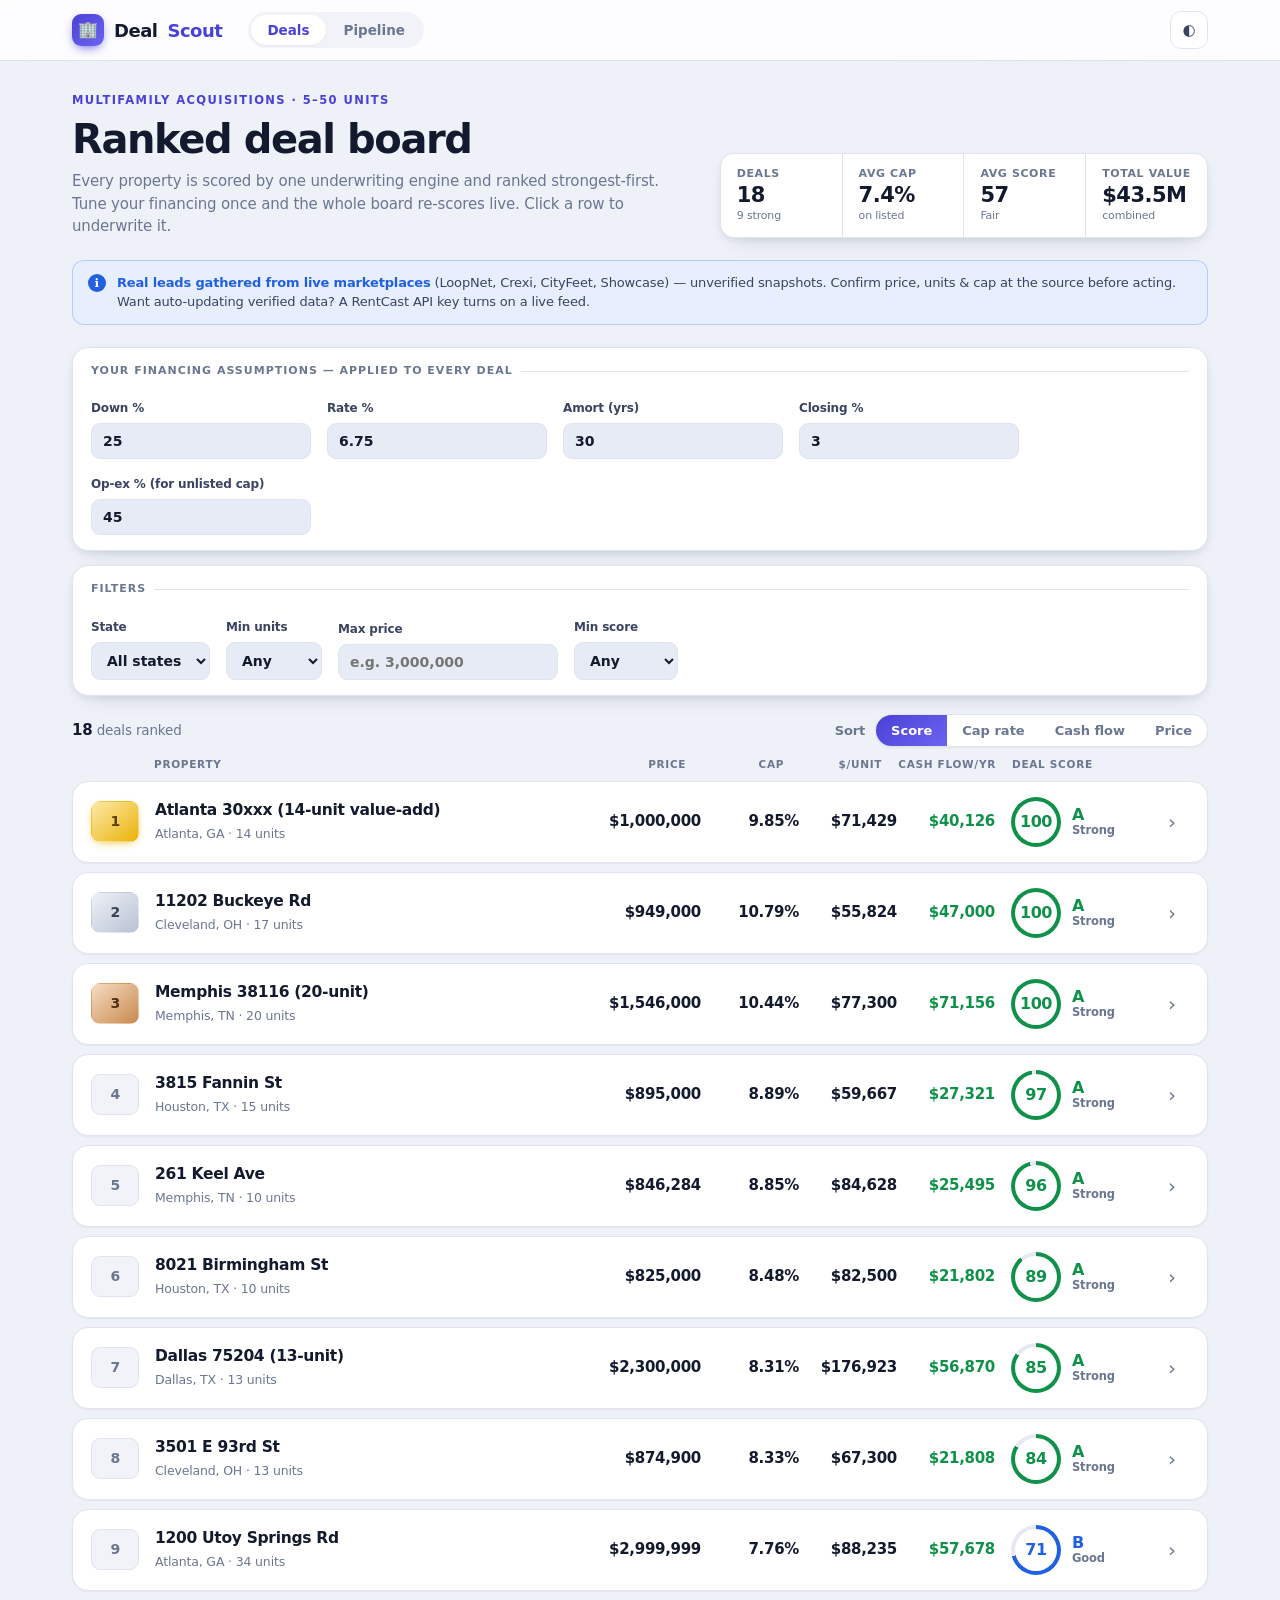
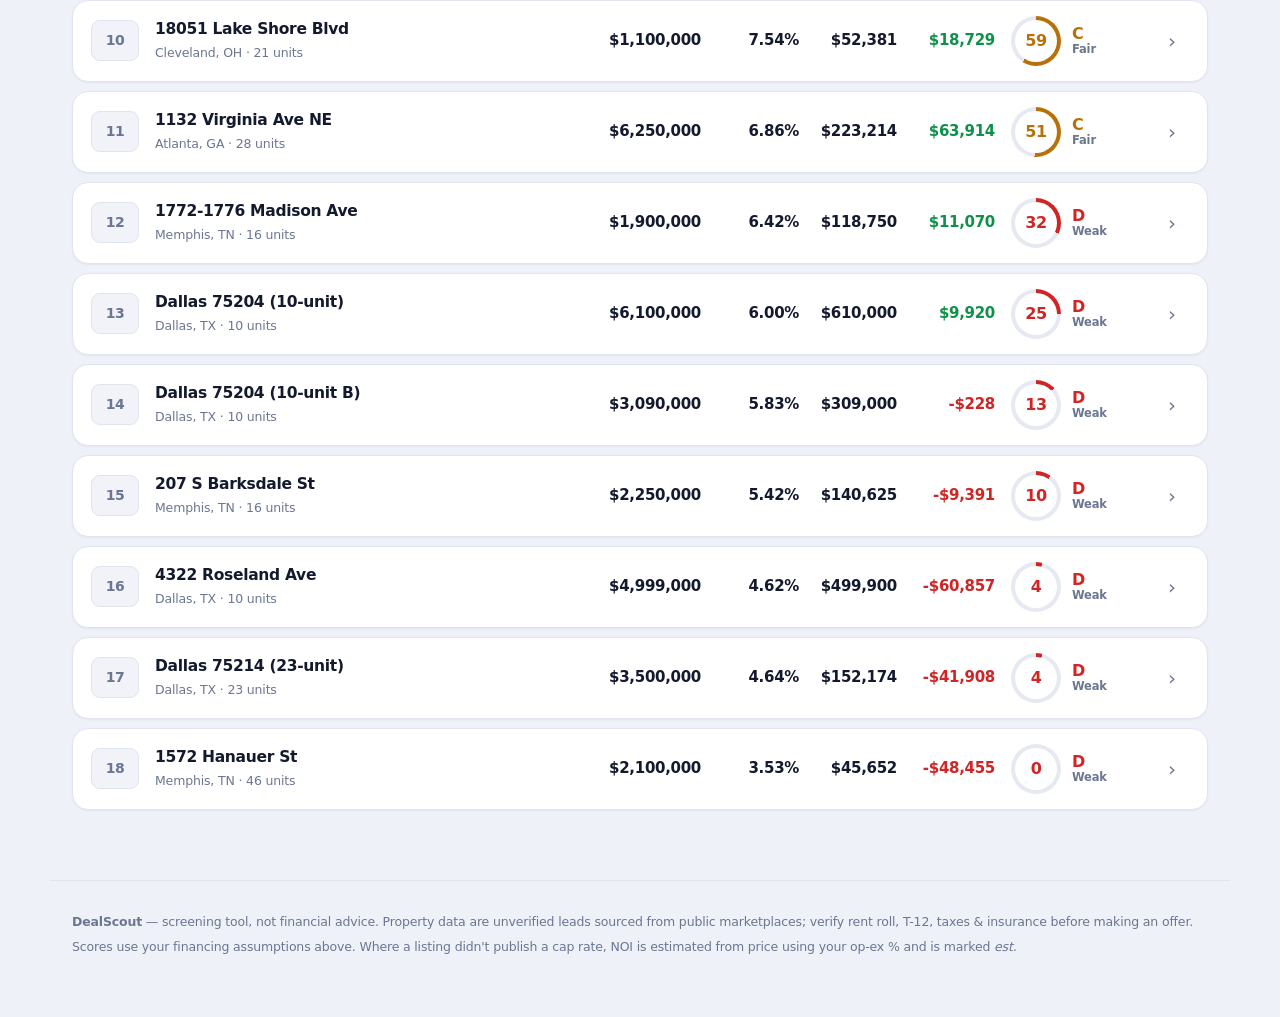
==== index.html @ 42d283c2 "Polish DealScout UI: KPI dashboard, radial scores, refined design - Add at-a-glance KPI strip (deals" ====
<!DOCTYPE html>
<html lang="en">
<head>
  <meta charset="UTF-8" />
  <meta name="viewport" content="width=device-width, initial-scale=1.0" />
  <title>DealScout — Ranked Multifamily Deals</title>
  <meta name="description" content="Browse scored & ranked 5/10/20+ unit multifamily properties in-app, underwrite each, and track your pipeline." />
  <link rel="stylesheet" href="styles.css" />
  <link rel="icon" href="data:image/svg+xml,%3Csvg xmlns='http://www.w3.org/2000/svg' viewBox='0 0 100 100'%3E%3Ctext y='.9em' font-size='90'%3E%F0%9F%8F%A2%3C/text%3E%3C/svg%3E" />
</head>
<body>
  <header class="top">
    <div class="top__in">
      <div class="logo"><span class="logo__m">🏢</span> Deal<b>Scout</b></div>
      <div class="top__tabs">
        <button class="tab is-active" data-view="deals">Deals</button>
        <button class="tab" data-view="pipeline">Pipeline</button>
      </div>
      <div class="top__sp"></div>
      <button class="icon-btn" id="themeBtn" title="Toggle light / dark">◐</button>
    </div>
  </header>

  <!-- ============ DEALS ============ -->
  <main class="wrap">
    <section class="view is-active" id="view-deals">
      <div class="hero">
        <div class="hero__l">
          <span class="eyebrow">Multifamily acquisitions · 5–50 units</span>
          <h1>Ranked deal board</h1>
          <p>Every property is scored by one underwriting engine and ranked strongest-first. Tune your financing once and the whole board re-scores live. Click a row to underwrite it.</p>
        </div>
        <div class="kpis" id="kpis"></div>
      </div>

      <div class="notice">
        <span class="notice__i">ℹ</span>
        <div><b>Real leads gathered from live marketplaces</b> (LoopNet, Crexi, CityFeet, Showcase) — unverified snapshots. Confirm price, units &amp; cap at the source before acting. Want auto-updating verified data? A RentCast API key turns on a live feed.</div>
      </div>

      <!-- Financing assumptions (re-scores everything) -->
      <div class="assume">
        <div class="assume__row">
          <div class="assume__title">Your financing assumptions — applied to every deal</div>
          <div class="ctrl"><label for="gDown">Down %</label><input id="gDown" inputmode="decimal" value="25" /></div>
          <div class="ctrl"><label for="gRate">Rate %</label><input id="gRate" inputmode="decimal" value="6.75" /></div>
          <div class="ctrl"><label for="gAmort">Amort (yrs)</label><input id="gAmort" inputmode="numeric" value="30" /></div>
          <div class="ctrl"><label for="gClosing">Closing %</label><input id="gClosing" inputmode="decimal" value="3" /></div>
          <div class="ctrl"><label for="gExp">Op-ex % (for unlisted cap)</label><input id="gExp" inputmode="decimal" value="45" /></div>
        </div>
      </div>

      <!-- Filters -->
      <div class="assume">
        <div class="assume__row">
          <div class="assume__title">Filters</div>
          <div class="ctrl"><label for="fState">State</label><select id="fState"></select></div>
          <div class="ctrl"><label for="fUnits">Min units</label>
            <select id="fUnits">
              <option value="0">Any</option><option value="5">5+</option>
              <option value="10">10+</option><option value="20">20+</option><option value="40">40+</option>
            </select>
          </div>
          <div class="ctrl"><label for="fMax">Max price</label><input id="fMax" inputmode="numeric" placeholder="e.g. 3,000,000" /></div>
          <div class="ctrl"><label for="fMinScore">Min score</label>
            <select id="fMinScore">
              <option value="0">Any</option><option value="50">50+ (C)</option>
              <option value="65">65+ (B)</option><option value="80">80+ (A)</option>
            </select>
          </div>
        </div>
      </div>

      <div class="toolbar">
        <div class="count" id="count"></div>
        <span style="font-size:13px;color:var(--muted);font-weight:600">Sort</span>
        <div class="seg" id="sortSeg">
          <button data-sort="score" class="is-active">Score</button>
          <button data-sort="cap">Cap rate</button>
          <button data-sort="cf">Cash flow</button>
          <button data-sort="price">Price</button>
        </div>
      </div>

      <div class="list-head">
        <span></span>
        <span>Property</span>
        <span class="lh-r">Price</span>
        <span class="lh-r">Cap</span>
        <span class="lh-r">$/unit</span>
        <span class="lh-r">Cash flow/yr</span>
        <span>Deal score</span>
        <span></span>
      </div>
      <div class="list" id="list"></div>
    </section>

    <!-- ============ PIPELINE ============ -->
    <section class="view" id="view-pipeline">
      <div class="pagehead">
        <h1>Deal pipeline</h1>
        <p>Deals you've saved, tracked prospect → close. Drag cards between stages. Saved in your browser.</p>
      </div>
      <div class="stats" id="pipeStats"></div>
      <div class="board" id="board"></div>
      <div class="pipe-tools">
        <button class="btn btn--ghost btn--sm" id="exportBtn">⭳ Export JSON</button>
        <label class="btn btn--ghost btn--sm" for="importFile">⭱ Import JSON</label>
        <input type="file" id="importFile" accept="application/json" hidden />
        <button class="btn btn--ghost btn--sm btn--danger" id="clearBtn">Clear all</button>
      </div>
    </section>
  </main>

  <footer class="foot">
    <p><b>DealScout</b> — screening tool, not financial advice. Property data are unverified leads sourced from public marketplaces; verify rent roll, T-12, taxes & insurance before making an offer.</p>
    <p>Scores use your financing assumptions above. Where a listing didn't publish a cap rate, NOI is estimated from price using your op-ex % and is marked <i>est.</i></p>
  </footer>

  <div class="toast" id="toast" hidden></div>
  <script src="app.js"></script>
</body>
</html>
---- styles.css ----
/* ============================================================
   DealScout — in-app ranked multifamily deal board
   Professional edition. Theme-aware (light default + dark).
   Indigo brand; semantic score colors kept separate.
   ============================================================ */
:root {
  --bg:        #eef1f8;
  --bg-tint:   #e7ebf5;
  --surface:   #ffffff;
  --surface-2: #f1f3f9;
  --line:      #e0e4ef;
  --line-2:    #eaedf5;
  --text:      #141a2e;
  --text-2:    #3a4360;
  --muted:     #6b7691;
  --brand:     #4a41d6;
  --brand-2:   #6d63f0;
  --brand-ink: #ffffff;
  --brand-soft:#edecfd;
  --good:      #10914a; --good-bg:#e6f6ec;
  --warn:      #b8710a; --warn-bg:#fbf1e0;
  --bad:       #d02525; --bad-bg:#fceaea;
  --info:      #2160e0; --info-bg:#e7eefe;
  --gold-1:#fde9a8; --gold-2:#eab308; --gold-ink:#5c4106;
  --slv-1:#eef1f7; --slv-2:#b9c1d4; --slv-ink:#3a4150;
  --brz-1:#f6dcc2; --brz-2:#c98a4e; --brz-ink:#4d2f14;
  --shadow-1: 0 1px 2px rgba(20,26,46,.05);
  --shadow-2: 0 2px 6px rgba(20,26,46,.06), 0 10px 24px -14px rgba(20,26,46,.22);
  --shadow-3: 0 12px 34px -16px rgba(20,26,46,.35);
  --track: #e6e9f2;
  --radius:   16px;
  --radius-sm:11px;
  --font: "Inter var", ui-sans-serif, system-ui, -apple-system, "Segoe UI", Roboto, Helvetica, Arial, sans-serif;
}
@media (prefers-color-scheme: dark) {
  :root {
    --bg:#080b16; --bg-tint:#0b0f1d; --surface:#121828; --surface-2:#182136; --line:#26304a; --line-2:#1e2740;
    --text:#f0f3fb; --text-2:#c2cbe0; --muted:#8b98b8; --brand:#7a72ff; --brand-2:#948dff; --brand-soft:rgba(122,114,255,.14);
    --good:#3ddc8c; --good-bg:rgba(61,220,140,.13); --warn:#fbbf24; --warn-bg:rgba(251,191,36,.13);
    --bad:#fb7185; --bad-bg:rgba(251,113,133,.13); --info:#5fa2ff; --info-bg:rgba(95,162,255,.13);
    --gold-1:#c79a2b; --gold-2:#8a6a12; --gold-ink:#fff4d6;
    --slv-1:#8a93aa; --slv-2:#586178; --slv-ink:#f2f5fb;
    --brz-1:#a8703f; --brz-2:#6e4522; --brz-ink:#ffe9d4;
    --track:#242e46;
    --shadow-1:0 1px 2px rgba(0,0,0,.4);
    --shadow-2:0 2px 8px rgba(0,0,0,.4), 0 14px 32px -16px rgba(0,0,0,.7);
    --shadow-3:0 18px 40px -18px rgba(0,0,0,.8);
  }
}
:root[data-theme="light"] {
  --bg:#eef1f8; --bg-tint:#e7ebf5; --surface:#fff; --surface-2:#f1f3f9; --line:#e0e4ef; --line-2:#eaedf5;
  --text:#141a2e; --text-2:#3a4360; --muted:#6b7691; --brand:#4a41d6; --brand-2:#6d63f0; --brand-soft:#edecfd;
  --good:#10914a; --good-bg:#e6f6ec; --warn:#b8710a; --warn-bg:#fbf1e0; --bad:#d02525; --bad-bg:#fceaea; --info:#2160e0; --info-bg:#e7eefe;
  --gold-1:#fde9a8; --gold-2:#eab308; --gold-ink:#5c4106; --slv-1:#eef1f7; --slv-2:#b9c1d4; --slv-ink:#3a4150; --brz-1:#f6dcc2; --brz-2:#c98a4e; --brz-ink:#4d2f14;
  --track:#e6e9f2;
  --shadow-1:0 1px 2px rgba(20,26,46,.05); --shadow-2:0 2px 6px rgba(20,26,46,.06), 0 10px 24px -14px rgba(20,26,46,.22); --shadow-3:0 12px 34px -16px rgba(20,26,46,.35);
}
:root[data-theme="dark"] {
  --bg:#080b16; --bg-tint:#0b0f1d; --surface:#121828; --surface-2:#182136; --line:#26304a; --line-2:#1e2740;
  --text:#f0f3fb; --text-2:#c2cbe0; --muted:#8b98b8; --brand:#7a72ff; --brand-2:#948dff; --brand-soft:rgba(122,114,255,.14);
  --good:#3ddc8c; --good-bg:rgba(61,220,140,.13); --warn:#fbbf24; --warn-bg:rgba(251,191,36,.13); --bad:#fb7185; --bad-bg:rgba(251,113,133,.13); --info:#5fa2ff; --info-bg:rgba(95,162,255,.13);
  --gold-1:#c79a2b; --gold-2:#8a6a12; --gold-ink:#fff4d6; --slv-1:#8a93aa; --slv-2:#586178; --slv-ink:#f2f5fb; --brz-1:#a8703f; --brz-2:#6e4522; --brz-ink:#ffe9d4;
  --track:#242e46;
  --shadow-1:0 1px 2px rgba(0,0,0,.4); --shadow-2:0 2px 8px rgba(0,0,0,.4), 0 14px 32px -16px rgba(0,0,0,.7); --shadow-3:0 18px 40px -18px rgba(0,0,0,.8);
}

* { box-sizing: border-box; margin: 0; padding: 0; }
html { scroll-behavior: smooth; }
body {
  font-family: var(--font);
  background:
    radial-gradient(900px 480px at 100% -5%, var(--brand-soft), transparent 60%),
    var(--bg);
  color: var(--text); line-height: 1.5; -webkit-font-smoothing: antialiased;
  letter-spacing: -0.01em;
}
button { font-family: inherit; cursor: pointer; }
a { color: inherit; text-decoration: none; }
.tnum { font-variant-numeric: tabular-nums; }
:focus-visible { outline: 2px solid var(--brand); outline-offset: 2px; border-radius: 4px; }

/* ---------- Header ---------- */
.top { position: sticky; top: 0; z-index: 40; background: color-mix(in srgb, var(--surface) 86%, transparent);
  backdrop-filter: saturate(1.6) blur(12px); border-bottom: 1px solid var(--line); }
.top__in { max-width: 1180px; margin: 0 auto; padding: 11px 22px; display: flex; align-items: center; gap: 18px; }
.logo { display: flex; align-items: center; gap: 10px; font-weight: 800; font-size: 18px; letter-spacing: -.5px; }
.logo__m { display: grid; place-items: center; width: 32px; height: 32px; border-radius: 9px;
  background: linear-gradient(140deg, var(--brand), var(--brand-2)); color: #fff; font-size: 16px; box-shadow: 0 4px 12px -4px var(--brand); }
.logo b { color: var(--brand); }
.top__tabs { display: flex; gap: 2px; margin-left: 8px; padding: 3px; background: var(--surface-2); border-radius: 999px; }
.tab { border: 0; background: transparent; color: var(--muted); font-weight: 600; font-size: 13.5px; padding: 7px 16px; border-radius: 999px; transition: color .15s, background .15s; }
.tab:hover { color: var(--text); }
.tab.is-active { color: var(--brand); background: var(--surface); box-shadow: var(--shadow-1); }
.top__sp { flex: 1; }
.icon-btn { border: 1px solid var(--line); background: var(--surface); color: var(--text-2); width: 38px; height: 38px; border-radius: 11px; font-size: 15px; display: grid; place-items: center; transition: border-color .15s, color .15s, transform .1s; }
.icon-btn:hover { border-color: var(--brand); color: var(--brand); }
.icon-btn:active { transform: scale(.94); }

/* ---------- Layout ---------- */
.wrap { max-width: 1180px; margin: 0 auto; padding: 26px 22px 70px; }
.view { display: none; animation: fade .3s ease; }
.view.is-active { display: block; }
@keyframes fade { from { opacity: 0; transform: translateY(6px); } to { opacity: 1; transform: none; } }

/* ---------- Hero ---------- */
.hero { display: grid; grid-template-columns: 1fr auto; gap: 28px; align-items: end; margin-bottom: 22px; }
.eyebrow { display: inline-block; font-size: 11.5px; font-weight: 700; text-transform: uppercase; letter-spacing: 1.4px; color: var(--brand); margin-bottom: 10px; }
.hero h1 { font-size: clamp(28px, 4vw, 40px); line-height: 1.03; letter-spacing: -1.4px; font-weight: 800; text-wrap: balance; }
.hero__l p { color: var(--muted); margin-top: 10px; font-size: 15px; max-width: 620px; }

.kpis { display: grid; grid-template-columns: repeat(4, minmax(90px, 1fr)); gap: 1px; background: var(--line); border: 1px solid var(--line); border-radius: 14px; overflow: hidden; box-shadow: var(--shadow-2); }
.kpi { background: var(--surface); padding: 12px 16px; display: flex; flex-direction: column; gap: 1px; min-width: 96px; }
.kpi__k { font-size: 11px; font-weight: 600; text-transform: uppercase; letter-spacing: .6px; color: var(--muted); }
.kpi__v { font-size: 21px; font-weight: 800; letter-spacing: -.5px; line-height: 1.15; }
.kpi__s { font-size: 11px; color: var(--muted); }

/* ---------- Notice ---------- */
.notice { display: flex; gap: 11px; align-items: flex-start; background: var(--info-bg);
  border: 1px solid color-mix(in srgb, var(--info) 24%, transparent); color: var(--text-2);
  border-radius: 12px; padding: 12px 15px; font-size: 13px; margin: 18px 0 22px; }
.notice__i { display: grid; place-items: center; width: 18px; height: 18px; flex-shrink: 0; border-radius: 50%; background: var(--info); color: #fff; font-size: 12px; font-weight: 700; margin-top: 1px; }
.notice b { color: var(--info); }

/* ---------- Control panel ---------- */
.assume { background: var(--surface); border: 1px solid var(--line); border-radius: var(--radius); padding: 15px 18px; box-shadow: var(--shadow-2); margin-bottom: 14px; }
.assume__row { display: flex; flex-wrap: wrap; align-items: end; gap: 16px; }
.assume__title { font-size: 11px; font-weight: 700; text-transform: uppercase; letter-spacing: 1px; color: var(--muted); width: 100%; margin-bottom: 4px; display: flex; align-items: center; gap: 8px; }
.assume__title::after { content: ""; flex: 1; height: 1px; background: var(--line); }
.ctrl { display: flex; flex-direction: column; gap: 6px; }
.ctrl label { font-size: 12px; font-weight: 600; color: var(--text-2); }
.ctrl input, .ctrl select { font-family: inherit; font-size: 14px; font-weight: 600; color: var(--text); background: var(--bg-tint); border: 1px solid var(--line); border-radius: 9px; padding: 9px 11px; min-width: 96px; transition: border-color .15s, box-shadow .15s, background .15s; }
.ctrl input:hover, .ctrl select:hover { border-color: color-mix(in srgb, var(--brand) 40%, var(--line)); }
.ctrl input:focus, .ctrl select:focus { outline: none; background: var(--surface); border-color: var(--brand); box-shadow: 0 0 0 3px color-mix(in srgb, var(--brand) 18%, transparent); }

/* ---------- Toolbar ---------- */
.toolbar { display: flex; flex-wrap: wrap; align-items: center; gap: 10px; margin: 18px 0 10px; }
.toolbar .count { font-size: 13.5px; color: var(--muted); margin-right: auto; font-weight: 500; }
.toolbar .count b { color: var(--text); font-weight: 800; font-size: 15px; }
.seg { display: flex; border: 1px solid var(--line); border-radius: 999px; overflow: hidden; background: var(--surface); box-shadow: var(--shadow-1); }
.seg button { border: 0; background: transparent; color: var(--muted); font-weight: 600; font-size: 13px; padding: 8px 15px; transition: color .15s; }
.seg button:hover { color: var(--text); }
.seg button.is-active { background: linear-gradient(140deg, var(--brand), var(--brand-2)); color: var(--brand-ink); }

/* ---------- List header ---------- */
.list-head { display: grid; grid-template-columns: 48px 1fr repeat(4, minmax(82px, auto)) 128px 34px; gap: 16px; padding: 0 18px 8px; align-items: center; }
.list-head span { font-size: 10.5px; font-weight: 700; text-transform: uppercase; letter-spacing: .7px; color: var(--muted); }
.list-head .lh-r { text-align: right; }

/* ---------- Property list ---------- */
.list { display: flex; flex-direction: column; gap: 9px; }
.prop { background: var(--surface); border: 1px solid var(--line); border-radius: var(--radius); box-shadow: var(--shadow-1); overflow: hidden; transition: box-shadow .18s, border-color .18s, transform .12s; }
.prop:hover { box-shadow: var(--shadow-2); border-color: color-mix(in srgb, var(--brand) 34%, var(--line)); }
.prop.open { box-shadow: var(--shadow-3); border-color: color-mix(in srgb, var(--brand) 45%, var(--line)); }
.g-a { --gc: var(--good); } .g-b { --gc: var(--info); } .g-c { --gc: var(--warn); } .g-d { --gc: var(--bad); }
.prop__row { display: grid; grid-template-columns: 48px 1fr repeat(4, minmax(82px, auto)) 128px 34px; align-items: center; gap: 16px; padding: 15px 18px; cursor: pointer; }

.rank { font-weight: 800; font-size: 14px; color: var(--muted); text-align: center; background: var(--surface-2); border: 1px solid var(--line); border-radius: 9px; padding: 9px 0; letter-spacing: -.5px; }
.rank.r1 { background: linear-gradient(140deg, var(--gold-1), var(--gold-2)); color: var(--gold-ink); border-color: transparent; box-shadow: 0 3px 10px -4px var(--gold-2); }
.rank.r2 { background: linear-gradient(140deg, var(--slv-1), var(--slv-2)); color: var(--slv-ink); border-color: transparent; }
.rank.r3 { background: linear-gradient(140deg, var(--brz-1), var(--brz-2)); color: var(--brz-ink); border-color: transparent; }

.prop__id .nm { font-weight: 700; font-size: 15.5px; letter-spacing: -.3px; }
.prop__id .loc { font-size: 12.5px; color: var(--muted); margin-top: 3px; }
.cell { display: flex; flex-direction: column; gap: 2px; align-items: flex-end; text-align: right; }
.cell.keep { }
.cell .k { display: none; font-size: 10.5px; color: var(--muted); text-transform: uppercase; letter-spacing: .4px; }
.cell .v { font-size: 15px; font-weight: 700; letter-spacing: -.3px; }
.cell .v.neg { color: var(--bad); } .cell .v.pos { color: var(--good); }

.score { display: flex; align-items: center; gap: 11px; }
.gauge { position: relative; width: 50px; height: 50px; border-radius: 50%; display: grid; place-items: center;
  background: conic-gradient(var(--gc) calc(var(--p) * 3.6deg), var(--track) 0); flex-shrink: 0; }
.gauge::after { content: ""; position: absolute; inset: 4px; border-radius: 50%; background: var(--surface); }
.gauge span { position: relative; z-index: 1; font-weight: 800; font-size: 16px; color: var(--gc); letter-spacing: -.5px; }
.score__meta { display: flex; flex-direction: column; line-height: 1.15; }
.score__grade { font-weight: 800; font-size: 16px; color: var(--gc); }
.score__sub { font-size: 11.5px; color: var(--muted); font-weight: 600; }
.chev { color: var(--muted); font-size: 20px; text-align: center; transition: transform .22s ease, color .15s; }
.prop:hover .chev { color: var(--brand); }
.prop.open .chev { transform: rotate(90deg); color: var(--brand); }

/* Expanded detail */
.prop__detail { display: none; border-top: 1px solid var(--line); padding: 18px; background: linear-gradient(180deg, var(--surface-2), var(--surface)); }
.prop.open .prop__detail { display: block; animation: slidein .28s ease; }
@keyframes slidein { from { opacity: 0; transform: translateY(-6px); } to { opacity: 1; transform: none; } }
.detail__grid { display: grid; grid-template-columns: 1fr 1fr; gap: 16px; }
.dcard { background: var(--surface); border: 1px solid var(--line); border-radius: 12px; padding: 15px 17px; box-shadow: var(--shadow-1); }
.dcard h4 { font-size: 13px; margin-bottom: 12px; display: flex; align-items: center; gap: 8px; letter-spacing: -.2px; }
.kv { width: 100%; border-collapse: collapse; font-size: 13.5px; }
.kv td { padding: 7px 0; border-bottom: 1px solid var(--line-2); }
.kv td:first-child { color: var(--muted); } .kv td:last-child { text-align: right; font-weight: 700; letter-spacing: -.2px; }
.kv tr:last-child td { border-bottom: 0; }
.kv .hl td { color: var(--text); } .kv .hl td:last-child { color: var(--good); font-weight: 800; } .kv .hl td:last-child.neg { color: var(--bad); }
.detail__actions { display: flex; gap: 10px; margin-top: 15px; flex-wrap: wrap; }
.factors { display: flex; flex-wrap: wrap; gap: 7px; margin-top: 12px; }
.factor { font-size: 11.5px; font-weight: 700; padding: 4px 11px; border-radius: 999px; border: 1px solid var(--line); color: var(--muted); }
.factor.good { color: var(--good); border-color: color-mix(in srgb, var(--good) 34%, transparent); background: var(--good-bg); }
.factor.mid { color: var(--warn); border-color: color-mix(in srgb, var(--warn) 34%, transparent); background: var(--warn-bg); }
.factor.bad { color: var(--bad); border-color: color-mix(in srgb, var(--bad) 34%, transparent); background: var(--bad-bg); }

/* ---------- Buttons ---------- */
.btn { display: inline-flex; align-items: center; justify-content: center; gap: .5em; font-weight: 700; font-size: 14px; padding: 10px 17px; border-radius: 10px; border: 1px solid transparent; transition: filter .15s, border-color .15s, color .15s, transform .1s, box-shadow .15s; }
.btn:active { transform: translateY(1px); }
.btn--brand { background: linear-gradient(140deg, var(--brand), var(--brand-2)); color: var(--brand-ink); box-shadow: 0 6px 16px -8px var(--brand); }
.btn--brand:hover { filter: brightness(1.07); box-shadow: 0 8px 20px -8px var(--brand); }
.btn--ghost { background: var(--surface); border-color: var(--line); color: var(--text); }
.btn--ghost:hover { border-color: var(--brand); color: var(--brand); }
.btn--sm { padding: 8px 14px; font-size: 13px; }
.btn--danger:hover { border-color: var(--bad); color: var(--bad); }

/* ---------- Stats (pipeline) ---------- */
.stats { display: grid; grid-template-columns: repeat(4, 1fr); gap: 12px; margin-bottom: 20px; }
.stat { background: var(--surface); border: 1px solid var(--line); border-radius: var(--radius); padding: 16px 18px; box-shadow: var(--shadow-1); }
.stat span { font-size: 12px; color: var(--muted); font-weight: 600; } .stat strong { display: block; font-size: 25px; letter-spacing: -.6px; margin-top: 4px; font-weight: 800; }

/* ---------- Pipeline board ---------- */
.board { display: grid; grid-auto-flow: column; grid-auto-columns: minmax(232px, 1fr); gap: 14px; overflow-x: auto; padding-bottom: 10px; }
.col { background: var(--surface-2); border: 1px solid var(--line); border-radius: var(--radius); padding: 13px; min-height: 130px; transition: border-color .15s, background .15s; }
.col.over { border-color: var(--brand); background: color-mix(in srgb, var(--brand) 8%, var(--surface-2)); }
.col__h { display: flex; justify-content: space-between; align-items: center; margin-bottom: 12px; }
.col__t { font-size: 11.5px; font-weight: 700; text-transform: uppercase; letter-spacing: .6px; display: flex; align-items: center; gap: 8px; }
.dot { width: 8px; height: 8px; border-radius: 50%; }
.col__c { font-size: 12px; font-weight: 700; color: var(--muted); background: var(--surface); padding: 1px 9px; border-radius: 999px; }
.card2 { background: var(--surface); border: 1px solid var(--line); border-radius: 12px; padding: 12px; margin-bottom: 9px; cursor: grab; box-shadow: var(--shadow-1); transition: box-shadow .15s, border-color .15s, transform .1s; }
.card2:hover { box-shadow: var(--shadow-2); border-color: color-mix(in srgb, var(--brand) 30%, var(--line)); }
.card2:active { cursor: grabbing; }
.card2.drag { opacity: .45; transform: rotate(1.5deg); }
.card2 .nm { font-weight: 700; font-size: 13.5px; margin-bottom: 8px; letter-spacing: -.2px; }
.card2 .tags { display: flex; flex-wrap: wrap; gap: 5px; margin-bottom: 9px; }
.mini { font-size: 11px; font-weight: 700; padding: 2px 8px; border-radius: 999px; }
.mini.g-a { background: var(--good-bg); color: var(--good); } .mini.g-b { background: var(--info-bg); color: var(--info); }
.mini.g-c { background: var(--warn-bg); color: var(--warn); } .mini.g-d { background: var(--bad-bg); color: var(--bad); }
.mini.plain { background: var(--surface-2); color: var(--muted); }
.card2 .ft { display: flex; justify-content: space-between; align-items: center; }
.card2 .lk { font-size: 12px; font-weight: 700; color: var(--brand); }
.card2 .del { border: 0; background: transparent; color: var(--muted); font-size: 14px; border-radius: 6px; padding: 2px 5px; }
.card2 .del:hover { color: var(--bad); background: var(--bad-bg); }
.empty { font-size: 12px; color: var(--muted); text-align: center; padding: 18px 0; }
.pipe-tools { display: flex; gap: 10px; margin-top: 20px; flex-wrap: wrap; }

/* ---------- Footer ---------- */
.foot { max-width: 1180px; margin: 0 auto; padding: 32px 22px 60px; border-top: 1px solid var(--line); color: var(--muted); font-size: 12.5px; }
.foot p + p { margin-top: 7px; }

/* ---------- Toast ---------- */
.toast { position: fixed; bottom: 26px; left: 50%; transform: translateX(-50%) translateY(16px); background: linear-gradient(140deg, var(--brand), var(--brand-2)); color: var(--brand-ink); font-weight: 700; font-size: 14px; padding: 12px 22px; border-radius: 999px; box-shadow: var(--shadow-3); opacity: 0; transition: opacity .22s, transform .22s; z-index: 90; pointer-events: none; }
.toast.show { opacity: 1; transform: translateX(-50%) translateY(0); }

/* ---------- Responsive ---------- */
@media (max-width: 900px) {
  .hero { grid-template-columns: 1fr; align-items: start; gap: 18px; }
  .kpis { grid-template-columns: repeat(4, 1fr); width: 100%; }
}
@media (max-width: 780px) {
  .list-head { display: none; }
  .prop__row { grid-template-columns: 40px 1fr auto 30px; row-gap: 12px; }
  .prop__row .cell { display: none; align-items: flex-start; text-align: left; }
  .prop__row .cell.keep { display: flex; grid-column: 2; }
  .cell .k { display: block; }
  .detail__grid { grid-template-columns: 1fr; }
  .stats { grid-template-columns: repeat(2, 1fr); }
  .kpis { grid-template-columns: repeat(2, 1fr); }
}
@media (max-width: 520px) {
  .ctrl { flex: 1 1 42%; } .ctrl input, .ctrl select { min-width: 0; width: 100%; }
  .top__tabs { margin-left: 0; }
}
@media (prefers-reduced-motion: reduce) { *, *::before, *::after { animation: none !important; transition: none !important; } }
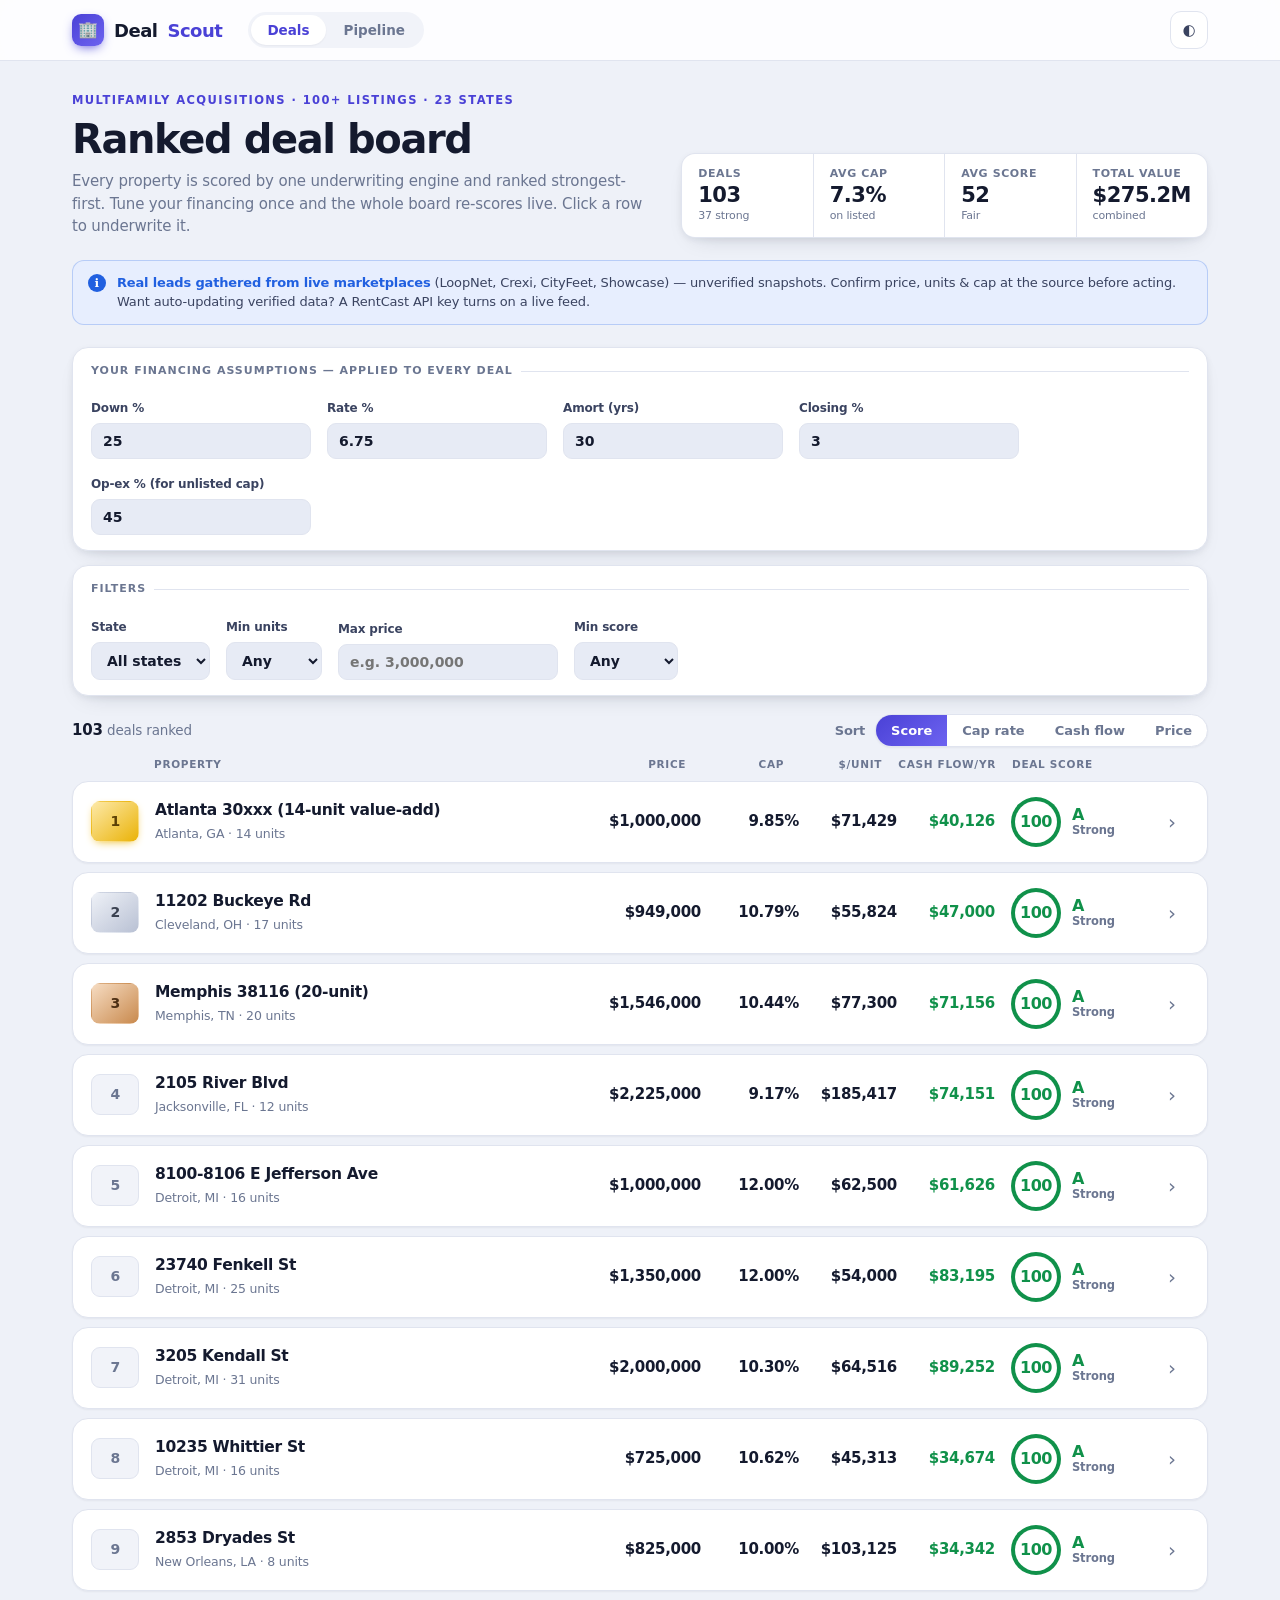
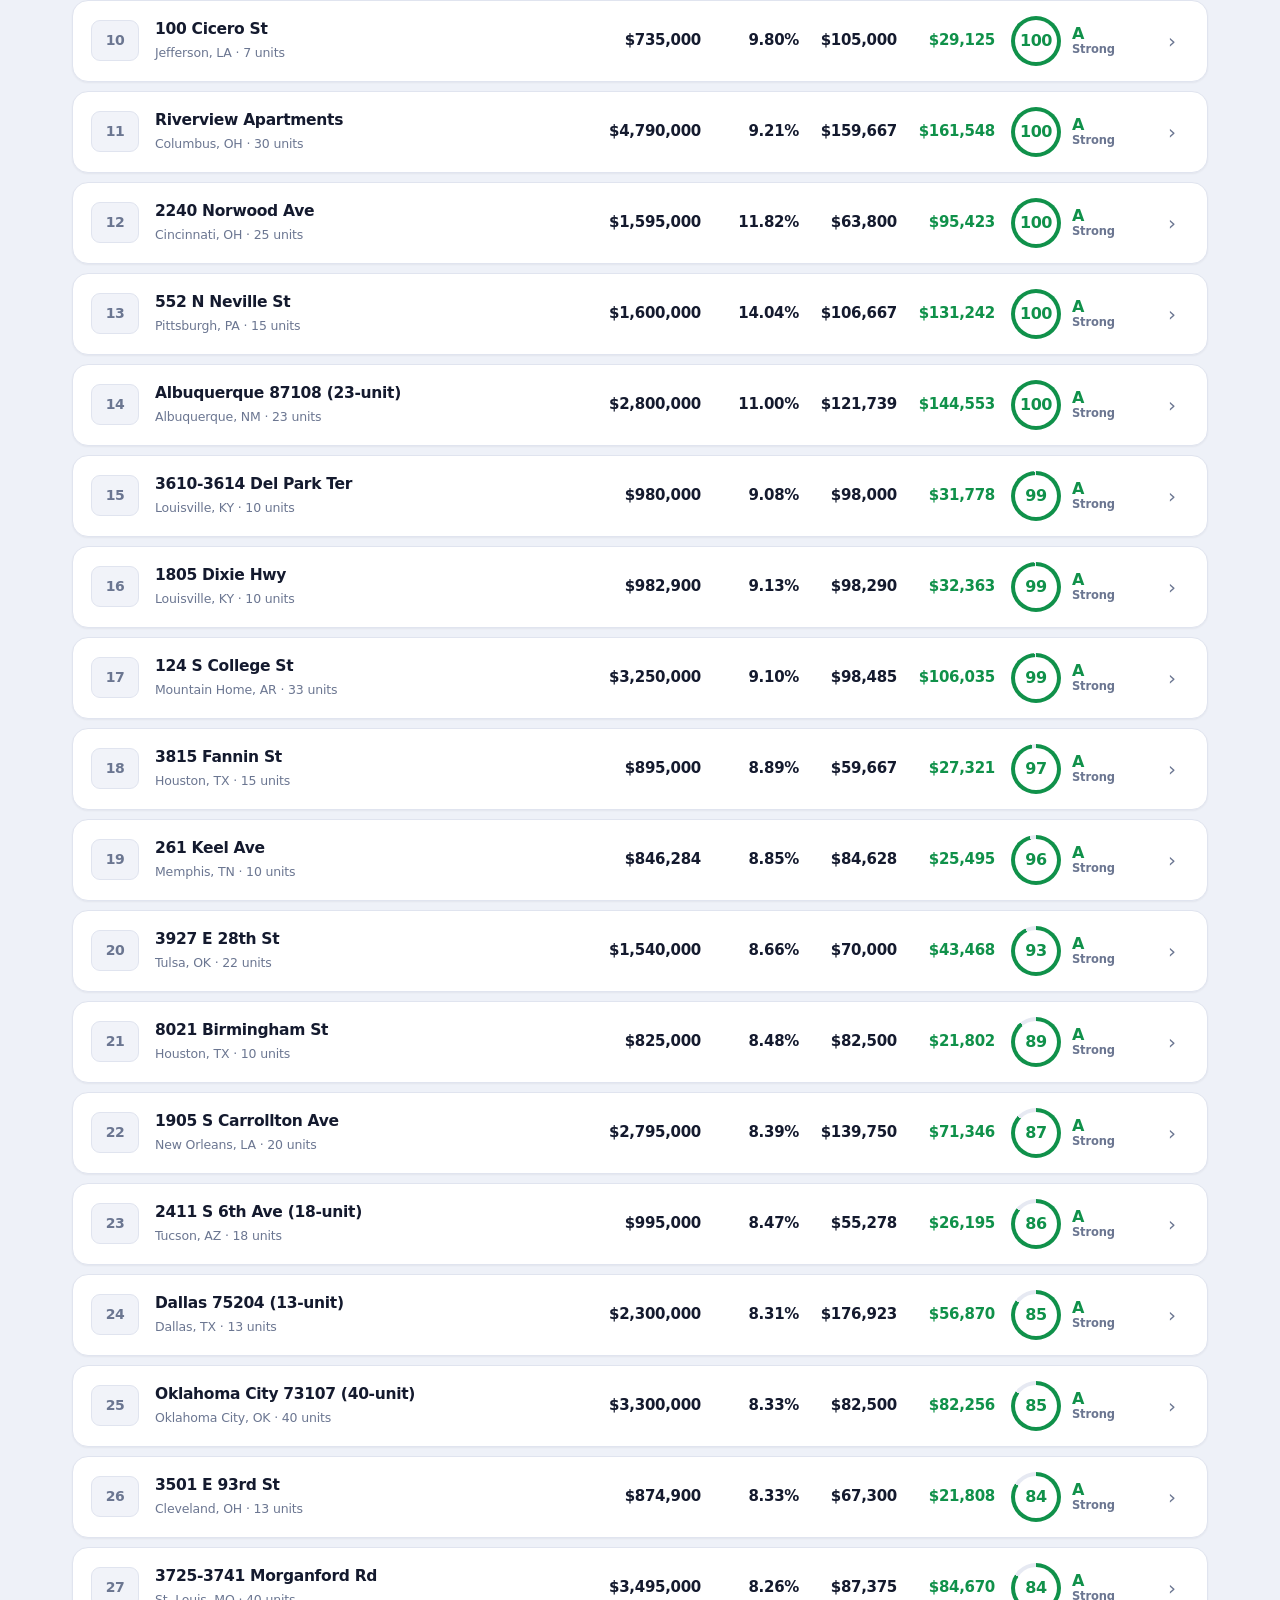
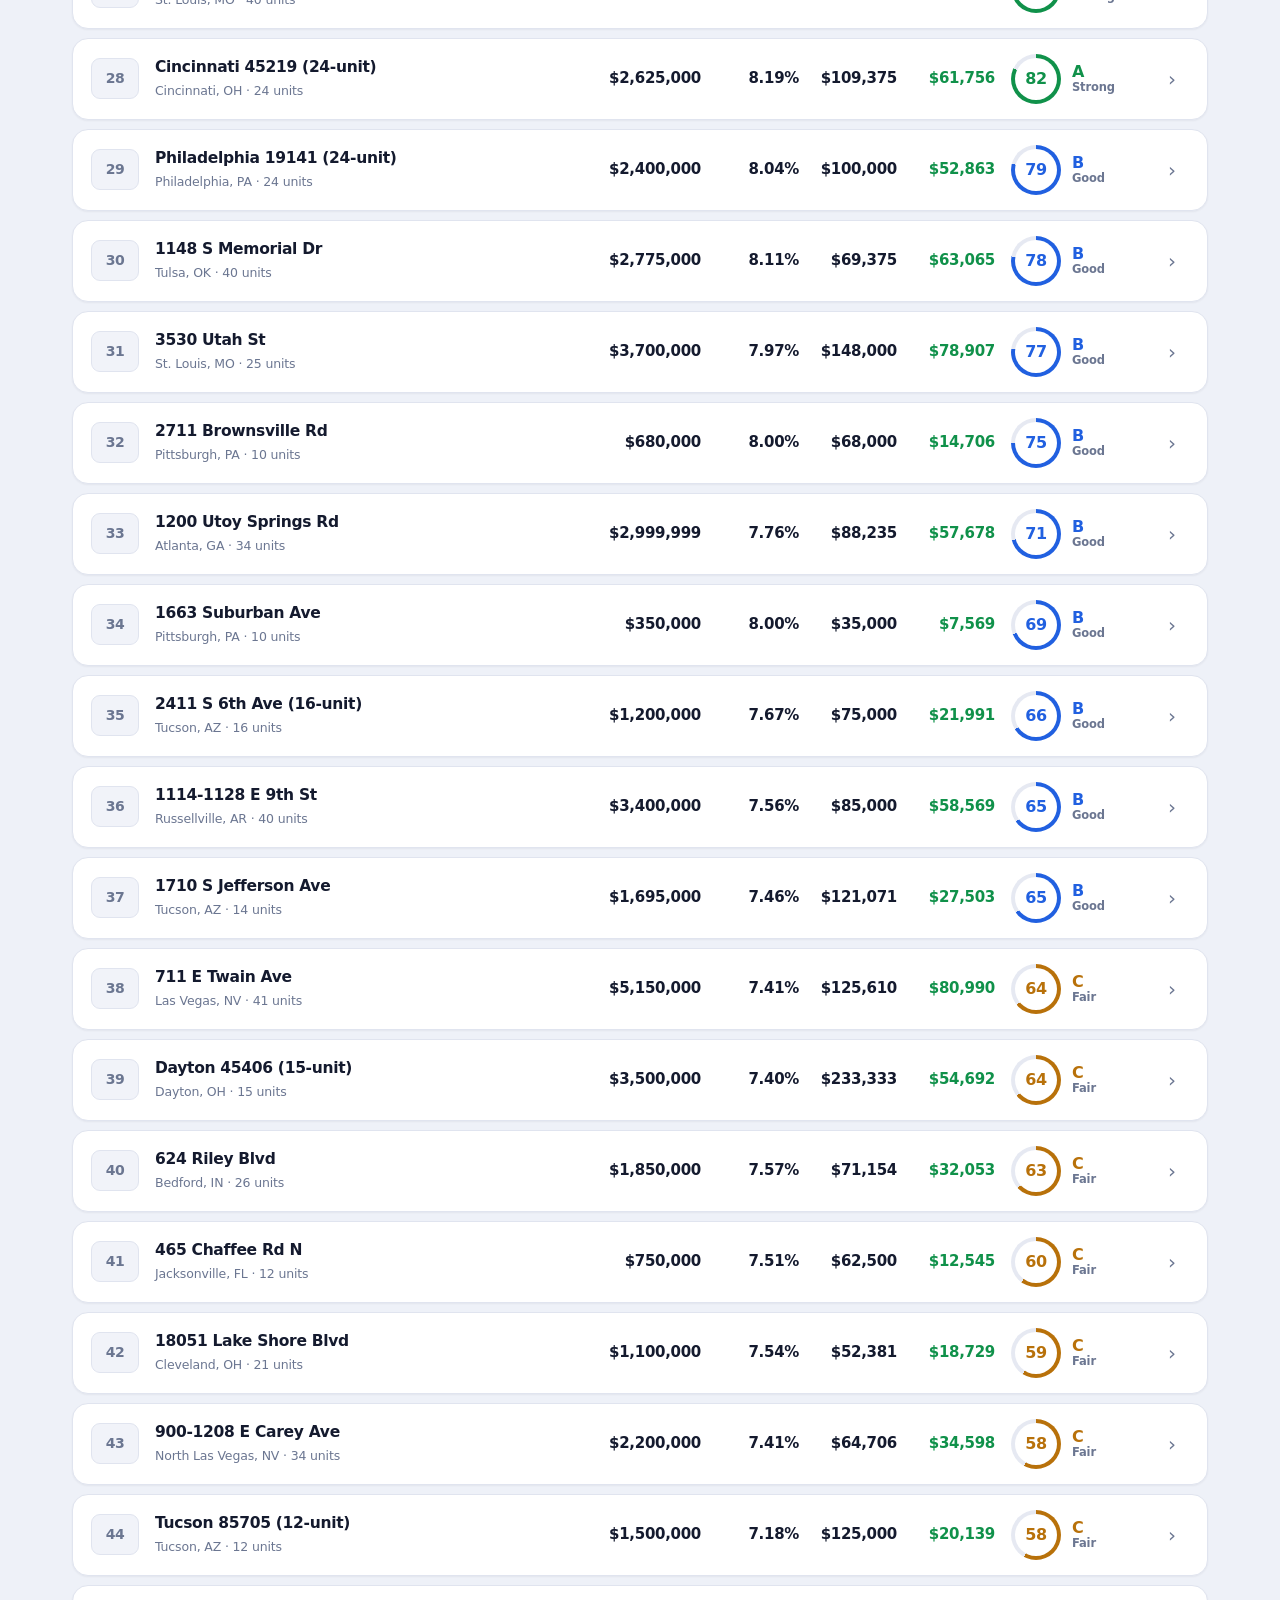
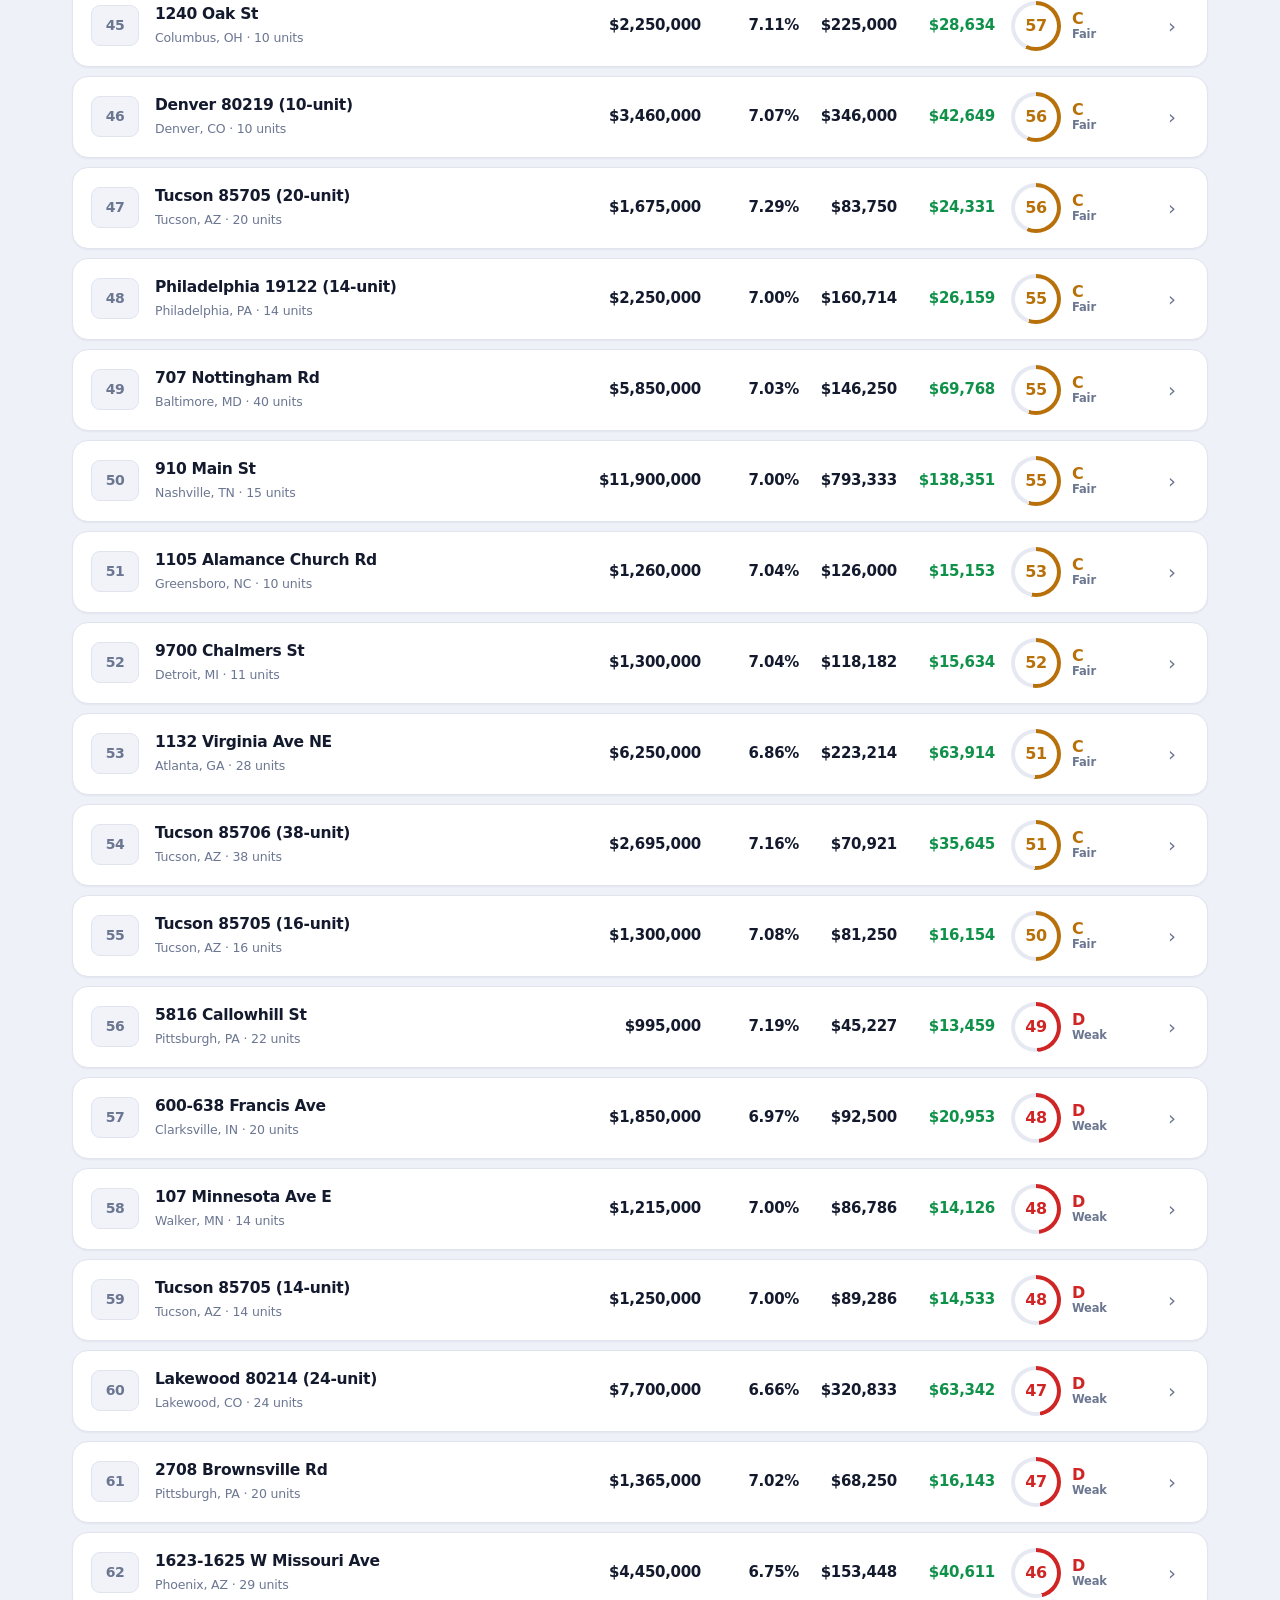
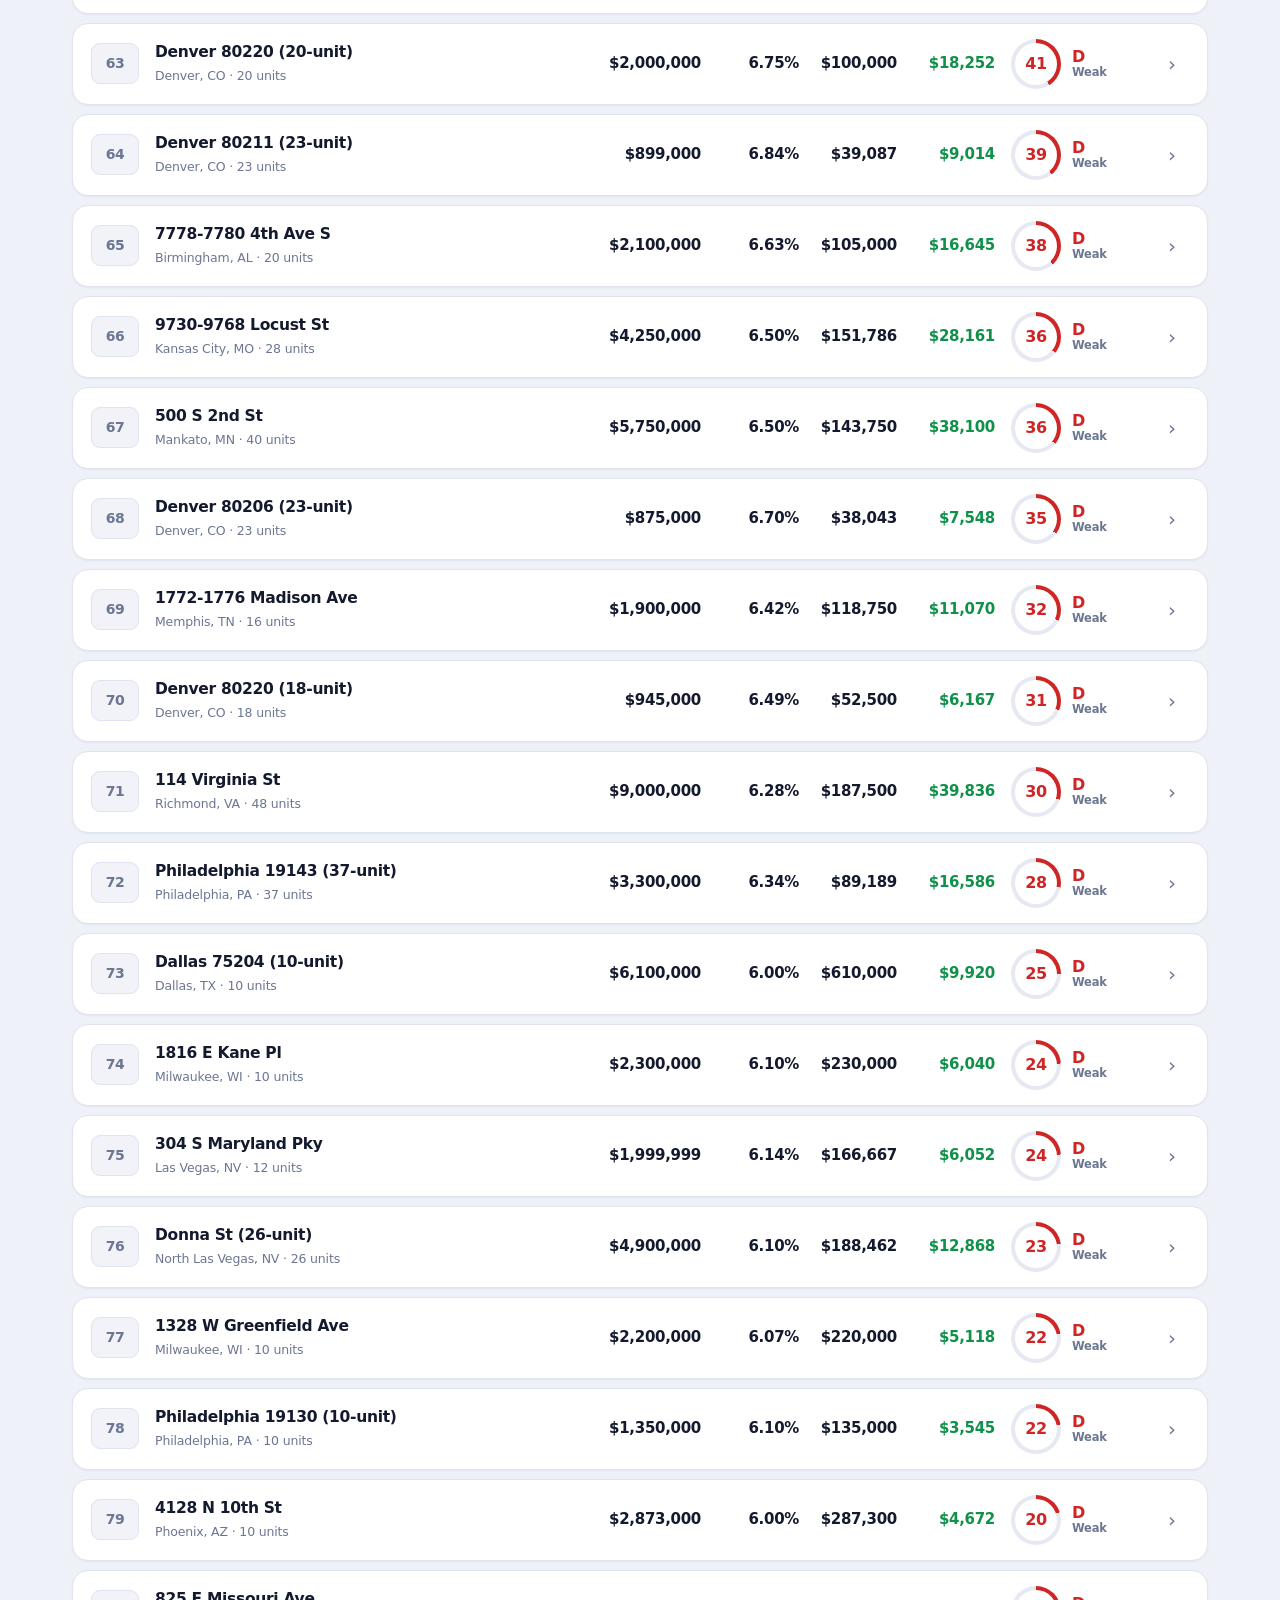
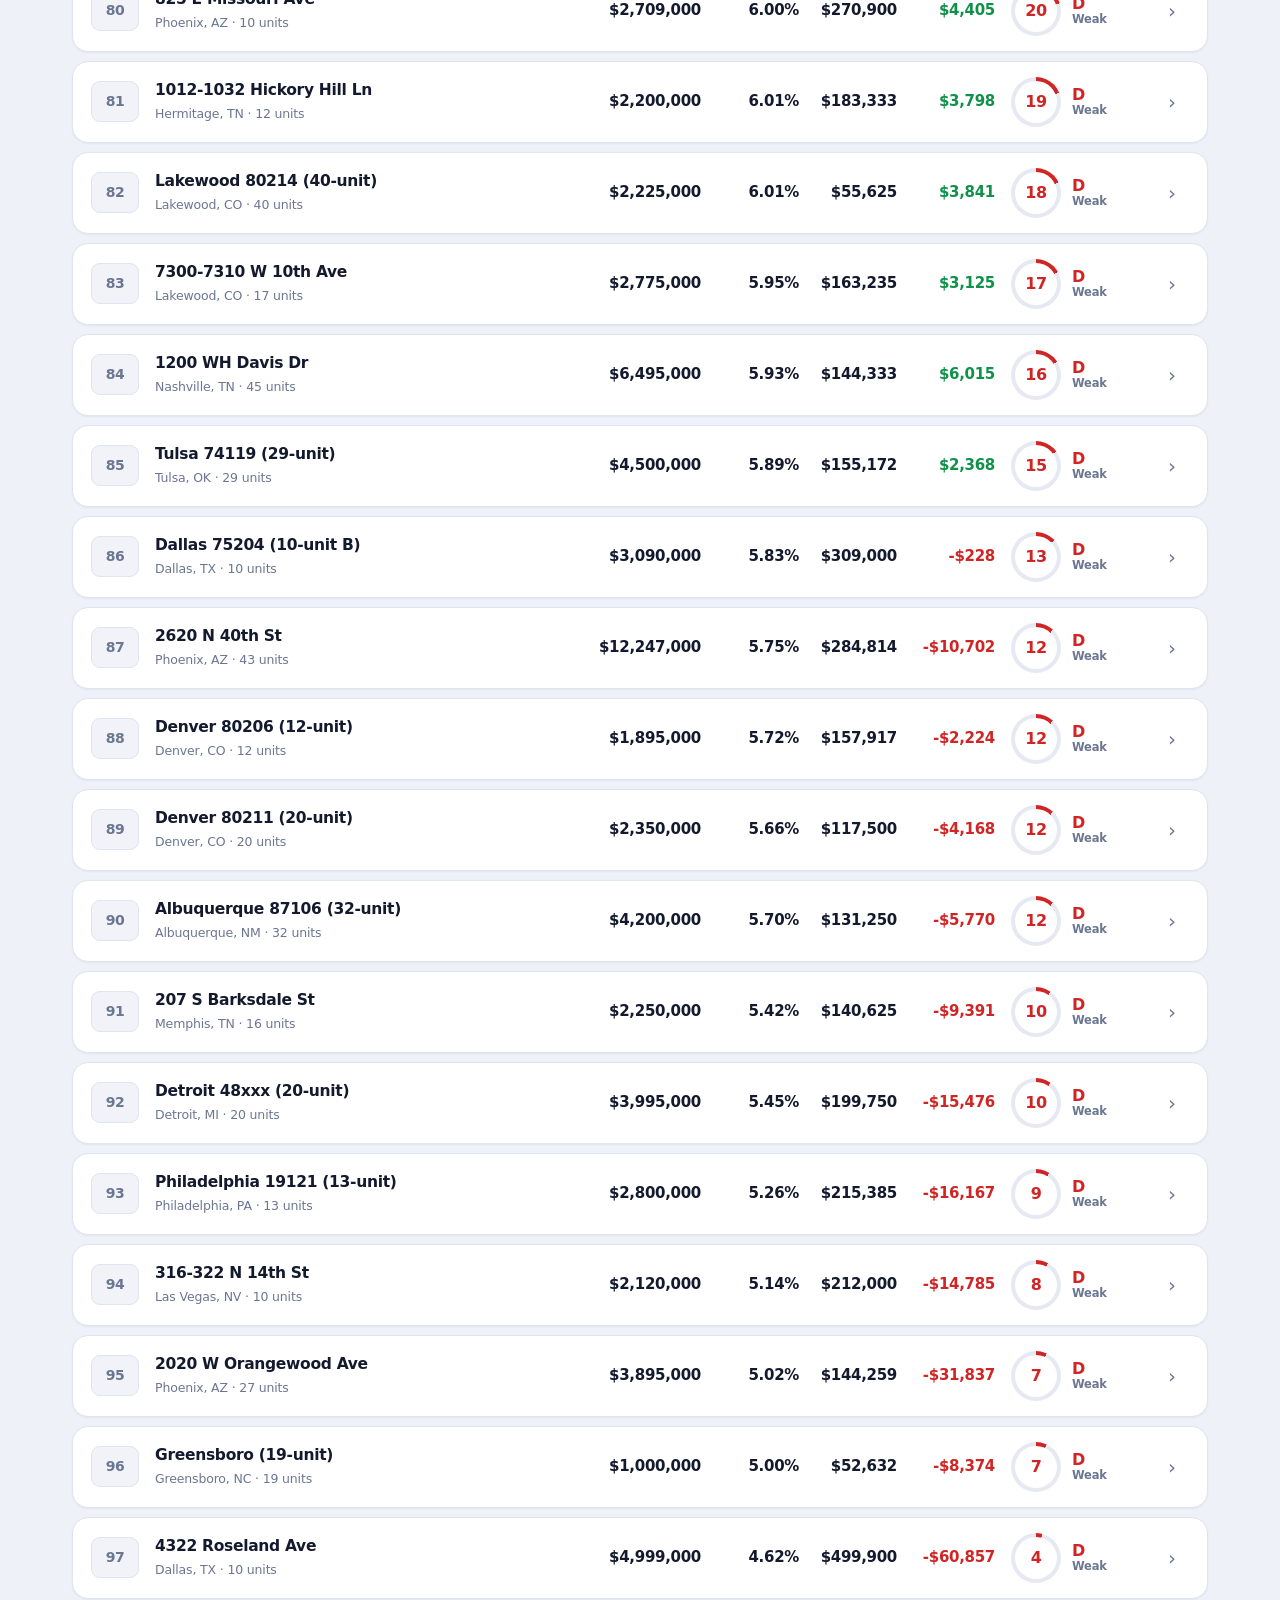
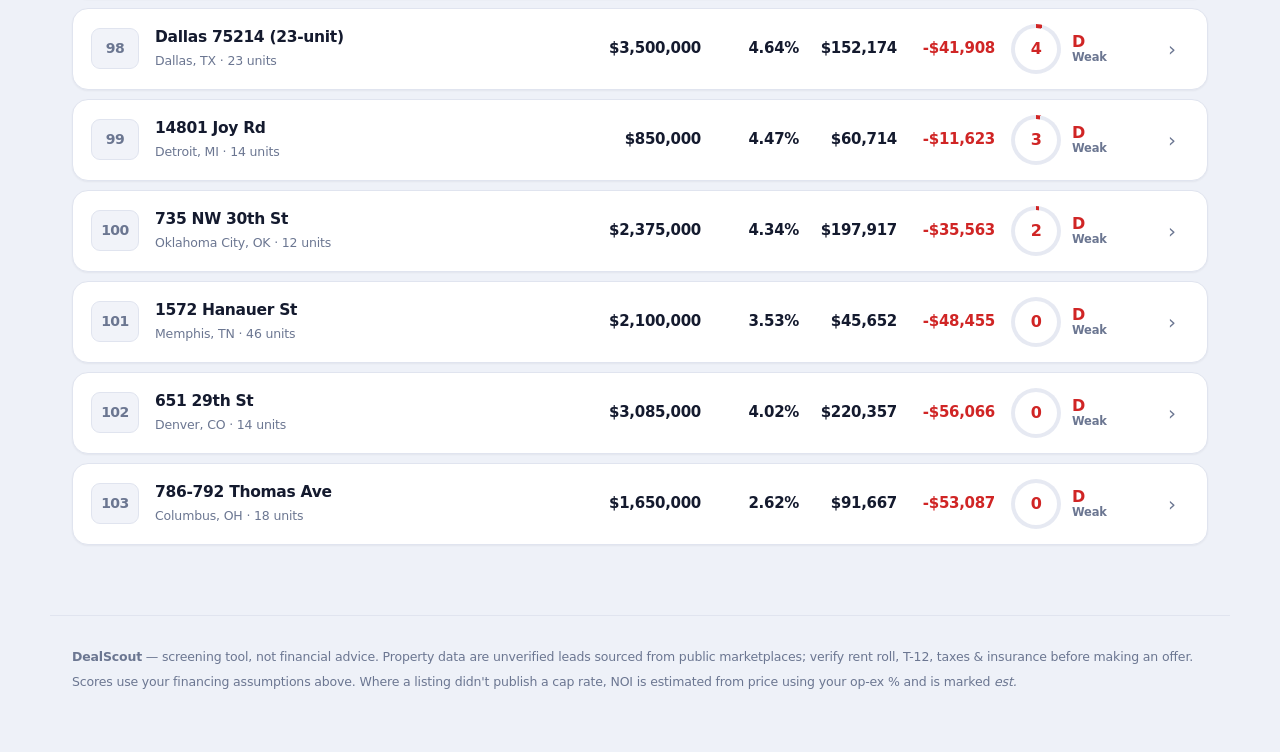
==== commit 2e205e71: "Expand deal board to 103 listings across 23 states Grows the dataset from 31 to 103 real leads, addi" ====
--- a/index.html
+++ b/index.html
@@ -26,7 +26,7 @@
     <section class="view is-active" id="view-deals">
       <div class="hero">
         <div class="hero__l">
-          <span class="eyebrow">Multifamily acquisitions · 5–50 units</span>
+          <span class="eyebrow">Multifamily acquisitions · 100+ listings · 23 states</span>
           <h1>Ranked deal board</h1>
           <p>Every property is scored by one underwriting engine and ranked strongest-first. Tune your financing once and the whole board re-scores live. Click a row to underwrite it.</p>
         </div>
--- a/styles.css
+++ b/styles.css
@@ -185,7 +185,18 @@
 @keyframes slidein { from { opacity: 0; transform: translateY(-6px); } to { opacity: 1; transform: none; } }
 .detail__grid { display: grid; grid-template-columns: 1fr 1fr; gap: 16px; }
 .dcard { background: var(--surface); border: 1px solid var(--line); border-radius: 12px; padding: 15px 17px; box-shadow: var(--shadow-1); }
+.dcard.wide { grid-column: 1 / -1; }
 .dcard h4 { font-size: 13px; margin-bottom: 12px; display: flex; align-items: center; gap: 8px; letter-spacing: -.2px; }
+.h4sub { font-weight: 500; color: var(--muted); font-size: 12px; }
+.snap { font-size: 14px; line-height: 1.65; color: var(--text-2); }
+.snap b { color: var(--text); font-weight: 700; }
+.snap b.neg { color: var(--bad); }
+.attrs { display: flex; flex-wrap: wrap; gap: 8px; margin-top: 14px; }
+.attr { display: inline-flex; align-items: baseline; gap: 6px; font-size: 12.5px; font-weight: 700; color: var(--text); background: var(--surface-2); border: 1px solid var(--line); padding: 5px 11px; border-radius: 8px; }
+.attr em { font-style: normal; font-weight: 600; font-size: 10.5px; text-transform: uppercase; letter-spacing: .5px; color: var(--muted); }
+.verify ul { margin: 0; padding-left: 0; list-style: none; display: grid; grid-template-columns: 1fr 1fr; gap: 6px 20px; }
+.verify li { position: relative; padding-left: 22px; font-size: 13px; color: var(--text-2); }
+.verify li::before { content: "✓"; position: absolute; left: 0; top: 0; color: var(--good); font-weight: 800; }
 .kv { width: 100%; border-collapse: collapse; font-size: 13.5px; }
 .kv td { padding: 7px 0; border-bottom: 1px solid var(--line-2); }
 .kv td:first-child { color: var(--muted); } .kv td:last-child { text-align: right; font-weight: 700; letter-spacing: -.2px; }
@@ -258,6 +269,7 @@
   .prop__row .cell.keep { display: flex; grid-column: 2; }
   .cell .k { display: block; }
   .detail__grid { grid-template-columns: 1fr; }
+  .verify ul { grid-template-columns: 1fr; }
   .stats { grid-template-columns: repeat(2, 1fr); }
   .kpis { grid-template-columns: repeat(2, 1fr); }
 }
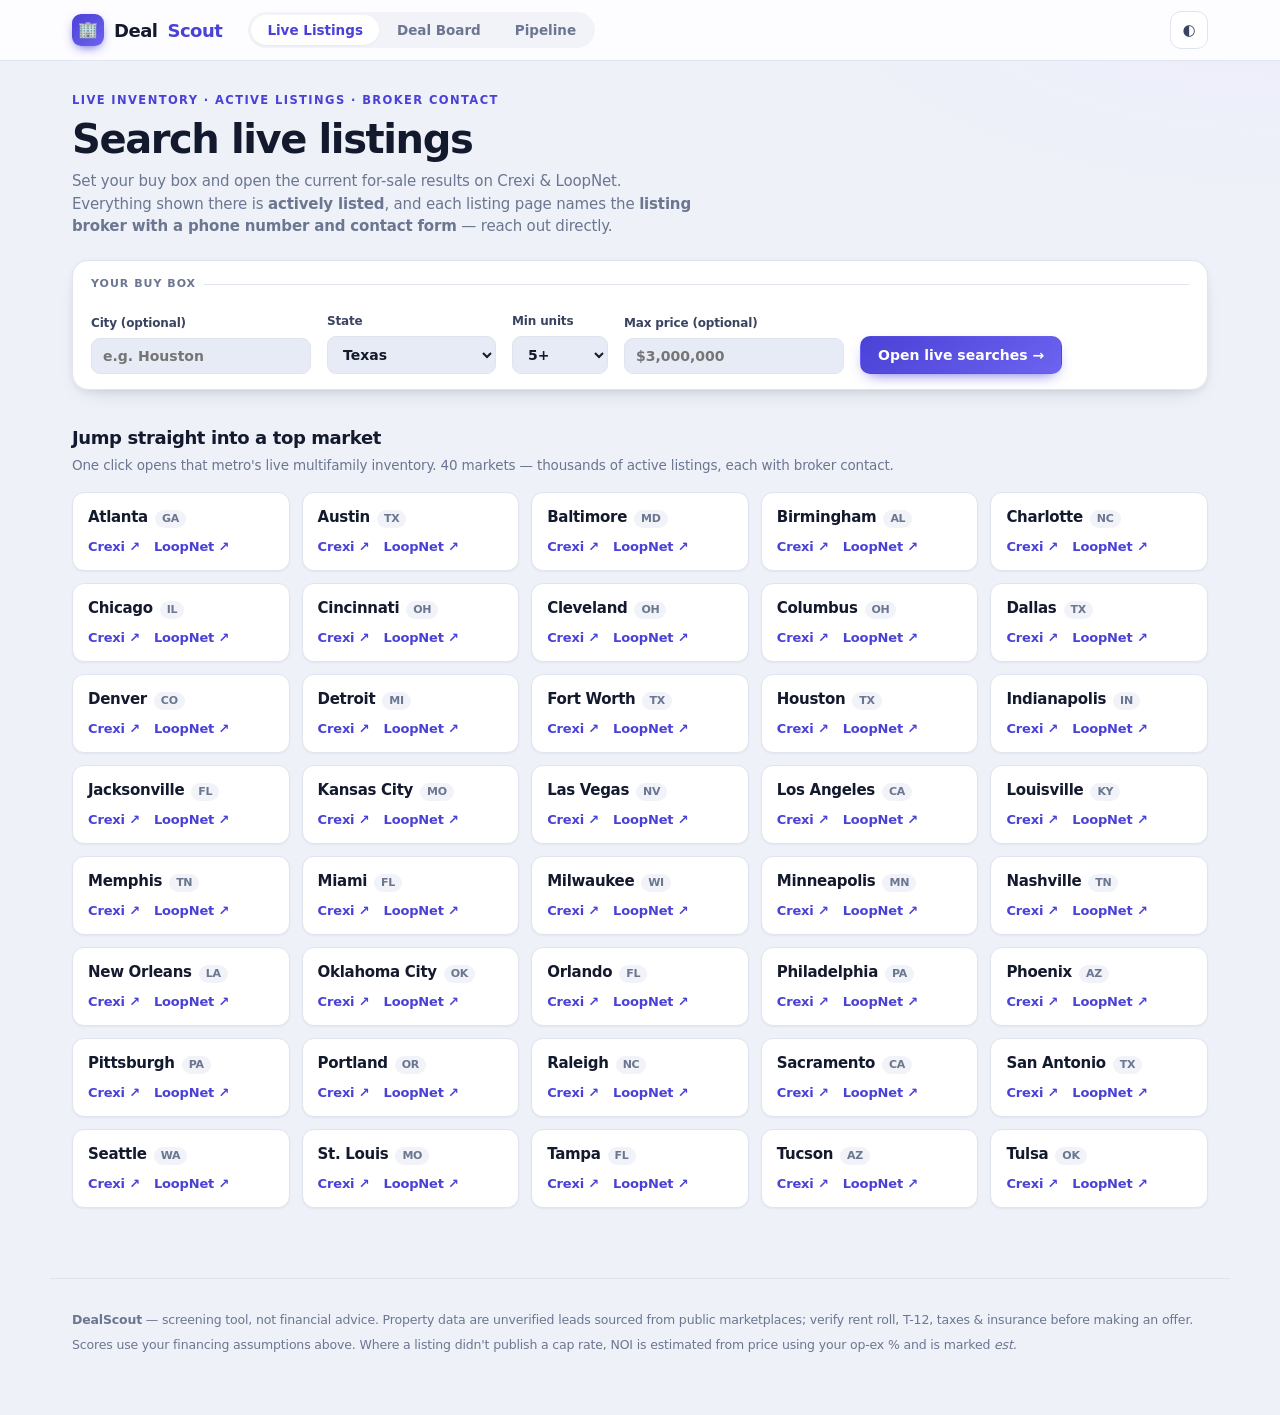
==== commit 65dd63f0: "Add Live Listings browser (Crexi/LoopNet/CityFeet/Showcase) New primary tab that opens genuinely-act" ====
--- a/index.html
+++ b/index.html
@@ -13,7 +13,8 @@
     <div class="top__in">
       <div class="logo"><span class="logo__m">🏢</span> Deal<b>Scout</b></div>
       <div class="top__tabs">
-        <button class="tab is-active" data-view="deals">Deals</button>
+        <button class="tab is-active" data-view="live">Live Listings</button>
+        <button class="tab" data-view="deals">Deal Board</button>
         <button class="tab" data-view="pipeline">Pipeline</button>
       </div>
       <div class="top__sp"></div>
@@ -23,7 +24,48 @@
 
   <!-- ============ DEALS ============ -->
   <main class="wrap">
-    <section class="view is-active" id="view-deals">
+    <!-- ============ LIVE LISTINGS ============ -->
+    <section class="view is-active" id="view-live">
+      <div class="hero">
+        <div class="hero__l">
+          <span class="eyebrow">Live inventory · active listings · broker contact</span>
+          <h1>Search live listings</h1>
+          <p>Set your buy box and open the current for-sale results on Crexi &amp; LoopNet. Everything shown there is <strong>actively listed</strong>, and each listing page names the <strong>listing broker with a phone number and contact form</strong> — reach out directly.</p>
+        </div>
+      </div>
+
+      <div class="assume">
+        <div class="assume__row">
+          <div class="assume__title">Your buy box</div>
+          <div class="ctrl"><label for="lvCity">City <span class="muted">(optional)</span></label><input id="lvCity" placeholder="e.g. Houston" autocomplete="off" /></div>
+          <div class="ctrl"><label for="lvState">State</label><select id="lvState"></select></div>
+          <div class="ctrl"><label for="lvUnits">Min units</label>
+            <select id="lvUnits">
+              <option value="0">Any</option><option value="5" selected>5+</option>
+              <option value="10">10+</option><option value="20">20+</option><option value="50">50+</option>
+            </select>
+          </div>
+          <div class="ctrl"><label for="lvMax">Max price <span class="muted">(optional)</span></label><input id="lvMax" inputmode="numeric" placeholder="$3,000,000" /></div>
+          <div class="ctrl"><label>&nbsp;</label><button class="btn btn--brand" id="lvGo">Open live searches →</button></div>
+        </div>
+      </div>
+
+      <div id="lvResults" hidden>
+        <div class="lv-summary" id="lvSummary"></div>
+        <div class="src-grid" id="lvSrc"></div>
+        <p class="notice" style="margin-top:16px">
+          <span class="notice__i">✓</span>
+          <span>These open the marketplace's <b>live, active</b> inventory in a new tab. On any listing you like, scroll to the broker card for their <b>name, phone, and email</b> — or use the "Contact" button. Refine units/price on the site's own filters.</span>
+        </p>
+      </div>
+
+      <h3 class="mk-h">Jump straight into a top market</h3>
+      <p class="mk-sub">One click opens that metro's live multifamily inventory. 40 markets — thousands of active listings, each with broker contact.</p>
+      <div class="metro-grid" id="metroGrid"></div>
+    </section>
+
+    <!-- ============ DEAL BOARD ============ -->
+    <section class="view" id="view-deals">
       <div class="hero">
         <div class="hero__l">
           <span class="eyebrow">Multifamily acquisitions · 100+ listings · 23 states</span>
--- a/styles.css
+++ b/styles.css
@@ -114,6 +114,29 @@
 .kpi__v { font-size: 21px; font-weight: 800; letter-spacing: -.5px; line-height: 1.15; }
 .kpi__s { font-size: 11px; color: var(--muted); }
 
+/* ---------- Live Listings ---------- */
+.lv-summary { font-size: 14px; color: var(--muted); margin-bottom: 14px; }
+.lv-summary b { color: var(--text); }
+.src-grid { display: grid; grid-template-columns: repeat(auto-fill, minmax(240px, 1fr)); gap: 14px; }
+.src { display: flex; flex-direction: column; gap: 7px; background: var(--surface); border: 1px solid var(--line); border-radius: 14px; padding: 17px; box-shadow: var(--shadow-1); transition: border-color .15s, box-shadow .15s, transform .12s; }
+.src:hover { border-color: color-mix(in srgb, var(--brand) 45%, var(--line)); box-shadow: var(--shadow-2); transform: translateY(-2px); }
+.src__top { display: flex; align-items: center; justify-content: space-between; }
+.src__name { font-weight: 800; font-size: 16px; letter-spacing: -.3px; }
+.src__go { font-size: 12.5px; font-weight: 700; color: var(--brand); }
+.src__desc { font-size: 12.5px; color: var(--muted); flex: 1; }
+.src__cta { font-size: 12px; font-weight: 700; color: var(--good); background: var(--good-bg); border-radius: 8px; padding: 6px 10px; text-align: center; }
+
+.mk-h { font-size: 18px; letter-spacing: -.4px; margin: 34px 0 4px; }
+.mk-sub { font-size: 13.5px; color: var(--muted); margin-bottom: 16px; }
+.metro-grid { display: grid; grid-template-columns: repeat(auto-fill, minmax(190px, 1fr)); gap: 12px; }
+.metro { background: var(--surface); border: 1px solid var(--line); border-radius: 12px; padding: 13px 15px; box-shadow: var(--shadow-1); transition: border-color .15s, transform .12s; }
+.metro:hover { border-color: color-mix(in srgb, var(--brand) 40%, var(--line)); transform: translateY(-2px); }
+.metro__name { font-weight: 700; font-size: 15px; letter-spacing: -.3px; display: flex; align-items: baseline; gap: 7px; margin-bottom: 9px; }
+.metro__name span { font-size: 11px; font-weight: 700; color: var(--muted); background: var(--surface-2); padding: 1px 7px; border-radius: 999px; }
+.metro__links { display: flex; gap: 14px; }
+.metro__links a { font-size: 13px; font-weight: 700; color: var(--brand); }
+.metro__links a:hover { text-decoration: underline; }
+
 /* ---------- Notice ---------- */
 .notice { display: flex; gap: 11px; align-items: flex-start; background: var(--info-bg);
   border: 1px solid color-mix(in srgb, var(--info) 24%, transparent); color: var(--text-2);
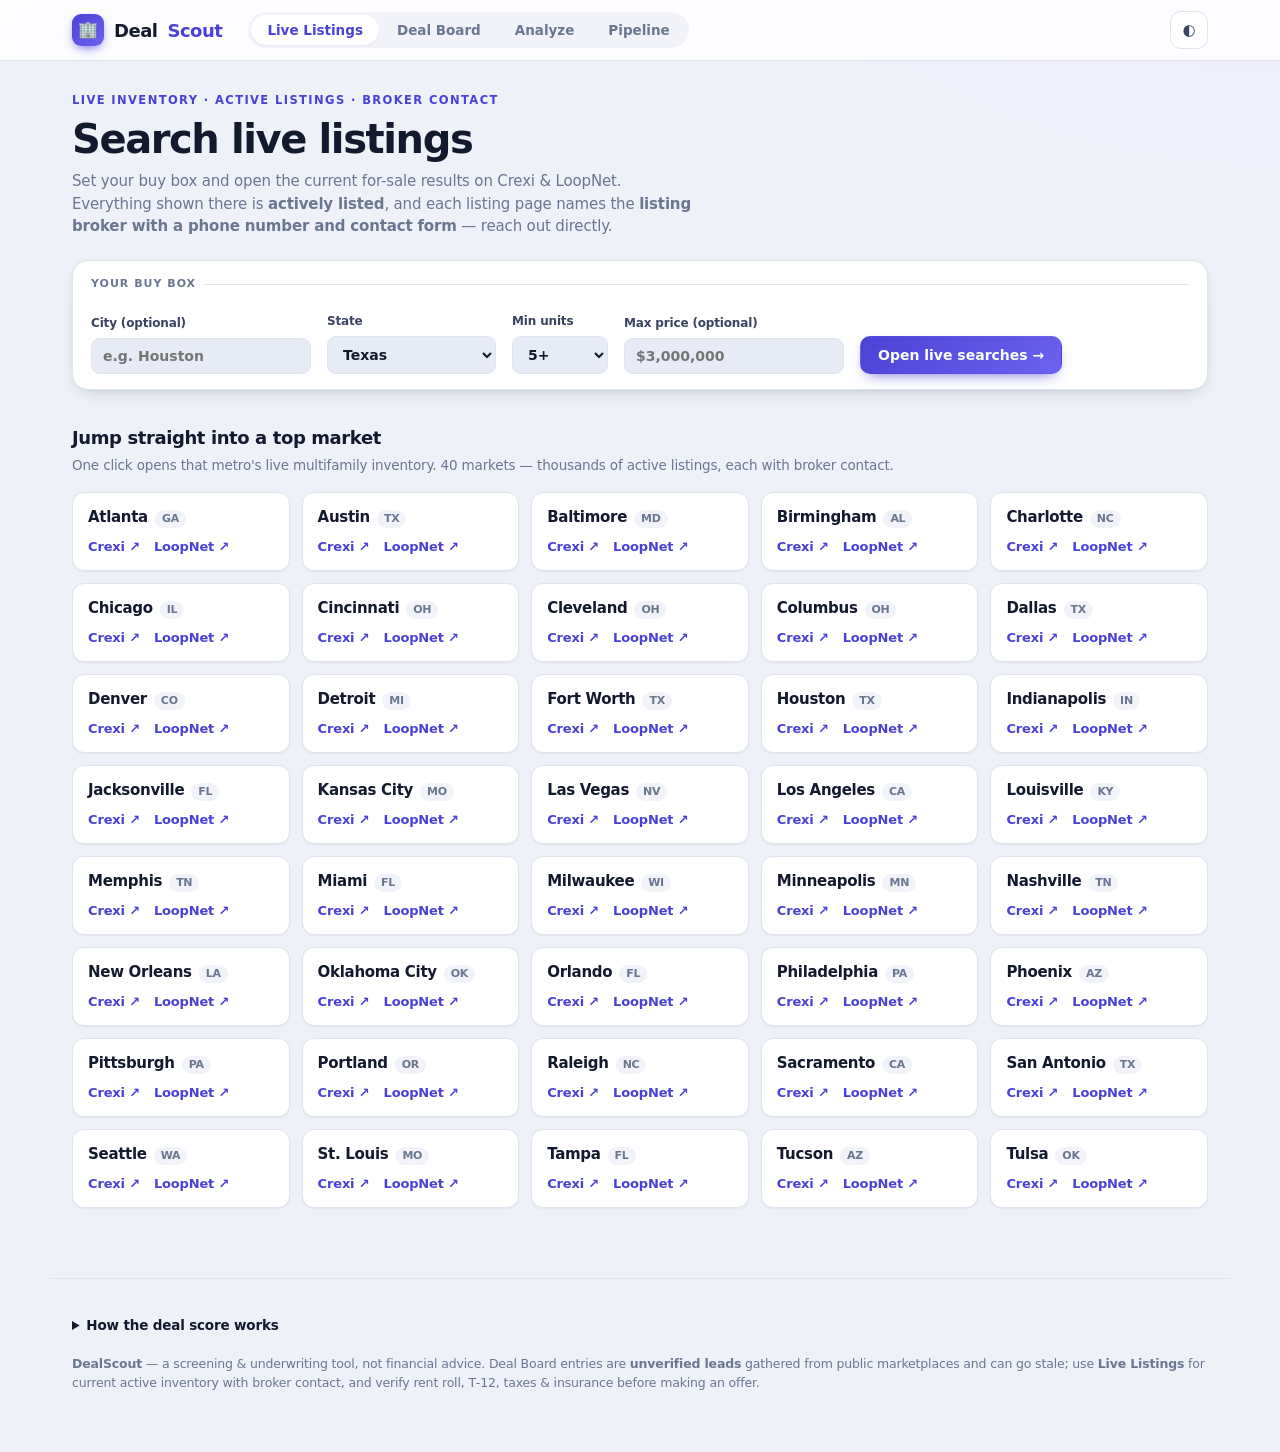
==== commit 53ad2cf7: "Add Analyze-any-deal underwriter, max-offer solver & polish Turns the app into a full acquisition to" ====
--- a/index.html
+++ b/index.html
@@ -15,6 +15,7 @@
       <div class="top__tabs">
         <button class="tab is-active" data-view="live">Live Listings</button>
         <button class="tab" data-view="deals">Deal Board</button>
+        <button class="tab" data-view="analyze">Analyze</button>
         <button class="tab" data-view="pipeline">Pipeline</button>
       </div>
       <div class="top__sp"></div>
@@ -68,7 +69,7 @@
     <section class="view" id="view-deals">
       <div class="hero">
         <div class="hero__l">
-          <span class="eyebrow">Multifamily acquisitions · 100+ listings · 23 states</span>
+          <span class="eyebrow">Multifamily acquisitions · 160+ listings · 30 states</span>
           <h1>Ranked deal board</h1>
           <p>Every property is scored by one underwriting engine and ranked strongest-first. Tune your financing once and the whole board re-scores live. Click a row to underwrite it.</p>
         </div>
@@ -137,6 +138,69 @@
       <div class="list" id="list"></div>
     </section>
 
+    <!-- ============ ANALYZE ANY DEAL ============ -->
+    <section class="view" id="view-analyze">
+      <div class="hero">
+        <div class="hero__l">
+          <span class="eyebrow">Underwrite any property · your numbers</span>
+          <h1>Analyze any deal</h1>
+          <p>Bring a property from anywhere — a LoopNet link, a broker's email, an off-market lead — and underwrite it with <strong>real income</strong>, not just a listed cap rate. Get the deal score, both financing plans, and your <strong>max offer</strong>, then save it to your pipeline.</p>
+        </div>
+      </div>
+
+      <div class="an-wrap">
+        <div class="assume an-form">
+          <div class="assume__row">
+            <div class="assume__title">Property</div>
+            <div class="ctrl" style="flex:1 1 100%"><label for="anName">Deal name / address</label><input id="anName" placeholder="e.g. 16-unit — 500 Oak St, Columbus OH" /></div>
+            <div class="ctrl" style="flex:1 1 100%"><label for="anUrl">Listing URL <span class="muted">(optional)</span></label><input id="anUrl" placeholder="https://www.loopnet.com/Listing/..." /></div>
+            <div class="ctrl"><label for="anPrice">Price</label><input id="anPrice" inputmode="numeric" value="1,600,000" /></div>
+            <div class="ctrl"><label for="anUnits">Units</label><input id="anUnits" inputmode="numeric" value="16" /></div>
+          </div>
+
+          <div class="assume__row" style="margin-top:14px">
+            <div class="assume__title">Income</div>
+            <div class="seg an-seg" id="anModeSeg" style="flex:1 1 100%;max-width:320px">
+              <button data-mode="income" class="is-active">Enter real income</button>
+              <button data-mode="cap">Use a cap rate</button>
+            </div>
+          </div>
+
+          <div class="assume__row an-income" id="anIncomeBlock" style="margin-top:12px">
+            <div class="ctrl"><label for="anRent">Gross rent <span class="muted">/mo</span></label><input id="anRent" inputmode="numeric" value="14,000" /></div>
+            <div class="ctrl"><label for="anOther">Other income <span class="muted">/mo</span></label><input id="anOther" inputmode="numeric" value="500" /></div>
+            <div class="ctrl"><label for="anVac">Vacancy %</label><input id="anVac" inputmode="decimal" value="5" /></div>
+            <div class="ctrl"><label for="anExp">Operating expenses</label>
+              <div class="ctrl-row">
+                <input id="anExpVal" inputmode="decimal" value="45" style="min-width:70px" />
+                <div class="seg seg--mini" id="anExpSeg"><button data-x="pct" class="is-active">%</button><button data-x="dollar">$/yr</button></div>
+              </div>
+            </div>
+          </div>
+
+          <div class="assume__row an-cap" id="anCapBlock" style="margin-top:12px" hidden>
+            <div class="ctrl"><label for="anCap">Cap rate %</label><input id="anCap" inputmode="decimal" value="7.0" /></div>
+          </div>
+
+          <hr class="an-hr" />
+          <div class="assume__row">
+            <div class="assume__title">Financing</div>
+            <div class="ctrl"><label for="anDown">Down %</label><input id="anDown" inputmode="decimal" value="25" /></div>
+            <div class="ctrl"><label for="anRate">Rate %</label><input id="anRate" inputmode="decimal" value="6.75" /></div>
+            <div class="ctrl"><label for="anAmort">Amort (yrs)</label><input id="anAmort" inputmode="numeric" value="30" /></div>
+            <div class="ctrl"><label for="anClosing">Closing %</label><input id="anClosing" inputmode="decimal" value="3" /></div>
+          </div>
+
+          <div class="an-actions">
+            <button class="btn btn--brand" id="anSave">＋ Save to Pipeline</button>
+            <button class="btn btn--ghost" id="anReset">Reset</button>
+          </div>
+        </div>
+
+        <div class="an-results" id="anResults"></div>
+      </div>
+    </section>
+
     <!-- ============ PIPELINE ============ -->
     <section class="view" id="view-pipeline">
       <div class="pagehead">
@@ -155,8 +219,20 @@
   </main>
 
   <footer class="foot">
-    <p><b>DealScout</b> — screening tool, not financial advice. Property data are unverified leads sourced from public marketplaces; verify rent roll, T-12, taxes & insurance before making an offer.</p>
-    <p>Scores use your financing assumptions above. Where a listing didn't publish a cap rate, NOI is estimated from price using your op-ex % and is marked <i>est.</i></p>
+    <details class="method">
+      <summary>How the deal score works</summary>
+      <div class="method__body">
+        <p>Each deal gets a <b>0–100 score</b> from four weighted factors, computed on <b>your</b> financing assumptions:</p>
+        <ul>
+          <li><b>Cap rate (35 pts)</b> — 0 pts at 4%, full marks at 9%+.</li>
+          <li><b>Cash-on-cash (25 pts)</b> — 0 at 0%, full at 12%+.</li>
+          <li><b>DSCR (25 pts)</b> — 0 at 1.0×, full at 1.5×+.</li>
+          <li><b>Cash flow per unit (15 pts)</b> — 0 at $0/mo, full at $150/unit/mo.</li>
+        </ul>
+        <p>Grades: <b>A</b> 80+, <b>B</b> 65–79, <b>C</b> 50–64, <b>D</b> under 50. NOI comes from the listed cap rate on the board, or from the income you enter in <b>Analyze</b>. Max offer solves the price that still clears an 8% cash-on-cash and 1.25× DSCR at your terms.</p>
+      </div>
+    </details>
+    <p><b>DealScout</b> — a screening &amp; underwriting tool, not financial advice. Deal Board entries are <b>unverified leads</b> gathered from public marketplaces and can go stale; use <b>Live Listings</b> for current active inventory with broker contact, and verify rent roll, T‑12, taxes &amp; insurance before making an offer.</p>
   </footer>
 
   <div class="toast" id="toast" hidden></div>
--- a/styles.css
+++ b/styles.css
@@ -65,6 +65,7 @@
 }
 
 * { box-sizing: border-box; margin: 0; padding: 0; }
+[hidden] { display: none !important; }
 html { scroll-behavior: smooth; }
 body {
   font-family: var(--font);
@@ -272,9 +273,50 @@
 .empty { font-size: 12px; color: var(--muted); text-align: center; padding: 18px 0; }
 .pipe-tools { display: flex; gap: 10px; margin-top: 20px; flex-wrap: wrap; }
 
+/* ---------- Metrics / Max offer / Analyze ---------- */
+.metrics { display: grid; grid-template-columns: repeat(4, 1fr); gap: 12px; }
+.metric { background: var(--surface); border: 1px solid var(--line); border-radius: 12px; padding: 14px 16px; box-shadow: var(--shadow-1); }
+.metric__label { display: block; font-size: 11px; color: var(--muted); font-weight: 600; margin-bottom: 4px; text-transform: uppercase; letter-spacing: .4px; }
+.metric strong { font-size: 20px; letter-spacing: -.5px; }
+.val--neg { color: var(--bad); }
+
+.maxoffer { background: linear-gradient(180deg, color-mix(in srgb, var(--brand) 8%, var(--surface)), var(--surface)); border-color: color-mix(in srgb, var(--brand) 30%, var(--line)); }
+.mo-grid { display: grid; grid-template-columns: repeat(3, 1fr); gap: 12px; }
+.mo { background: var(--surface); border: 1px solid var(--line); border-radius: 10px; padding: 12px 14px; }
+.mo-k { display: block; font-size: 11.5px; color: var(--muted); font-weight: 600; margin-bottom: 4px; }
+.mo strong { font-size: 21px; letter-spacing: -.5px; }
+.mo--hl { background: linear-gradient(140deg, var(--brand), var(--brand-2)); border-color: transparent; }
+.mo--hl .mo-k { color: color-mix(in srgb, var(--brand-ink) 82%, transparent); }
+.mo--hl strong { color: var(--brand-ink); }
+.mo-note { font-size: 13px; color: var(--muted); margin-top: 12px; }
+.mo-note b { color: var(--text); } .mo-note b.pos { color: var(--good); } .mo-note b.neg { color: var(--bad); }
+
+.an-wrap { display: grid; grid-template-columns: minmax(380px, 440px) 1fr; gap: 22px; align-items: start; }
+.an-form .an-hr { border: 0; border-top: 1px solid var(--line); margin: 18px 0 2px; }
+.an-actions { display: flex; gap: 10px; margin-top: 20px; }
+.an-actions .btn { flex: 1; }
+.ctrl-row { display: flex; gap: 8px; align-items: center; }
+.seg--mini button { padding: 8px 11px; font-size: 12px; }
+.an-seg button { flex: 1; }
+.an-results { display: flex; flex-direction: column; gap: 16px; }
+.an-score { display: flex; align-items: center; gap: 18px; background: var(--surface); border: 1px solid var(--line); border-radius: 16px; padding: 18px 20px; box-shadow: var(--shadow-2); }
+.gauge--lg { width: 78px; height: 78px; }
+.gauge--lg::after { inset: 6px; }
+.gauge--lg span { font-size: 25px; }
+.an-grade { font-size: 21px; font-weight: 800; color: var(--gc); letter-spacing: -.4px; }
+.an-blurb { font-size: 14px; color: var(--muted); margin-top: 3px; }
+
 /* ---------- Footer ---------- */
 .foot { max-width: 1180px; margin: 0 auto; padding: 32px 22px 60px; border-top: 1px solid var(--line); color: var(--muted); font-size: 12.5px; }
 .foot p + p { margin-top: 7px; }
+.method { margin-bottom: 16px; }
+.method summary { cursor: pointer; font-weight: 700; color: var(--text); font-size: 13.5px; padding: 4px 0; }
+.method summary:hover { color: var(--brand); }
+.method__body { margin-top: 8px; padding: 14px 16px; background: var(--surface); border: 1px solid var(--line); border-radius: 12px; max-width: 780px; }
+.method__body p { color: var(--text-2); font-size: 13px; }
+.method__body ul { margin: 8px 0; padding-left: 18px; display: flex; flex-direction: column; gap: 4px; }
+.method__body li { font-size: 13px; color: var(--text-2); }
+.method__body b { color: var(--text); }
 
 /* ---------- Toast ---------- */
 .toast { position: fixed; bottom: 26px; left: 50%; transform: translateX(-50%) translateY(16px); background: linear-gradient(140deg, var(--brand), var(--brand-2)); color: var(--brand-ink); font-weight: 700; font-size: 14px; padding: 12px 22px; border-radius: 999px; box-shadow: var(--shadow-3); opacity: 0; transition: opacity .22s, transform .22s; z-index: 90; pointer-events: none; }
@@ -295,6 +337,9 @@
   .verify ul { grid-template-columns: 1fr; }
   .stats { grid-template-columns: repeat(2, 1fr); }
   .kpis { grid-template-columns: repeat(2, 1fr); }
+  .an-wrap { grid-template-columns: 1fr; }
+  .mo-grid { grid-template-columns: 1fr; }
+  .metrics { grid-template-columns: repeat(2, 1fr); }
 }
 @media (max-width: 520px) {
   .ctrl { flex: 1 1 42%; } .ctrl input, .ctrl select { min-width: 0; width: 100%; }
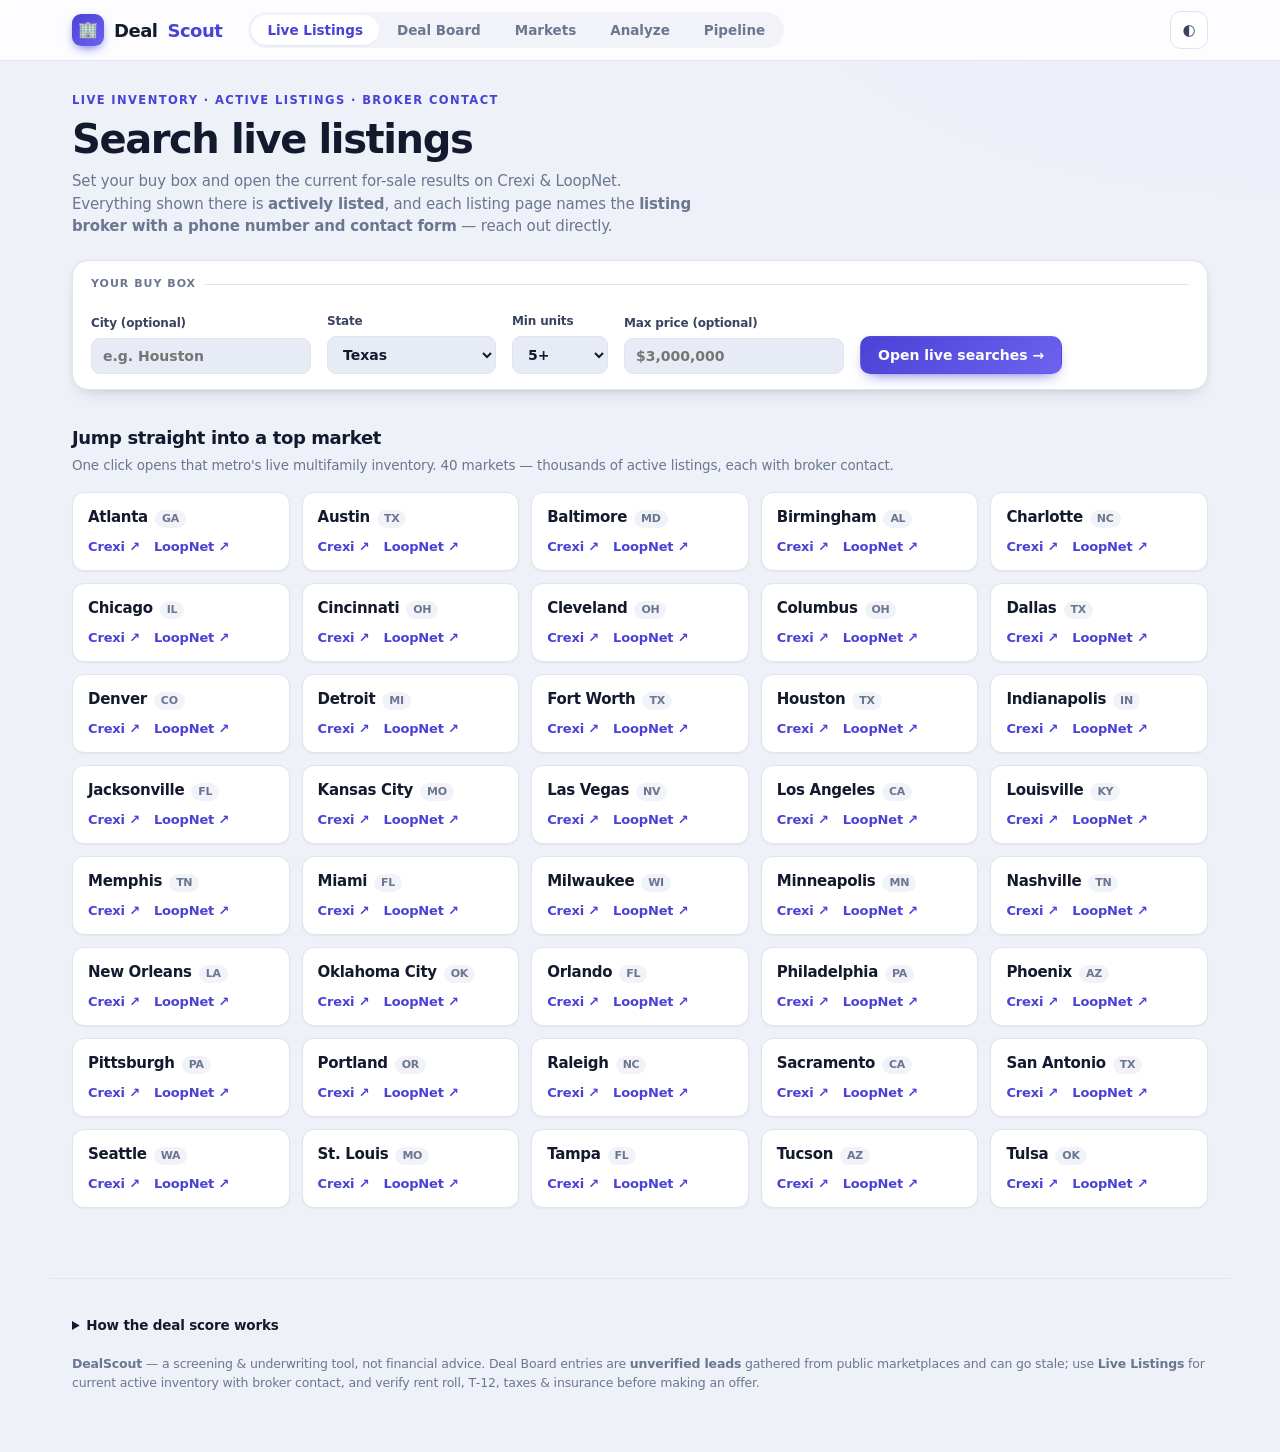
==== commit b2654690: "Add Markets analytics, board search, CSV export; +17 leads - New "Markets" tab: aggregated view of t" ====
--- a/index.html
+++ b/index.html
@@ -15,6 +15,7 @@
       <div class="top__tabs">
         <button class="tab is-active" data-view="live">Live Listings</button>
         <button class="tab" data-view="deals">Deal Board</button>
+        <button class="tab" data-view="markets">Markets</button>
         <button class="tab" data-view="analyze">Analyze</button>
         <button class="tab" data-view="pipeline">Pipeline</button>
       </div>
@@ -69,7 +70,7 @@
     <section class="view" id="view-deals">
       <div class="hero">
         <div class="hero__l">
-          <span class="eyebrow">Multifamily acquisitions · 160+ listings · 30 states</span>
+          <span class="eyebrow">Multifamily acquisitions · 180+ listings · 32 states</span>
           <h1>Ranked deal board</h1>
           <p>Every property is scored by one underwriting engine and ranked strongest-first. Tune your financing once and the whole board re-scores live. Click a row to underwrite it.</p>
         </div>
@@ -115,14 +116,16 @@
       </div>
 
       <div class="toolbar">
+        <input id="boardSearch" class="board-search" type="search" placeholder="🔎 Search address or city…" aria-label="Search deals" />
         <div class="count" id="count"></div>
-        <span style="font-size:13px;color:var(--muted);font-weight:600">Sort</span>
+        <span class="sort-lbl">Sort</span>
         <div class="seg" id="sortSeg">
           <button data-sort="score" class="is-active">Score</button>
           <button data-sort="cap">Cap rate</button>
           <button data-sort="cf">Cash flow</button>
           <button data-sort="price">Price</button>
         </div>
+        <button class="btn btn--ghost btn--sm" id="csvBtn" title="Export current view to CSV">⭳ CSV</button>
       </div>
 
       <div class="list-head">
@@ -136,6 +139,19 @@
         <span></span>
       </div>
       <div class="list" id="list"></div>
+    </section>
+
+    <!-- ============ MARKETS ============ -->
+    <section class="view" id="view-markets">
+      <div class="hero">
+        <div class="hero__l">
+          <span class="eyebrow">Market intelligence · where the yield is</span>
+          <h1>Markets at a glance</h1>
+          <p>The whole board, aggregated. See which metros carry the most inventory, where cap rates actually land, and how the deals grade out at your financing — so you know where to hunt.</p>
+        </div>
+      </div>
+      <div class="mkt-stats" id="mktStats"></div>
+      <div class="charts" id="charts"></div>
     </section>
 
     <!-- ============ ANALYZE ANY DEAL ============ -->
--- a/styles.css
+++ b/styles.css
@@ -273,6 +273,41 @@
 .empty { font-size: 12px; color: var(--muted); text-align: center; padding: 18px 0; }
 .pipe-tools { display: flex; gap: 10px; margin-top: 20px; flex-wrap: wrap; }
 
+/* ---------- Board search / toolbar ---------- */
+.board-search { font-family: inherit; font-size: 14px; font-weight: 500; color: var(--text); background: var(--surface); border: 1px solid var(--line); border-radius: 999px; padding: 9px 16px; min-width: 230px; transition: border-color .15s, box-shadow .15s; }
+.board-search::placeholder { color: var(--muted); }
+.board-search:focus { outline: none; border-color: var(--brand); box-shadow: 0 0 0 3px color-mix(in srgb, var(--brand) 18%, transparent); }
+.sort-lbl { font-size: 13px; color: var(--muted); font-weight: 600; }
+
+/* ---------- Markets analytics ---------- */
+.mkt-stats { display: grid; grid-template-columns: repeat(4, 1fr); gap: 12px; margin-bottom: 20px; }
+.mkt-stat { background: var(--surface); border: 1px solid var(--line); border-radius: 14px; padding: 16px 18px; box-shadow: var(--shadow-1); }
+.mkt-stat span { font-size: 12px; color: var(--muted); font-weight: 600; }
+.mkt-stat strong { display: block; font-size: 26px; letter-spacing: -.6px; margin: 3px 0 1px; font-weight: 800; }
+.mkt-stat small { font-size: 11.5px; color: var(--muted); }
+
+.charts { display: grid; grid-template-columns: 1fr 1fr; gap: 18px; align-items: start; }
+.chart { background: var(--surface); border: 1px solid var(--line); border-radius: 16px; padding: 20px; box-shadow: var(--shadow-2); }
+.chart--wide { grid-column: 1 / -1; }
+.chart__h { margin-bottom: 16px; }
+.chart__h h3 { font-size: 16px; letter-spacing: -.3px; }
+.chart__h span { font-size: 12.5px; color: var(--muted); }
+.bars { display: flex; flex-direction: column; gap: 9px; }
+.bar-row { display: grid; grid-template-columns: 128px 1fr auto; align-items: center; gap: 12px; }
+.bar-label { font-size: 12.5px; color: var(--text-2); font-weight: 600; text-align: right; white-space: nowrap; overflow: hidden; text-overflow: ellipsis; }
+.bar-track { height: 16px; background: var(--surface-2); border-radius: 5px; overflow: hidden; }
+.bar-fill { display: block; height: 100%; background: var(--brand); border-radius: 5px; transition: width .5s cubic-bezier(.4,0,.2,1); }
+.bar-val { font-size: 12.5px; font-weight: 700; color: var(--text); white-space: nowrap; }
+
+.gm-bar { display: flex; height: 26px; border-radius: 8px; overflow: hidden; gap: 2px; background: var(--surface-2); }
+.gm-seg { height: 100%; transition: width .5s ease; }
+.gm-seg.g-a { background: var(--good); } .gm-seg.g-b { background: var(--info); } .gm-seg.g-c { background: var(--warn); } .gm-seg.g-d { background: var(--bad); }
+.gm-legend { display: flex; flex-wrap: wrap; gap: 16px; margin-top: 14px; }
+.gm-key { display: inline-flex; align-items: center; gap: 7px; font-size: 12.5px; color: var(--text-2); font-weight: 600; }
+.gm-key i { width: 11px; height: 11px; border-radius: 3px; display: inline-block; }
+.gm-key i.g-a { background: var(--good); } .gm-key i.g-b { background: var(--info); } .gm-key i.g-c { background: var(--warn); } .gm-key i.g-d { background: var(--bad); }
+.gm-key b { color: var(--text); }
+
 /* ---------- Metrics / Max offer / Analyze ---------- */
 .metrics { display: grid; grid-template-columns: repeat(4, 1fr); gap: 12px; }
 .metric { background: var(--surface); border: 1px solid var(--line); border-radius: 12px; padding: 14px 16px; box-shadow: var(--shadow-1); }
@@ -340,6 +375,10 @@
   .an-wrap { grid-template-columns: 1fr; }
   .mo-grid { grid-template-columns: 1fr; }
   .metrics { grid-template-columns: repeat(2, 1fr); }
+  .charts { grid-template-columns: 1fr; }
+  .mkt-stats { grid-template-columns: repeat(2, 1fr); }
+  .bar-row { grid-template-columns: 92px 1fr auto; }
+  .toolbar .board-search { min-width: 0; width: 100%; order: -1; }
 }
 @media (max-width: 520px) {
   .ctrl { flex: 1 1 42%; } .ctrl input, .ctrl select { min-width: 0; width: 100%; }
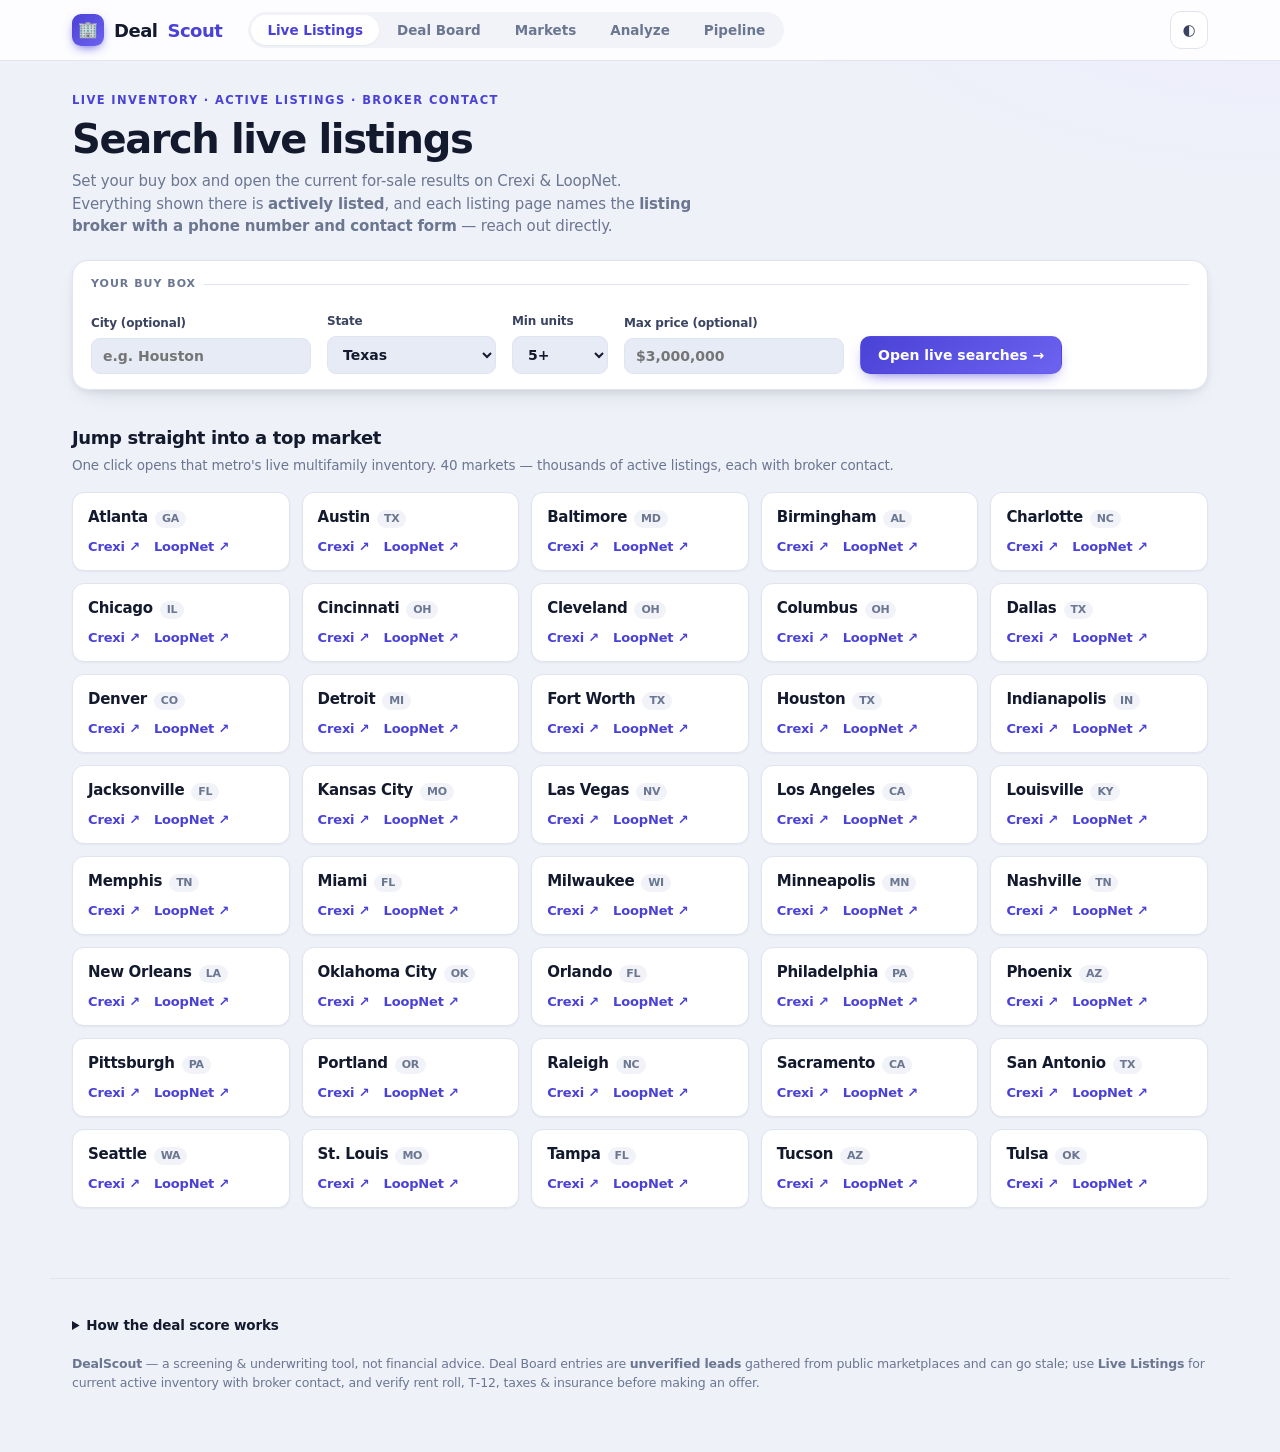
==== commit 8ad2a2cb: "Add printable underwriting one-pager; +6 leads (Tampa, St Pete, Boise) - One-click "One-pager" on ev" ====
--- a/index.html
+++ b/index.html
@@ -70,7 +70,7 @@
     <section class="view" id="view-deals">
       <div class="hero">
         <div class="hero__l">
-          <span class="eyebrow">Multifamily acquisitions · 180+ listings · 32 states</span>
+          <span class="eyebrow">Multifamily acquisitions · 185+ listings · 33 states</span>
           <h1>Ranked deal board</h1>
           <p>Every property is scored by one underwriting engine and ranked strongest-first. Tune your financing once and the whole board re-scores live. Click a row to underwrite it.</p>
         </div>
@@ -209,6 +209,7 @@
 
           <div class="an-actions">
             <button class="btn btn--brand" id="anSave">＋ Save to Pipeline</button>
+            <button class="btn btn--ghost" id="anSheet">🖨 One-pager</button>
             <button class="btn btn--ghost" id="anReset">Reset</button>
           </div>
         </div>
@@ -252,6 +253,7 @@
   </footer>
 
   <div class="toast" id="toast" hidden></div>
+  <div id="printSheet" aria-hidden="true"></div>
   <script src="app.js"></script>
 </body>
 </html>
--- a/styles.css
+++ b/styles.css
@@ -88,7 +88,9 @@
 .logo__m { display: grid; place-items: center; width: 32px; height: 32px; border-radius: 9px;
   background: linear-gradient(140deg, var(--brand), var(--brand-2)); color: #fff; font-size: 16px; box-shadow: 0 4px 12px -4px var(--brand); }
 .logo b { color: var(--brand); }
-.top__tabs { display: flex; gap: 2px; margin-left: 8px; padding: 3px; background: var(--surface-2); border-radius: 999px; }
+.top__tabs { display: flex; gap: 2px; margin-left: 8px; padding: 3px; background: var(--surface-2); border-radius: 999px; max-width: 100%; overflow-x: auto; scrollbar-width: none; }
+.top__tabs::-webkit-scrollbar { display: none; }
+.tab { flex-shrink: 0; }
 .tab { border: 0; background: transparent; color: var(--muted); font-weight: 600; font-size: 13.5px; padding: 7px 16px; border-radius: 999px; transition: color .15s, background .15s; }
 .tab:hover { color: var(--text); }
 .tab.is-active { color: var(--brand); background: var(--surface); box-shadow: var(--shadow-1); }
@@ -385,3 +387,32 @@
   .top__tabs { margin-left: 0; }
 }
 @media (prefers-reduced-motion: reduce) { *, *::before, *::after { animation: none !important; transition: none !important; } }
+
+/* ---------- Printable one-pager ---------- */
+#printSheet { display: none; }
+.ps { color: #111; font-size: 13px; }
+.ps-head { display: flex; justify-content: space-between; align-items: baseline; border-bottom: 2px solid #4a41d6; padding-bottom: 8px; margin-bottom: 14px; }
+.ps-brand { font-size: 20px; font-weight: 800; color: #111; } .ps-brand b { color: #4a41d6; }
+.ps-date { font-size: 12px; color: #555; }
+.ps-title { font-size: 22px; margin: 0 0 2px; color: #111; }
+.ps-sub { font-size: 13px; color: #555; margin-bottom: 8px; }
+.ps-score { display: inline-block; font-size: 13px; font-weight: 700; background: #eef1fb; color: #4a41d6; padding: 5px 12px; border-radius: 6px; margin-bottom: 14px; }
+.ps-metrics { display: grid; grid-template-columns: repeat(3, 1fr); gap: 10px; margin-bottom: 16px; }
+.ps-metrics div { border: 1px solid #ddd; border-radius: 8px; padding: 10px 12px; }
+.ps-metrics span { display: block; font-size: 11px; color: #666; text-transform: uppercase; letter-spacing: .4px; }
+.ps-metrics b { font-size: 18px; }
+.ps-cols { display: grid; grid-template-columns: 1fr 1fr; gap: 16px; }
+.ps-tbl { width: 100%; border-collapse: collapse; }
+.ps-tbl caption { text-align: left; font-weight: 700; font-size: 13px; margin-bottom: 6px; color: #4a41d6; }
+.ps-tbl td { padding: 5px 0; border-bottom: 1px solid #eee; font-size: 12.5px; }
+.ps-tbl td:last-child { text-align: right; font-weight: 700; }
+.ps-max { margin: 16px 0 6px; padding: 10px 14px; background: #eef1fb; border-radius: 8px; font-size: 14px; }
+.ps-max b { color: #4a41d6; }
+.ps-foot { font-size: 11px; color: #777; margin-top: 14px; border-top: 1px solid #ddd; padding-top: 8px; }
+
+@media print {
+  body.printing { background: #fff !important; }
+  body.printing > *:not(#printSheet) { display: none !important; }
+  body.printing #printSheet { display: block !important; padding: 24px; }
+  @page { margin: 14mm; }
+}
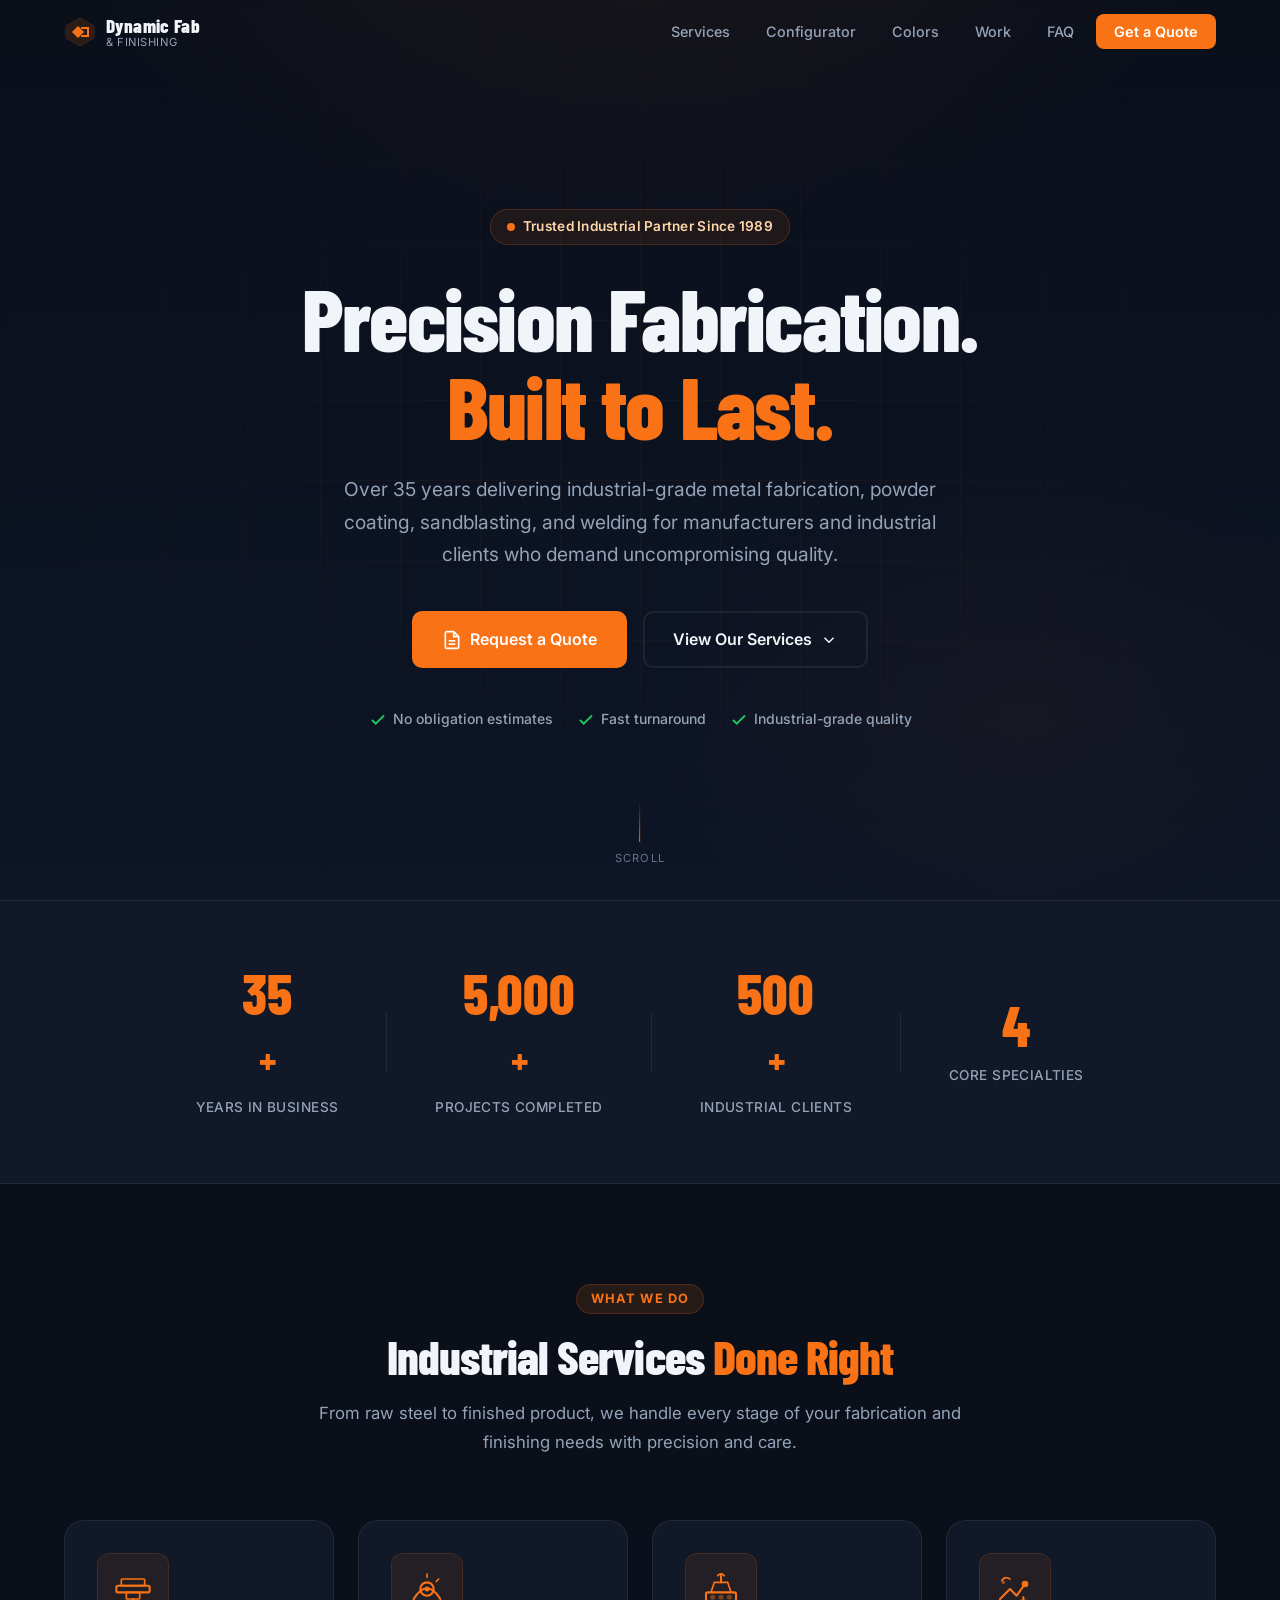
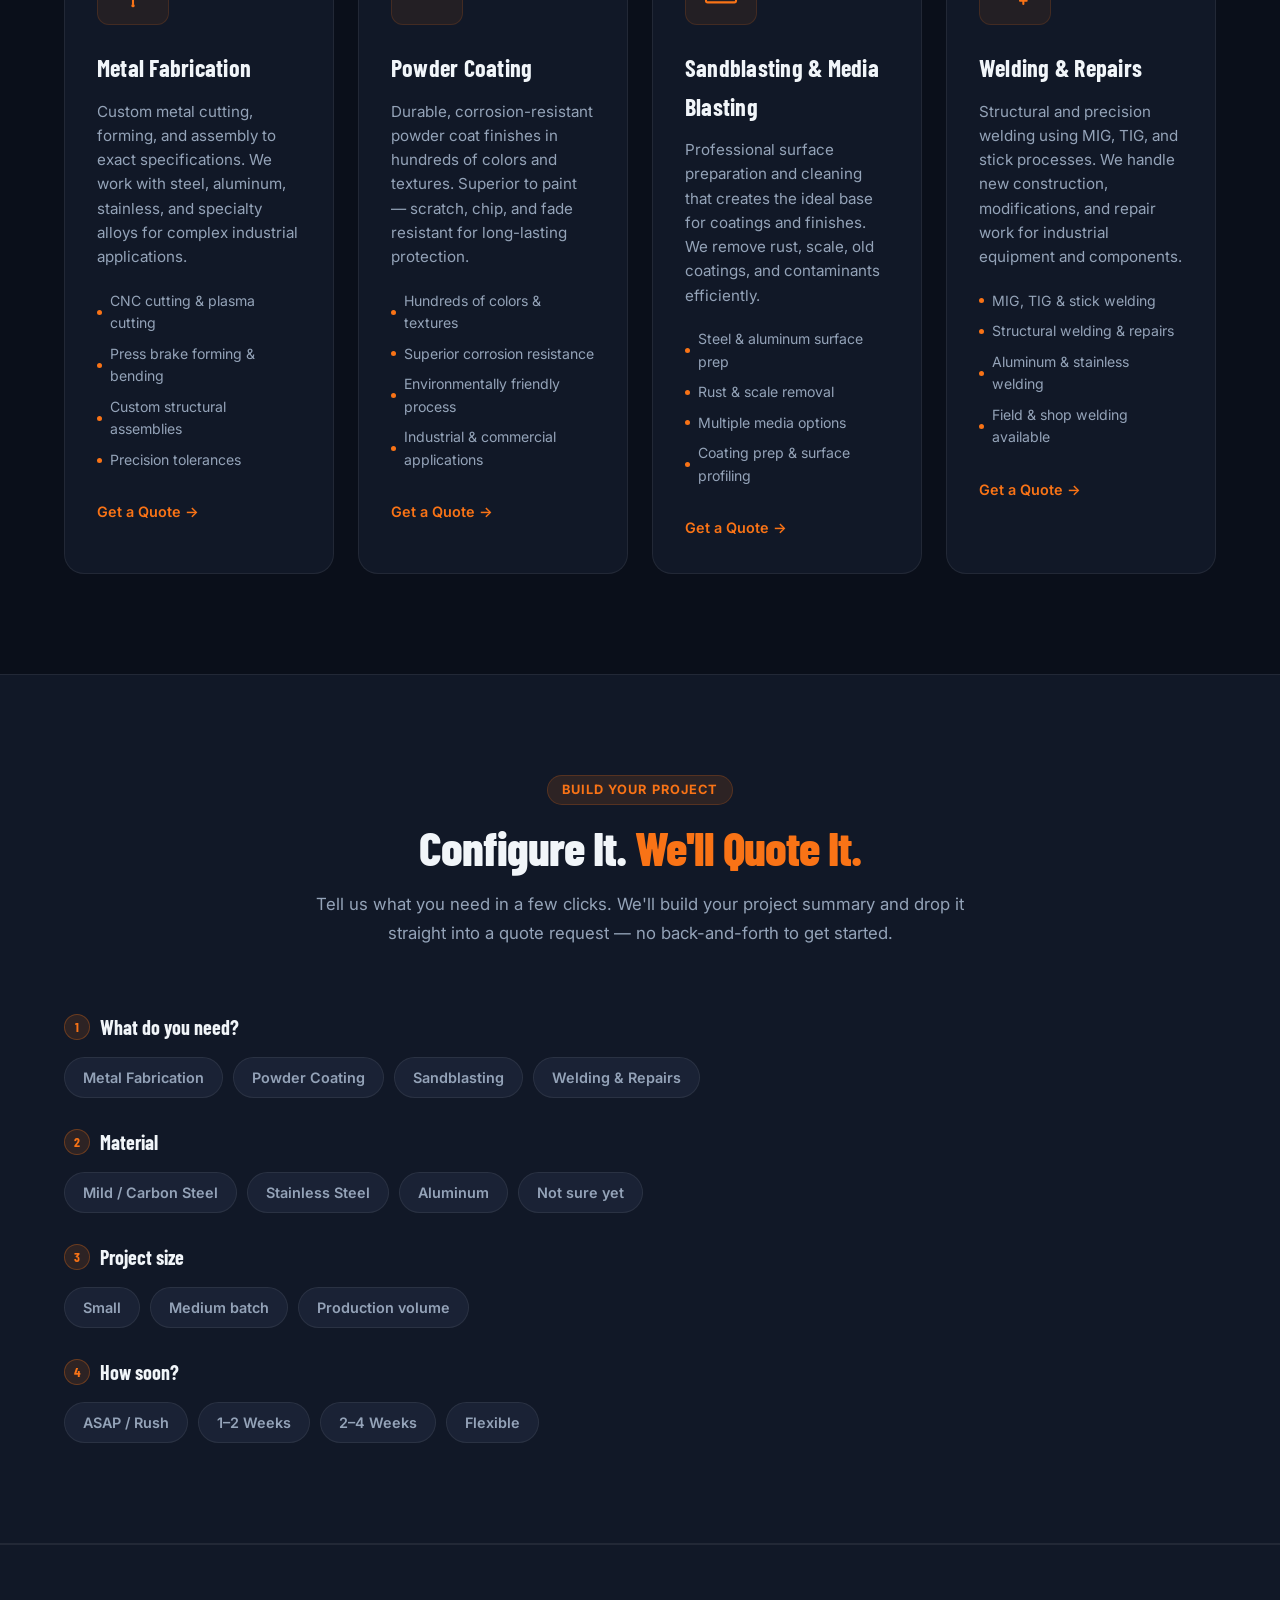
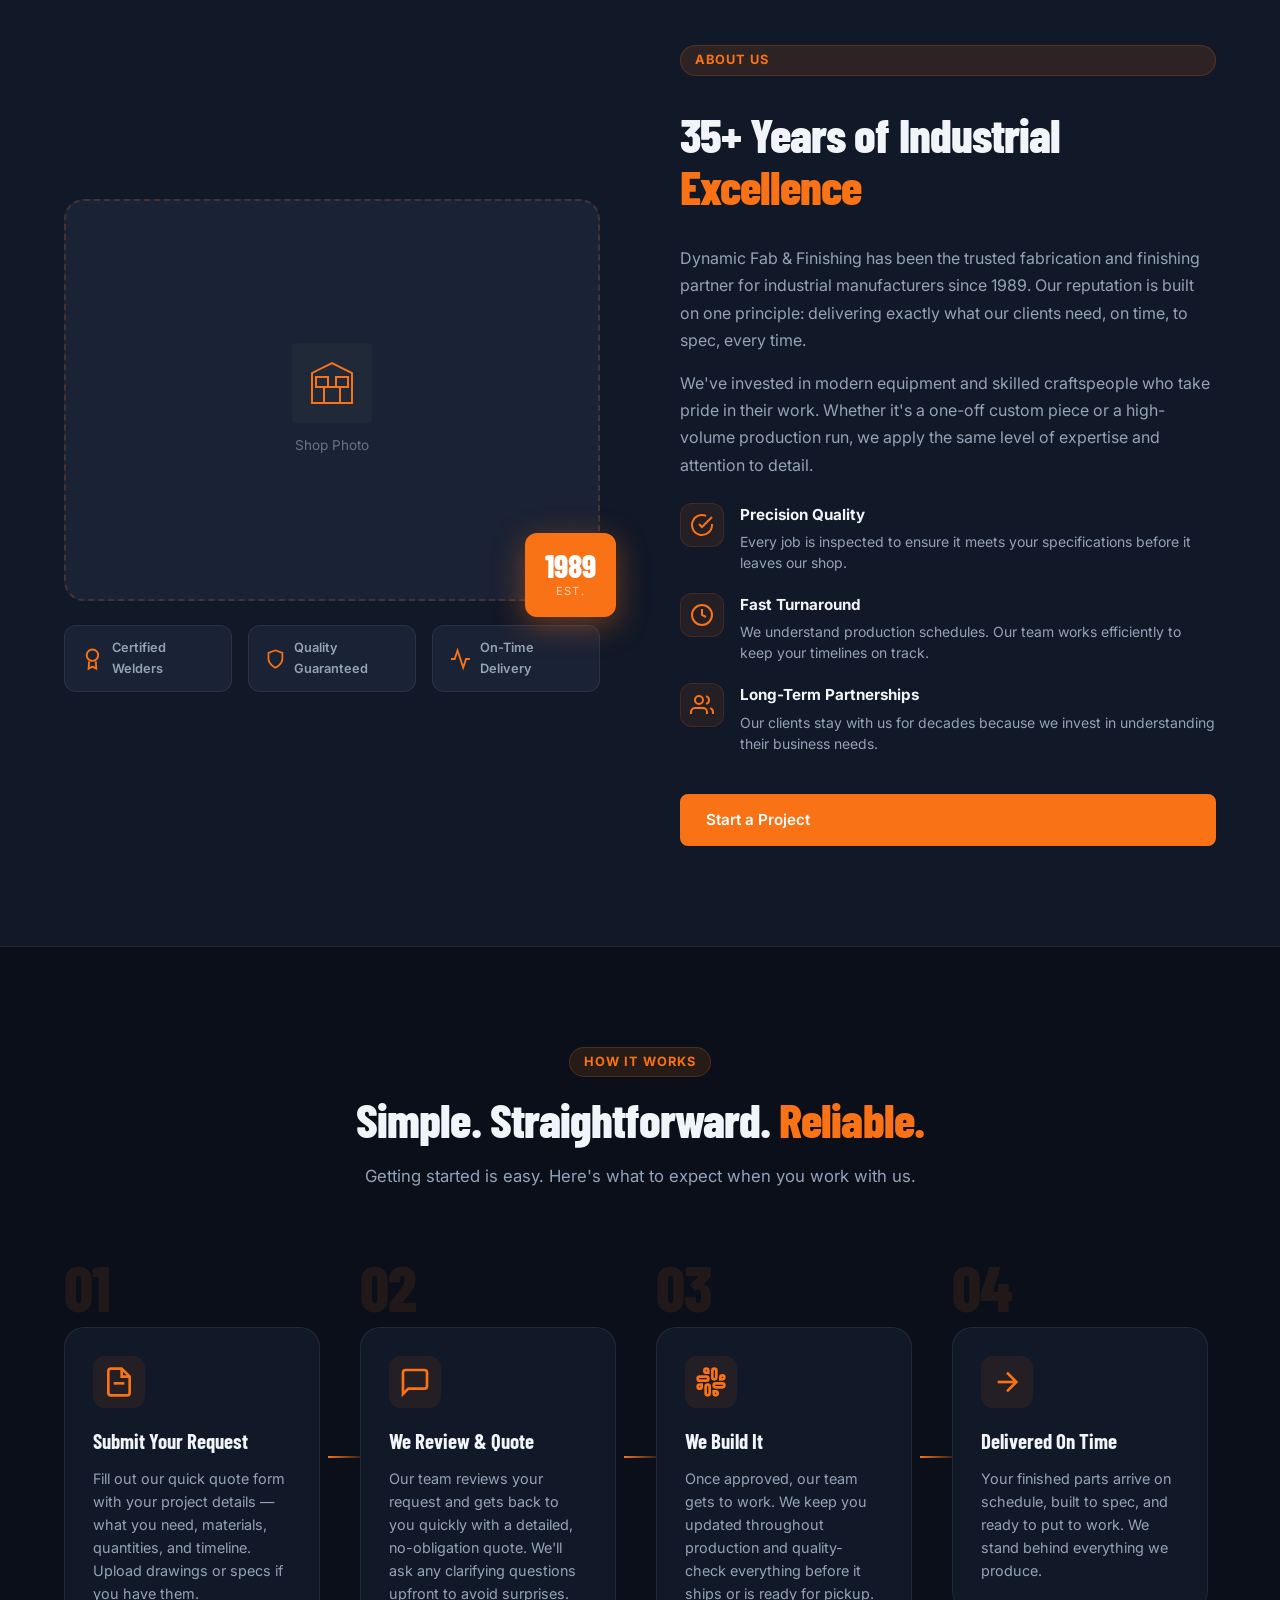
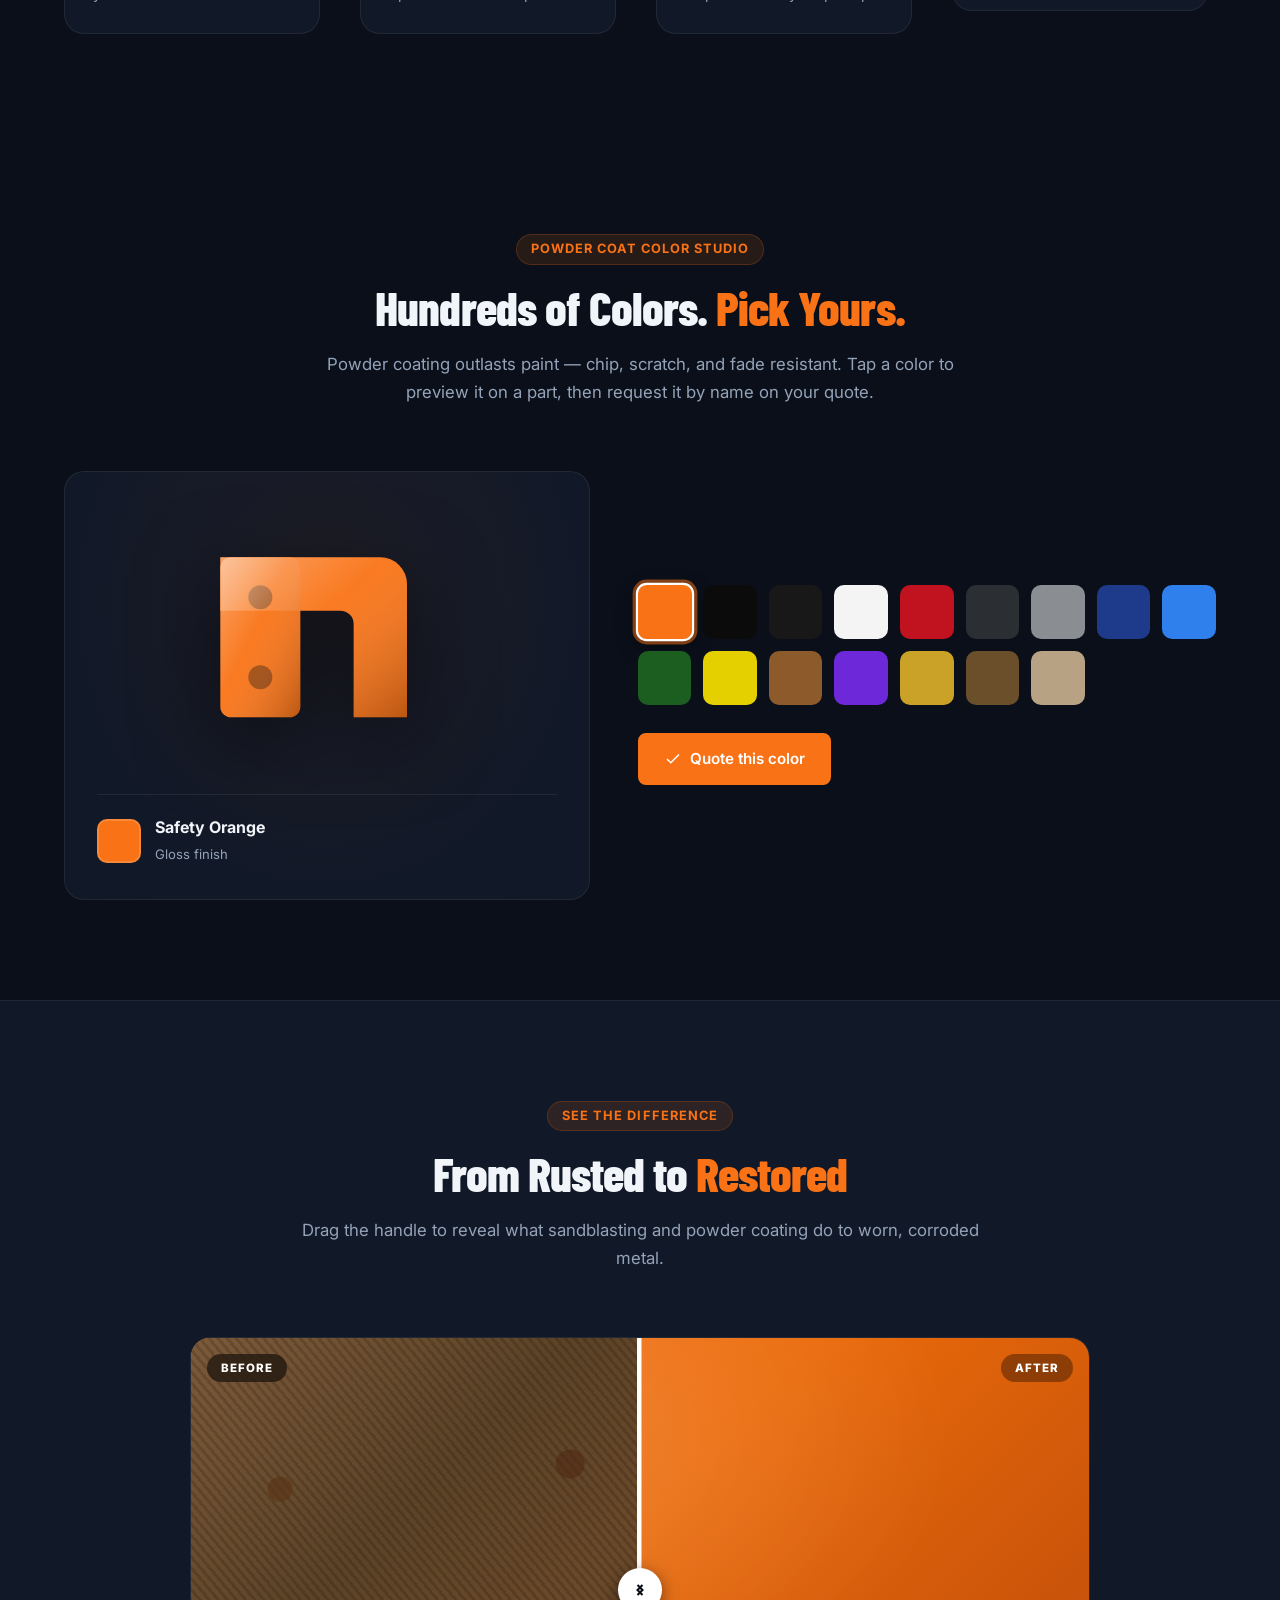
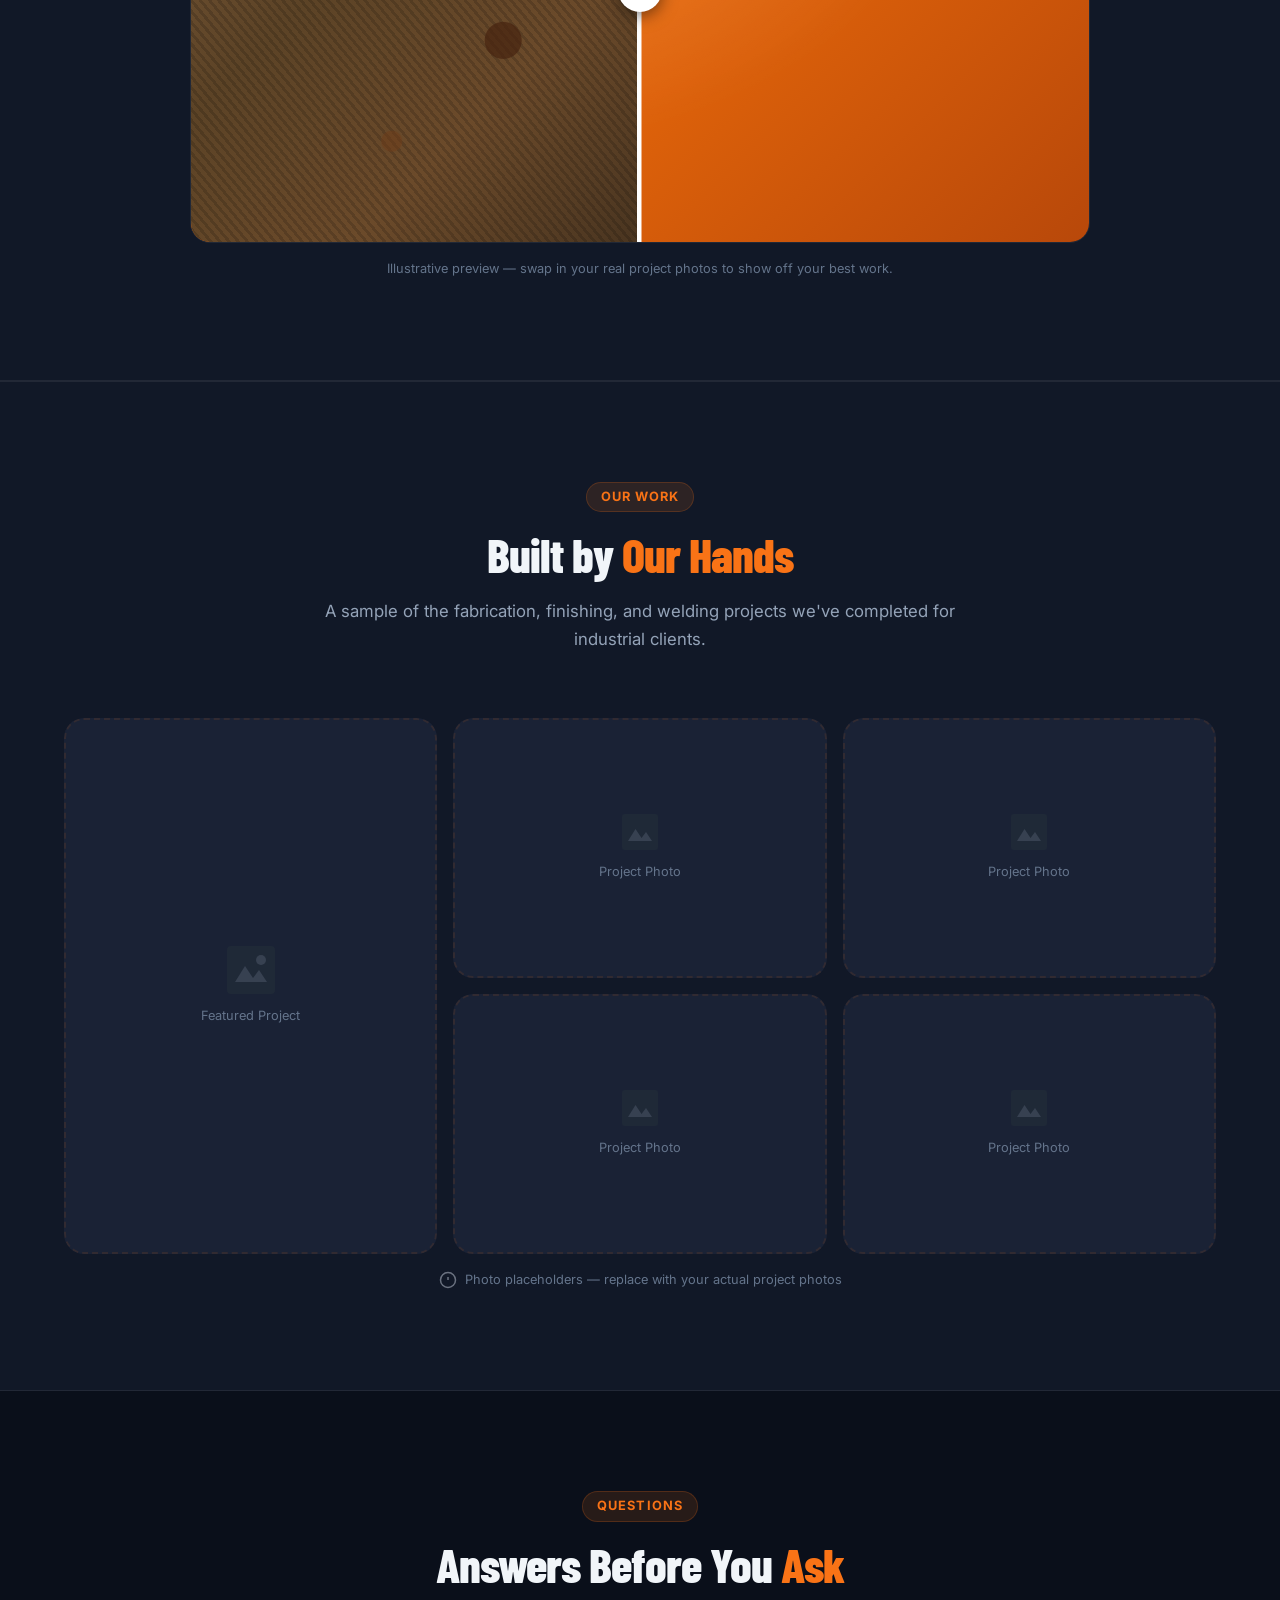
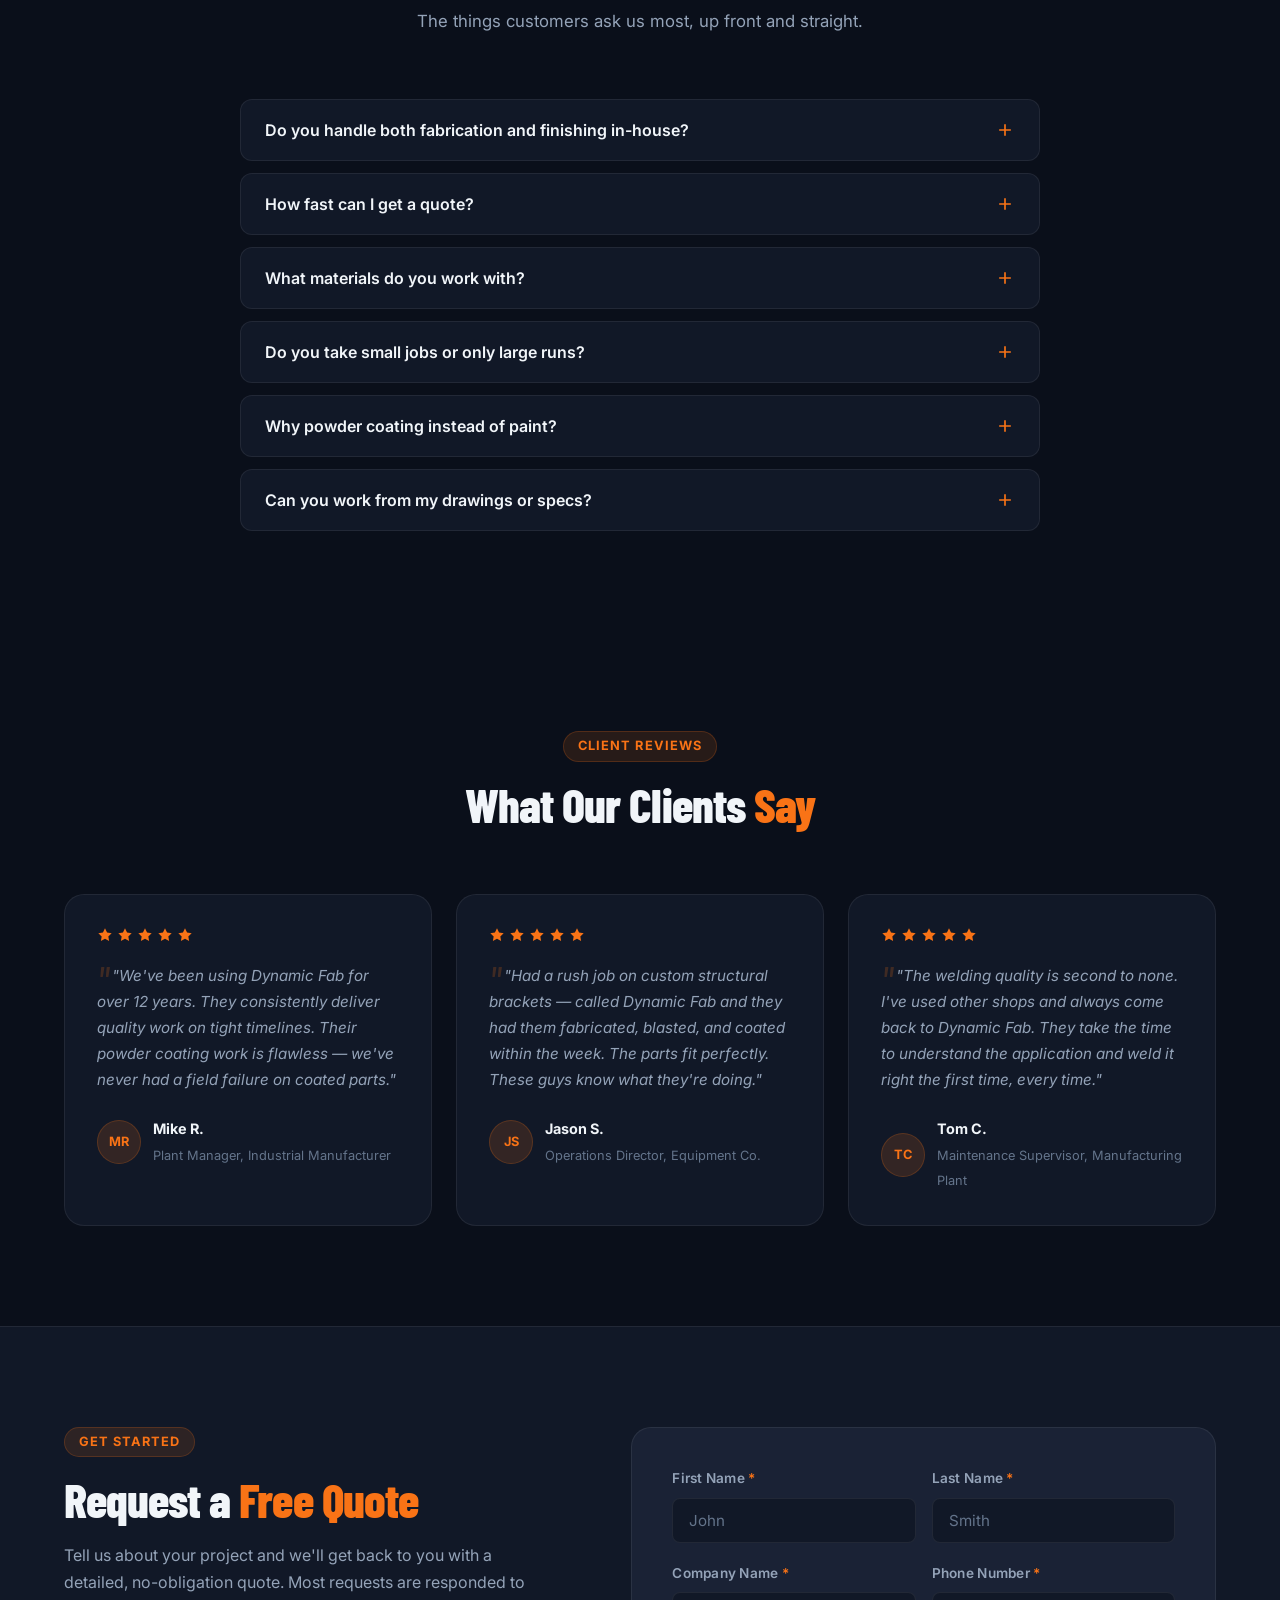
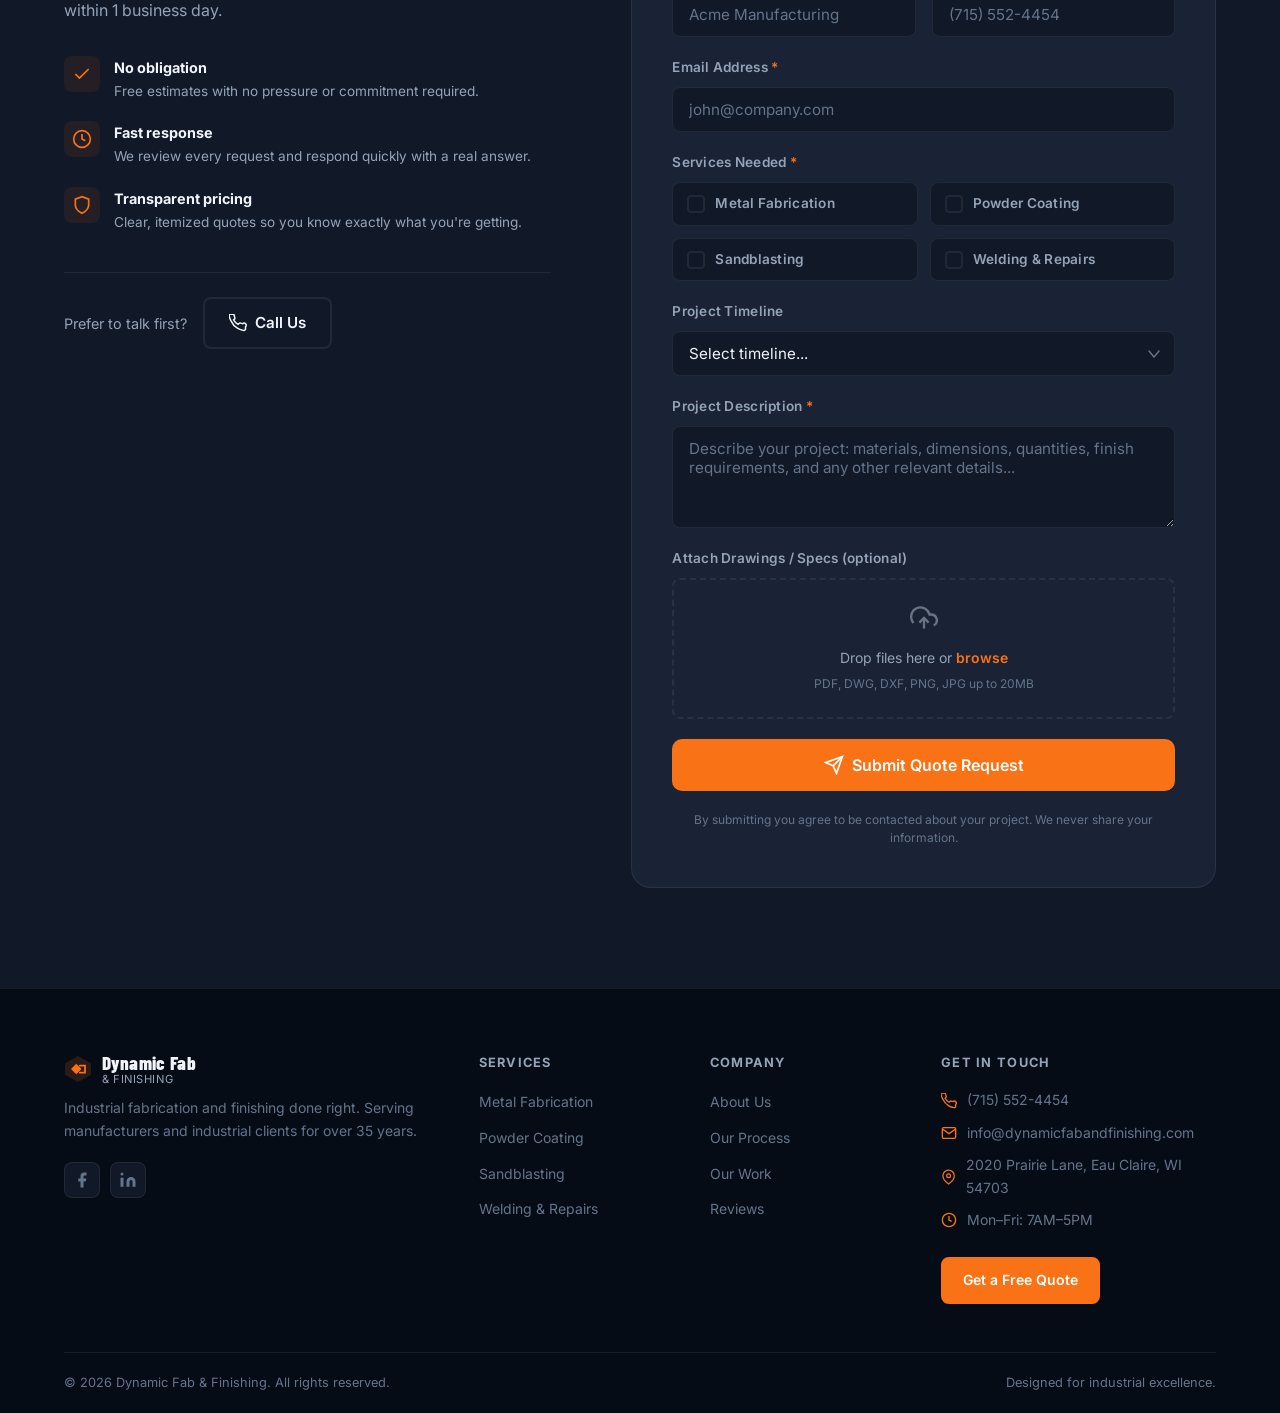
==== commit 7a17dae4: "Add interactive, conversion-focused features to boost sales Enhance the site with high-impact intera" ====
--- a/index.html
+++ b/index.html
@@ -3,257 +3,928 @@
 <head>
   <meta charset="UTF-8" />
   <meta name="viewport" content="width=device-width, initial-scale=1.0" />
-  <title>DealScout — Ranked Multifamily Deals</title>
-  <meta name="description" content="Browse scored & ranked 5/10/20+ unit multifamily properties in-app, underwrite each, and track your pipeline." />
+  <title>Dynamic Fab & Finishing | Metal Fabrication & Industrial Finishing</title>
+  <meta name="description" content="35+ years of precision metal fabrication, powder coating, sandblasting, and welding for industrial and manufacturing clients. Get a free quote today." />
+  <link rel="preconnect" href="https://fonts.googleapis.com" />
+  <link rel="preconnect" href="https://fonts.gstatic.com" crossorigin />
+  <link href="https://fonts.googleapis.com/css2?family=Inter:wght@300;400;500;600;700;800;900&family=Barlow+Condensed:wght@600;700;800&display=swap" rel="stylesheet" />
   <link rel="stylesheet" href="styles.css" />
-  <link rel="icon" href="data:image/svg+xml,%3Csvg xmlns='http://www.w3.org/2000/svg' viewBox='0 0 100 100'%3E%3Ctext y='.9em' font-size='90'%3E%F0%9F%8F%A2%3C/text%3E%3C/svg%3E" />
 </head>
 <body>
-  <header class="top">
-    <div class="top__in">
-      <div class="logo"><span class="logo__m">🏢</span> Deal<b>Scout</b></div>
-      <div class="top__tabs">
-        <button class="tab is-active" data-view="live">Live Listings</button>
-        <button class="tab" data-view="deals">Deal Board</button>
-        <button class="tab" data-view="markets">Markets</button>
-        <button class="tab" data-view="analyze">Analyze</button>
-        <button class="tab" data-view="pipeline">Pipeline</button>
-      </div>
-      <div class="top__sp"></div>
-      <button class="icon-btn" id="themeBtn" title="Toggle light / dark">◐</button>
-    </div>
-  </header>
-
-  <!-- ============ DEALS ============ -->
-  <main class="wrap">
-    <!-- ============ LIVE LISTINGS ============ -->
-    <section class="view is-active" id="view-live">
-      <div class="hero">
-        <div class="hero__l">
-          <span class="eyebrow">Live inventory · active listings · broker contact</span>
-          <h1>Search live listings</h1>
-          <p>Set your buy box and open the current for-sale results on Crexi &amp; LoopNet. Everything shown there is <strong>actively listed</strong>, and each listing page names the <strong>listing broker with a phone number and contact form</strong> — reach out directly.</p>
-        </div>
-      </div>
-
-      <div class="assume">
-        <div class="assume__row">
-          <div class="assume__title">Your buy box</div>
-          <div class="ctrl"><label for="lvCity">City <span class="muted">(optional)</span></label><input id="lvCity" placeholder="e.g. Houston" autocomplete="off" /></div>
-          <div class="ctrl"><label for="lvState">State</label><select id="lvState"></select></div>
-          <div class="ctrl"><label for="lvUnits">Min units</label>
-            <select id="lvUnits">
-              <option value="0">Any</option><option value="5" selected>5+</option>
-              <option value="10">10+</option><option value="20">20+</option><option value="50">50+</option>
-            </select>
-          </div>
-          <div class="ctrl"><label for="lvMax">Max price <span class="muted">(optional)</span></label><input id="lvMax" inputmode="numeric" placeholder="$3,000,000" /></div>
-          <div class="ctrl"><label>&nbsp;</label><button class="btn btn--brand" id="lvGo">Open live searches →</button></div>
-        </div>
-      </div>
-
-      <div id="lvResults" hidden>
-        <div class="lv-summary" id="lvSummary"></div>
-        <div class="src-grid" id="lvSrc"></div>
-        <p class="notice" style="margin-top:16px">
-          <span class="notice__i">✓</span>
-          <span>These open the marketplace's <b>live, active</b> inventory in a new tab. On any listing you like, scroll to the broker card for their <b>name, phone, and email</b> — or use the "Contact" button. Refine units/price on the site's own filters.</span>
-        </p>
-      </div>
-
-      <h3 class="mk-h">Jump straight into a top market</h3>
-      <p class="mk-sub">One click opens that metro's live multifamily inventory. 40 markets — thousands of active listings, each with broker contact.</p>
-      <div class="metro-grid" id="metroGrid"></div>
-    </section>
-
-    <!-- ============ DEAL BOARD ============ -->
-    <section class="view" id="view-deals">
-      <div class="hero">
-        <div class="hero__l">
-          <span class="eyebrow">Multifamily acquisitions · 185+ listings · 33 states</span>
-          <h1>Ranked deal board</h1>
-          <p>Every property is scored by one underwriting engine and ranked strongest-first. Tune your financing once and the whole board re-scores live. Click a row to underwrite it.</p>
-        </div>
-        <div class="kpis" id="kpis"></div>
-      </div>
-
-      <div class="notice">
-        <span class="notice__i">ℹ</span>
-        <div><b>Real leads gathered from live marketplaces</b> (LoopNet, Crexi, CityFeet, Showcase) — unverified snapshots. Confirm price, units &amp; cap at the source before acting. Want auto-updating verified data? A RentCast API key turns on a live feed.</div>
-      </div>
-
-      <!-- Financing assumptions (re-scores everything) -->
-      <div class="assume">
-        <div class="assume__row">
-          <div class="assume__title">Your financing assumptions — applied to every deal</div>
-          <div class="ctrl"><label for="gDown">Down %</label><input id="gDown" inputmode="decimal" value="25" /></div>
-          <div class="ctrl"><label for="gRate">Rate %</label><input id="gRate" inputmode="decimal" value="6.75" /></div>
-          <div class="ctrl"><label for="gAmort">Amort (yrs)</label><input id="gAmort" inputmode="numeric" value="30" /></div>
-          <div class="ctrl"><label for="gClosing">Closing %</label><input id="gClosing" inputmode="decimal" value="3" /></div>
-          <div class="ctrl"><label for="gExp">Op-ex % (for unlisted cap)</label><input id="gExp" inputmode="decimal" value="45" /></div>
-        </div>
-      </div>
-
-      <!-- Filters -->
-      <div class="assume">
-        <div class="assume__row">
-          <div class="assume__title">Filters</div>
-          <div class="ctrl"><label for="fState">State</label><select id="fState"></select></div>
-          <div class="ctrl"><label for="fUnits">Min units</label>
-            <select id="fUnits">
-              <option value="0">Any</option><option value="5">5+</option>
-              <option value="10">10+</option><option value="20">20+</option><option value="40">40+</option>
-            </select>
-          </div>
-          <div class="ctrl"><label for="fMax">Max price</label><input id="fMax" inputmode="numeric" placeholder="e.g. 3,000,000" /></div>
-          <div class="ctrl"><label for="fMinScore">Min score</label>
-            <select id="fMinScore">
-              <option value="0">Any</option><option value="50">50+ (C)</option>
-              <option value="65">65+ (B)</option><option value="80">80+ (A)</option>
-            </select>
-          </div>
-        </div>
-      </div>
-
-      <div class="toolbar">
-        <input id="boardSearch" class="board-search" type="search" placeholder="🔎 Search address or city…" aria-label="Search deals" />
-        <div class="count" id="count"></div>
-        <span class="sort-lbl">Sort</span>
-        <div class="seg" id="sortSeg">
-          <button data-sort="score" class="is-active">Score</button>
-          <button data-sort="cap">Cap rate</button>
-          <button data-sort="cf">Cash flow</button>
-          <button data-sort="price">Price</button>
-        </div>
-        <button class="btn btn--ghost btn--sm" id="csvBtn" title="Export current view to CSV">⭳ CSV</button>
-      </div>
-
-      <div class="list-head">
-        <span></span>
-        <span>Property</span>
-        <span class="lh-r">Price</span>
-        <span class="lh-r">Cap</span>
-        <span class="lh-r">$/unit</span>
-        <span class="lh-r">Cash flow/yr</span>
-        <span>Deal score</span>
-        <span></span>
-      </div>
-      <div class="list" id="list"></div>
-    </section>
-
-    <!-- ============ MARKETS ============ -->
-    <section class="view" id="view-markets">
-      <div class="hero">
-        <div class="hero__l">
-          <span class="eyebrow">Market intelligence · where the yield is</span>
-          <h1>Markets at a glance</h1>
-          <p>The whole board, aggregated. See which metros carry the most inventory, where cap rates actually land, and how the deals grade out at your financing — so you know where to hunt.</p>
-        </div>
-      </div>
-      <div class="mkt-stats" id="mktStats"></div>
-      <div class="charts" id="charts"></div>
-    </section>
-
-    <!-- ============ ANALYZE ANY DEAL ============ -->
-    <section class="view" id="view-analyze">
-      <div class="hero">
-        <div class="hero__l">
-          <span class="eyebrow">Underwrite any property · your numbers</span>
-          <h1>Analyze any deal</h1>
-          <p>Bring a property from anywhere — a LoopNet link, a broker's email, an off-market lead — and underwrite it with <strong>real income</strong>, not just a listed cap rate. Get the deal score, both financing plans, and your <strong>max offer</strong>, then save it to your pipeline.</p>
-        </div>
-      </div>
-
-      <div class="an-wrap">
-        <div class="assume an-form">
-          <div class="assume__row">
-            <div class="assume__title">Property</div>
-            <div class="ctrl" style="flex:1 1 100%"><label for="anName">Deal name / address</label><input id="anName" placeholder="e.g. 16-unit — 500 Oak St, Columbus OH" /></div>
-            <div class="ctrl" style="flex:1 1 100%"><label for="anUrl">Listing URL <span class="muted">(optional)</span></label><input id="anUrl" placeholder="https://www.loopnet.com/Listing/..." /></div>
-            <div class="ctrl"><label for="anPrice">Price</label><input id="anPrice" inputmode="numeric" value="1,600,000" /></div>
-            <div class="ctrl"><label for="anUnits">Units</label><input id="anUnits" inputmode="numeric" value="16" /></div>
-          </div>
-
-          <div class="assume__row" style="margin-top:14px">
-            <div class="assume__title">Income</div>
-            <div class="seg an-seg" id="anModeSeg" style="flex:1 1 100%;max-width:320px">
-              <button data-mode="income" class="is-active">Enter real income</button>
-              <button data-mode="cap">Use a cap rate</button>
-            </div>
-          </div>
-
-          <div class="assume__row an-income" id="anIncomeBlock" style="margin-top:12px">
-            <div class="ctrl"><label for="anRent">Gross rent <span class="muted">/mo</span></label><input id="anRent" inputmode="numeric" value="14,000" /></div>
-            <div class="ctrl"><label for="anOther">Other income <span class="muted">/mo</span></label><input id="anOther" inputmode="numeric" value="500" /></div>
-            <div class="ctrl"><label for="anVac">Vacancy %</label><input id="anVac" inputmode="decimal" value="5" /></div>
-            <div class="ctrl"><label for="anExp">Operating expenses</label>
-              <div class="ctrl-row">
-                <input id="anExpVal" inputmode="decimal" value="45" style="min-width:70px" />
-                <div class="seg seg--mini" id="anExpSeg"><button data-x="pct" class="is-active">%</button><button data-x="dollar">$/yr</button></div>
-              </div>
-            </div>
-          </div>
-
-          <div class="assume__row an-cap" id="anCapBlock" style="margin-top:12px" hidden>
-            <div class="ctrl"><label for="anCap">Cap rate %</label><input id="anCap" inputmode="decimal" value="7.0" /></div>
-          </div>
-
-          <hr class="an-hr" />
-          <div class="assume__row">
-            <div class="assume__title">Financing</div>
-            <div class="ctrl"><label for="anDown">Down %</label><input id="anDown" inputmode="decimal" value="25" /></div>
-            <div class="ctrl"><label for="anRate">Rate %</label><input id="anRate" inputmode="decimal" value="6.75" /></div>
-            <div class="ctrl"><label for="anAmort">Amort (yrs)</label><input id="anAmort" inputmode="numeric" value="30" /></div>
-            <div class="ctrl"><label for="anClosing">Closing %</label><input id="anClosing" inputmode="decimal" value="3" /></div>
-          </div>
-
-          <div class="an-actions">
-            <button class="btn btn--brand" id="anSave">＋ Save to Pipeline</button>
-            <button class="btn btn--ghost" id="anSheet">🖨 One-pager</button>
-            <button class="btn btn--ghost" id="anReset">Reset</button>
-          </div>
-        </div>
-
-        <div class="an-results" id="anResults"></div>
-      </div>
-    </section>
-
-    <!-- ============ PIPELINE ============ -->
-    <section class="view" id="view-pipeline">
-      <div class="pagehead">
-        <h1>Deal pipeline</h1>
-        <p>Deals you've saved, tracked prospect → close. Drag cards between stages. Saved in your browser.</p>
-      </div>
-      <div class="stats" id="pipeStats"></div>
-      <div class="board" id="board"></div>
-      <div class="pipe-tools">
-        <button class="btn btn--ghost btn--sm" id="exportBtn">⭳ Export JSON</button>
-        <label class="btn btn--ghost btn--sm" for="importFile">⭱ Import JSON</label>
-        <input type="file" id="importFile" accept="application/json" hidden />
-        <button class="btn btn--ghost btn--sm btn--danger" id="clearBtn">Clear all</button>
-      </div>
-    </section>
-  </main>
-
-  <footer class="foot">
-    <details class="method">
-      <summary>How the deal score works</summary>
-      <div class="method__body">
-        <p>Each deal gets a <b>0–100 score</b> from four weighted factors, computed on <b>your</b> financing assumptions:</p>
-        <ul>
-          <li><b>Cap rate (35 pts)</b> — 0 pts at 4%, full marks at 9%+.</li>
-          <li><b>Cash-on-cash (25 pts)</b> — 0 at 0%, full at 12%+.</li>
-          <li><b>DSCR (25 pts)</b> — 0 at 1.0×, full at 1.5×+.</li>
-          <li><b>Cash flow per unit (15 pts)</b> — 0 at $0/mo, full at $150/unit/mo.</li>
-        </ul>
-        <p>Grades: <b>A</b> 80+, <b>B</b> 65–79, <b>C</b> 50–64, <b>D</b> under 50. NOI comes from the listed cap rate on the board, or from the income you enter in <b>Analyze</b>. Max offer solves the price that still clears an 8% cash-on-cash and 1.25× DSCR at your terms.</p>
-      </div>
-    </details>
-    <p><b>DealScout</b> — a screening &amp; underwriting tool, not financial advice. Deal Board entries are <b>unverified leads</b> gathered from public marketplaces and can go stale; use <b>Live Listings</b> for current active inventory with broker contact, and verify rent roll, T‑12, taxes &amp; insurance before making an offer.</p>
+
+  <!-- Navigation -->
+  <nav class="nav" id="nav">
+    <div class="nav__inner">
+      <a href="#" class="nav__logo">
+        <span class="nav__logo-icon">
+          <svg width="32" height="32" viewBox="0 0 32 32" fill="none" xmlns="http://www.w3.org/2000/svg">
+            <polygon points="16,2 30,10 30,22 16,30 2,22 2,10" fill="#f97316" opacity="0.15" stroke="#f97316" stroke-width="1.5"/>
+            <path d="M8 16 L14 10 L20 16 L14 22 Z" fill="#f97316"/>
+            <path d="M18 12 L24 12 L24 20 L18 20" stroke="#f97316" stroke-width="2" fill="none" stroke-linecap="round"/>
+          </svg>
+        </span>
+        <div>
+          <span class="nav__logo-name">Dynamic Fab</span>
+          <span class="nav__logo-sub">&amp; Finishing</span>
+        </div>
+      </a>
+      <ul class="nav__links" id="navLinks">
+        <li><a href="#services" class="nav__link">Services</a></li>
+        <li><a href="#configurator" class="nav__link">Configurator</a></li>
+        <li><a href="#colors" class="nav__link">Colors</a></li>
+        <li><a href="#gallery" class="nav__link">Work</a></li>
+        <li><a href="#faq" class="nav__link">FAQ</a></li>
+        <li><a href="#quote" class="nav__link nav__link--cta">Get a Quote</a></li>
+      </ul>
+      <button class="nav__hamburger" id="hamburger" aria-label="Toggle menu">
+        <span></span><span></span><span></span>
+      </button>
+    </div>
+  </nav>
+
+  <!-- Hero -->
+  <section class="hero" id="hero">
+    <div class="hero__bg">
+      <div class="hero__overlay"></div>
+      <div class="hero__grid"></div>
+    </div>
+    <div class="hero__content">
+      <div class="hero__badge">
+        <span class="hero__badge-dot"></span>
+        Trusted Industrial Partner Since 1989
+      </div>
+      <h1 class="hero__headline">
+        Precision Fabrication.<br />
+        <span class="hero__headline--accent">Built to Last.</span>
+      </h1>
+      <p class="hero__sub">
+        Over 35 years delivering industrial-grade metal fabrication, powder coating, sandblasting, and welding for manufacturers and industrial clients who demand uncompromising quality.
+      </p>
+      <div class="hero__actions">
+        <a href="#quote" class="btn btn--primary btn--lg">
+          <svg width="20" height="20" viewBox="0 0 24 24" fill="none" stroke="currentColor" stroke-width="2"><path d="M14 2H6a2 2 0 00-2 2v16a2 2 0 002 2h12a2 2 0 002-2V8z"/><polyline points="14,2 14,8 20,8"/><line x1="16" y1="13" x2="8" y2="13"/><line x1="16" y1="17" x2="8" y2="17"/></svg>
+          Request a Quote
+        </a>
+        <a href="#services" class="btn btn--ghost btn--lg">
+          View Our Services
+          <svg width="18" height="18" viewBox="0 0 24 24" fill="none" stroke="currentColor" stroke-width="2"><polyline points="6,9 12,15 18,9"/></svg>
+        </a>
+      </div>
+      <div class="hero__trust">
+        <div class="hero__trust-item">
+          <svg width="18" height="18" viewBox="0 0 24 24" fill="none" stroke="#22c55e" stroke-width="2.5"><polyline points="20,6 9,17 4,12"/></svg>
+          <span>No obligation estimates</span>
+        </div>
+        <div class="hero__trust-item">
+          <svg width="18" height="18" viewBox="0 0 24 24" fill="none" stroke="#22c55e" stroke-width="2.5"><polyline points="20,6 9,17 4,12"/></svg>
+          <span>Fast turnaround</span>
+        </div>
+        <div class="hero__trust-item">
+          <svg width="18" height="18" viewBox="0 0 24 24" fill="none" stroke="#22c55e" stroke-width="2.5"><polyline points="20,6 9,17 4,12"/></svg>
+          <span>Industrial-grade quality</span>
+        </div>
+      </div>
+    </div>
+    <div class="hero__scroll">
+      <div class="hero__scroll-line"></div>
+      <span>Scroll</span>
+    </div>
+  </section>
+
+  <!-- Stats Bar -->
+  <section class="stats">
+    <div class="container">
+      <div class="stats__grid">
+        <div class="stats__item">
+          <span class="stats__number" data-target="35">0</span><span class="stats__suffix">+</span>
+          <span class="stats__label">Years in Business</span>
+        </div>
+        <div class="stats__divider"></div>
+        <div class="stats__item">
+          <span class="stats__number" data-target="5000">0</span><span class="stats__suffix">+</span>
+          <span class="stats__label">Projects Completed</span>
+        </div>
+        <div class="stats__divider"></div>
+        <div class="stats__item">
+          <span class="stats__number" data-target="500">0</span><span class="stats__suffix">+</span>
+          <span class="stats__label">Industrial Clients</span>
+        </div>
+        <div class="stats__divider"></div>
+        <div class="stats__item">
+          <span class="stats__number" data-target="4">0</span><span class="stats__suffix"></span>
+          <span class="stats__label">Core Specialties</span>
+        </div>
+      </div>
+    </div>
+  </section>
+
+  <!-- Services -->
+  <section class="services" id="services">
+    <div class="container">
+      <div class="section-header">
+        <span class="section-tag">What We Do</span>
+        <h2 class="section-title">Industrial Services <span class="text-accent">Done Right</span></h2>
+        <p class="section-sub">From raw steel to finished product, we handle every stage of your fabrication and finishing needs with precision and care.</p>
+      </div>
+      <div class="services__grid">
+
+        <div class="service-card" data-index="0">
+          <div class="service-card__icon">
+            <svg width="40" height="40" viewBox="0 0 48 48" fill="none" xmlns="http://www.w3.org/2000/svg">
+              <rect x="4" y="20" width="40" height="8" rx="2" stroke="#f97316" stroke-width="2.5" fill="none"/>
+              <rect x="10" y="12" width="28" height="8" rx="1" stroke="#f97316" stroke-width="2" fill="none"/>
+              <rect x="16" y="28" width="16" height="8" rx="1" stroke="#f97316" stroke-width="2" fill="none"/>
+              <line x1="24" y1="36" x2="24" y2="42" stroke="#f97316" stroke-width="2.5" stroke-linecap="round"/>
+              <circle cx="24" cy="44" r="2" fill="#f97316"/>
+            </svg>
+          </div>
+          <h3 class="service-card__title">Metal Fabrication</h3>
+          <p class="service-card__desc">Custom metal cutting, forming, and assembly to exact specifications. We work with steel, aluminum, stainless, and specialty alloys for complex industrial applications.</p>
+          <ul class="service-card__list">
+            <li>CNC cutting &amp; plasma cutting</li>
+            <li>Press brake forming &amp; bending</li>
+            <li>Custom structural assemblies</li>
+            <li>Precision tolerances</li>
+          </ul>
+          <a href="#quote" class="service-card__link">Get a Quote →</a>
+        </div>
+
+        <div class="service-card" data-index="1">
+          <div class="service-card__icon">
+            <svg width="40" height="40" viewBox="0 0 48 48" fill="none" xmlns="http://www.w3.org/2000/svg">
+              <path d="M8 36 Q24 10 40 36" stroke="#f97316" stroke-width="2.5" fill="none" stroke-linecap="round"/>
+              <circle cx="24" cy="24" r="8" stroke="#f97316" stroke-width="2.5" fill="none"/>
+              <circle cx="24" cy="24" r="3" fill="#f97316"/>
+              <line x1="24" y1="6" x2="24" y2="10" stroke="#f97316" stroke-width="2" stroke-linecap="round"/>
+              <line x1="38" y1="12" x2="35" y2="15" stroke="#f97316" stroke-width="2" stroke-linecap="round"/>
+            </svg>
+          </div>
+          <h3 class="service-card__title">Powder Coating</h3>
+          <p class="service-card__desc">Durable, corrosion-resistant powder coat finishes in hundreds of colors and textures. Superior to paint — scratch, chip, and fade resistant for long-lasting protection.</p>
+          <ul class="service-card__list">
+            <li>Hundreds of colors &amp; textures</li>
+            <li>Superior corrosion resistance</li>
+            <li>Environmentally friendly process</li>
+            <li>Industrial &amp; commercial applications</li>
+          </ul>
+          <a href="#quote" class="service-card__link">Get a Quote →</a>
+        </div>
+
+        <div class="service-card" data-index="2">
+          <div class="service-card__icon">
+            <svg width="40" height="40" viewBox="0 0 48 48" fill="none" xmlns="http://www.w3.org/2000/svg">
+              <rect x="6" y="28" width="36" height="12" rx="2" stroke="#f97316" stroke-width="2.5" fill="none"/>
+              <path d="M12 28 L16 16 L32 16 L36 28" stroke="#f97316" stroke-width="2" fill="none"/>
+              <line x1="24" y1="16" x2="24" y2="8" stroke="#f97316" stroke-width="2.5" stroke-linecap="round"/>
+              <path d="M20 8 Q24 4 28 8" stroke="#f97316" stroke-width="2" fill="none" stroke-linecap="round"/>
+              <circle cx="14" cy="34" r="3" fill="#f97316" opacity="0.4"/>
+              <circle cx="24" cy="34" r="3" fill="#f97316" opacity="0.4"/>
+              <circle cx="34" cy="34" r="3" fill="#f97316" opacity="0.4"/>
+            </svg>
+          </div>
+          <h3 class="service-card__title">Sandblasting &amp; Media Blasting</h3>
+          <p class="service-card__desc">Professional surface preparation and cleaning that creates the ideal base for coatings and finishes. We remove rust, scale, old coatings, and contaminants efficiently.</p>
+          <ul class="service-card__list">
+            <li>Steel &amp; aluminum surface prep</li>
+            <li>Rust &amp; scale removal</li>
+            <li>Multiple media options</li>
+            <li>Coating prep &amp; surface profiling</li>
+          </ul>
+          <a href="#quote" class="service-card__link">Get a Quote →</a>
+        </div>
+
+        <div class="service-card" data-index="3">
+          <div class="service-card__icon">
+            <svg width="40" height="40" viewBox="0 0 48 48" fill="none" xmlns="http://www.w3.org/2000/svg">
+              <path d="M6 36 L18 24 L26 32 L36 18" stroke="#f97316" stroke-width="2.5" fill="none" stroke-linecap="round" stroke-linejoin="round"/>
+              <circle cx="36" cy="18" r="4" fill="#f97316"/>
+              <path d="M30 38 L38 38" stroke="#f97316" stroke-width="2.5" stroke-linecap="round"/>
+              <path d="M34 34 L34 42" stroke="#f97316" stroke-width="2.5" stroke-linecap="round"/>
+              <path d="M8 14 Q12 8 18 12" stroke="#f97316" stroke-width="2" fill="none" stroke-linecap="round"/>
+              <circle cx="10" cy="16" r="2" fill="#f97316" opacity="0.6"/>
+            </svg>
+          </div>
+          <h3 class="service-card__title">Welding &amp; Repairs</h3>
+          <p class="service-card__desc">Structural and precision welding using MIG, TIG, and stick processes. We handle new construction, modifications, and repair work for industrial equipment and components.</p>
+          <ul class="service-card__list">
+            <li>MIG, TIG &amp; stick welding</li>
+            <li>Structural welding &amp; repairs</li>
+            <li>Aluminum &amp; stainless welding</li>
+            <li>Field &amp; shop welding available</li>
+          </ul>
+          <a href="#quote" class="service-card__link">Get a Quote →</a>
+        </div>
+
+      </div>
+    </div>
+  </section>
+
+  <!-- Project Configurator -->
+  <section class="configurator" id="configurator">
+    <div class="container">
+      <div class="section-header">
+        <span class="section-tag">Build Your Project</span>
+        <h2 class="section-title">Configure It. <span class="text-accent">We'll Quote It.</span></h2>
+        <p class="section-sub">Tell us what you need in a few clicks. We'll build your project summary and drop it straight into a quote request — no back-and-forth to get started.</p>
+      </div>
+
+      <div class="configurator__panel">
+        <div class="configurator__builder">
+
+          <div class="cfg-step">
+            <div class="cfg-step__label"><span class="cfg-step__num">1</span> What do you need?</div>
+            <div class="cfg-options" data-group="service">
+              <button type="button" class="cfg-chip" data-value="Metal Fabrication" aria-pressed="false">Metal Fabrication</button>
+              <button type="button" class="cfg-chip" data-value="Powder Coating" aria-pressed="false">Powder Coating</button>
+              <button type="button" class="cfg-chip" data-value="Sandblasting" aria-pressed="false">Sandblasting</button>
+              <button type="button" class="cfg-chip" data-value="Welding &amp; Repairs" aria-pressed="false">Welding &amp; Repairs</button>
+            </div>
+          </div>
+
+          <div class="cfg-step">
+            <div class="cfg-step__label"><span class="cfg-step__num">2</span> Material</div>
+            <div class="cfg-options" data-group="material" data-single="true">
+              <button type="button" class="cfg-chip" data-value="Mild / Carbon Steel" aria-pressed="false">Mild / Carbon Steel</button>
+              <button type="button" class="cfg-chip" data-value="Stainless Steel" aria-pressed="false">Stainless Steel</button>
+              <button type="button" class="cfg-chip" data-value="Aluminum" aria-pressed="false">Aluminum</button>
+              <button type="button" class="cfg-chip" data-value="Not sure yet" aria-pressed="false">Not sure yet</button>
+            </div>
+          </div>
+
+          <div class="cfg-step">
+            <div class="cfg-step__label"><span class="cfg-step__num">3</span> Project size</div>
+            <div class="cfg-options" data-group="size" data-single="true">
+              <button type="button" class="cfg-chip" data-value="Small — a few parts" aria-pressed="false">Small</button>
+              <button type="button" class="cfg-chip" data-value="Medium — batch run" aria-pressed="false">Medium batch</button>
+              <button type="button" class="cfg-chip" data-value="Large — production volume" aria-pressed="false">Production volume</button>
+            </div>
+          </div>
+
+          <div class="cfg-step">
+            <div class="cfg-step__label"><span class="cfg-step__num">4</span> How soon?</div>
+            <div class="cfg-options" data-group="timeline" data-single="true">
+              <button type="button" class="cfg-chip" data-value="ASAP / Rush" data-timeline="asap" aria-pressed="false">ASAP / Rush</button>
+              <button type="button" class="cfg-chip" data-value="1–2 Weeks" data-timeline="1-2weeks" aria-pressed="false">1–2 Weeks</button>
+              <button type="button" class="cfg-chip" data-value="2–4 Weeks" data-timeline="2-4weeks" aria-pressed="false">2–4 Weeks</button>
+              <button type="button" class="cfg-chip" data-value="Flexible" data-timeline="flexible" aria-pressed="false">Flexible</button>
+            </div>
+          </div>
+
+        </div>
+
+        <aside class="configurator__summary" id="cfgSummary" aria-live="polite">
+          <h3 class="configurator__summary-title">Your Project</h3>
+          <ul class="cfg-summary-list" id="cfgSummaryList">
+            <li class="cfg-summary-empty">Start selecting options and your project summary builds here.</li>
+          </ul>
+          <div class="configurator__meta">
+            <div class="cfg-meta-row">
+              <span>Estimated turnaround</span>
+              <strong id="cfgTurnaround">—</strong>
+            </div>
+            <div class="cfg-meta-row">
+              <span>Scope</span>
+              <strong id="cfgScope">—</strong>
+            </div>
+          </div>
+          <button type="button" class="btn btn--primary btn--block btn--lg" id="cfgSubmit">
+            <svg width="18" height="18" viewBox="0 0 24 24" fill="none" stroke="currentColor" stroke-width="2"><path d="M5 12h14"/><path d="M12 5l7 7-7 7"/></svg>
+            Get My Quote
+          </button>
+          <p class="configurator__note">Ballpark turnaround only — your exact quote and lead time come back within 1 business day.</p>
+        </aside>
+      </div>
+    </div>
+  </section>
+
+  <!-- About / Trust -->
+  <section class="about" id="about">
+    <div class="container">
+      <div class="about__grid">
+        <div class="about__visual">
+          <div class="about__img-wrap">
+            <div class="about__img-placeholder">
+              <svg width="80" height="80" viewBox="0 0 80 80" fill="none" xmlns="http://www.w3.org/2000/svg">
+                <rect width="80" height="80" rx="4" fill="#1f2937"/>
+                <path d="M20 60 L20 30 L40 20 L60 30 L60 60 Z" stroke="#f97316" stroke-width="2" fill="none"/>
+                <rect x="32" y="44" width="16" height="16" stroke="#f97316" stroke-width="2" fill="none"/>
+                <rect x="24" y="34" width="12" height="10" stroke="#f97316" stroke-width="2" fill="none"/>
+                <rect x="44" y="34" width="12" height="10" stroke="#f97316" stroke-width="2" fill="none"/>
+              </svg>
+              <span>Shop Photo</span>
+            </div>
+            <div class="about__badge-float">
+              <span class="about__badge-year">1989</span>
+              <span class="about__badge-text">Est.</span>
+            </div>
+          </div>
+          <div class="about__cert-strip">
+            <div class="about__cert">
+              <svg width="24" height="24" viewBox="0 0 24 24" fill="none" stroke="#f97316" stroke-width="2"><circle cx="12" cy="8" r="6"/><path d="M8.56 14.52L8 22l4-2 4 2-.56-7.48"/></svg>
+              <span>Certified Welders</span>
+            </div>
+            <div class="about__cert">
+              <svg width="24" height="24" viewBox="0 0 24 24" fill="none" stroke="#f97316" stroke-width="2"><path d="M12 22s8-4 8-10V5l-8-3-8 3v7c0 6 8 10 8 10z"/></svg>
+              <span>Quality Guaranteed</span>
+            </div>
+            <div class="about__cert">
+              <svg width="24" height="24" viewBox="0 0 24 24" fill="none" stroke="#f97316" stroke-width="2"><polyline points="22,12 18,12 15,21 9,3 6,12 2,12"/></svg>
+              <span>On-Time Delivery</span>
+            </div>
+          </div>
+        </div>
+        <div class="about__content">
+          <span class="section-tag">About Us</span>
+          <h2 class="section-title">35+ Years of Industrial <span class="text-accent">Excellence</span></h2>
+          <p class="about__text">Dynamic Fab &amp; Finishing has been the trusted fabrication and finishing partner for industrial manufacturers since 1989. Our reputation is built on one principle: delivering exactly what our clients need, on time, to spec, every time.</p>
+          <p class="about__text">We've invested in modern equipment and skilled craftspeople who take pride in their work. Whether it's a one-off custom piece or a high-volume production run, we apply the same level of expertise and attention to detail.</p>
+          <div class="about__pillars">
+            <div class="about__pillar">
+              <div class="about__pillar-icon">
+                <svg width="24" height="24" viewBox="0 0 24 24" fill="none" stroke="#f97316" stroke-width="2"><path d="M22 11.08V12a10 10 0 11-5.93-9.14"/><polyline points="22,4 12,14.01 9,11.01"/></svg>
+              </div>
+              <div>
+                <h4>Precision Quality</h4>
+                <p>Every job is inspected to ensure it meets your specifications before it leaves our shop.</p>
+              </div>
+            </div>
+            <div class="about__pillar">
+              <div class="about__pillar-icon">
+                <svg width="24" height="24" viewBox="0 0 24 24" fill="none" stroke="#f97316" stroke-width="2"><circle cx="12" cy="12" r="10"/><polyline points="12,6 12,12 16,14"/></svg>
+              </div>
+              <div>
+                <h4>Fast Turnaround</h4>
+                <p>We understand production schedules. Our team works efficiently to keep your timelines on track.</p>
+              </div>
+            </div>
+            <div class="about__pillar">
+              <div class="about__pillar-icon">
+                <svg width="24" height="24" viewBox="0 0 24 24" fill="none" stroke="#f97316" stroke-width="2"><path d="M17 21v-2a4 4 0 00-4-4H5a4 4 0 00-4 4v2"/><circle cx="9" cy="7" r="4"/><path d="M23 21v-2a4 4 0 00-3-3.87"/><path d="M16 3.13a4 4 0 010 7.75"/></svg>
+              </div>
+              <div>
+                <h4>Long-Term Partnerships</h4>
+                <p>Our clients stay with us for decades because we invest in understanding their business needs.</p>
+              </div>
+            </div>
+          </div>
+          <a href="#quote" class="btn btn--primary">Start a Project</a>
+        </div>
+      </div>
+    </div>
+  </section>
+
+  <!-- Process -->
+  <section class="process" id="process">
+    <div class="container">
+      <div class="section-header">
+        <span class="section-tag">How It Works</span>
+        <h2 class="section-title">Simple. Straightforward. <span class="text-accent">Reliable.</span></h2>
+        <p class="section-sub">Getting started is easy. Here's what to expect when you work with us.</p>
+      </div>
+      <div class="process__steps">
+        <div class="process__step">
+          <div class="process__step-num">01</div>
+          <div class="process__step-content">
+            <div class="process__step-icon">
+              <svg width="32" height="32" viewBox="0 0 24 24" fill="none" stroke="#f97316" stroke-width="2"><path d="M14 2H6a2 2 0 00-2 2v16a2 2 0 002 2h12a2 2 0 002-2V8z"/><polyline points="14,2 14,8 20,8"/><line x1="16" y1="13" x2="8" y2="13"/></svg>
+            </div>
+            <h3>Submit Your Request</h3>
+            <p>Fill out our quick quote form with your project details — what you need, materials, quantities, and timeline. Upload drawings or specs if you have them.</p>
+          </div>
+        </div>
+        <div class="process__connector"></div>
+        <div class="process__step">
+          <div class="process__step-num">02</div>
+          <div class="process__step-content">
+            <div class="process__step-icon">
+              <svg width="32" height="32" viewBox="0 0 24 24" fill="none" stroke="#f97316" stroke-width="2"><path d="M21 15a2 2 0 01-2 2H7l-4 4V5a2 2 0 012-2h14a2 2 0 012 2z"/></svg>
+            </div>
+            <h3>We Review &amp; Quote</h3>
+            <p>Our team reviews your request and gets back to you quickly with a detailed, no-obligation quote. We'll ask any clarifying questions upfront to avoid surprises.</p>
+          </div>
+        </div>
+        <div class="process__connector"></div>
+        <div class="process__step">
+          <div class="process__step-num">03</div>
+          <div class="process__step-content">
+            <div class="process__step-icon">
+              <svg width="32" height="32" viewBox="0 0 24 24" fill="none" stroke="#f97316" stroke-width="2"><path d="M14.5 10c-.83 0-1.5-.67-1.5-1.5v-5c0-.83.67-1.5 1.5-1.5s1.5.67 1.5 1.5v5c0 .83-.67 1.5-1.5 1.5z"/><path d="M20.5 10H19V8.5c0-.83.67-1.5 1.5-1.5s1.5.67 1.5 1.5-.67 1.5-1.5 1.5z"/><path d="M9.5 14c.83 0 1.5.67 1.5 1.5v5c0 .83-.67 1.5-1.5 1.5S8 21.33 8 20.5v-5c0-.83.67-1.5 1.5-1.5z"/><path d="M3.5 14H5v1.5c0 .83-.67 1.5-1.5 1.5S2 16.33 2 15.5 2.67 14 3.5 14z"/><path d="M14 14.5c0-.83.67-1.5 1.5-1.5h5c.83 0 1.5.67 1.5 1.5s-.67 1.5-1.5 1.5h-5c-.83 0-1.5-.67-1.5-1.5z"/><path d="M15.5 19H14v1.5c0 .83.67 1.5 1.5 1.5s1.5-.67 1.5-1.5-.67-1.5-1.5-1.5z"/><path d="M10 9.5C10 8.67 9.33 8 8.5 8h-5C2.67 8 2 8.67 2 9.5S2.67 11 3.5 11h5c.83 0 1.5-.67 1.5-1.5z"/><path d="M8.5 5H10V3.5C10 2.67 9.33 2 8.5 2S7 2.67 7 3.5 7.67 5 8.5 5z"/></svg>
+            </div>
+            <h3>We Build It</h3>
+            <p>Once approved, our team gets to work. We keep you updated throughout production and quality-check everything before it ships or is ready for pickup.</p>
+          </div>
+        </div>
+        <div class="process__connector"></div>
+        <div class="process__step">
+          <div class="process__step-num">04</div>
+          <div class="process__step-content">
+            <div class="process__step-icon">
+              <svg width="32" height="32" viewBox="0 0 24 24" fill="none" stroke="#f97316" stroke-width="2"><path d="M5 12h14"/><path d="M12 5l7 7-7 7"/></svg>
+            </div>
+            <h3>Delivered On Time</h3>
+            <p>Your finished parts arrive on schedule, built to spec, and ready to put to work. We stand behind everything we produce.</p>
+          </div>
+        </div>
+      </div>
+    </div>
+  </section>
+
+  <!-- Color Studio -->
+  <section class="colors" id="colors">
+    <div class="container">
+      <div class="section-header">
+        <span class="section-tag">Powder Coat Color Studio</span>
+        <h2 class="section-title">Hundreds of Colors. <span class="text-accent">Pick Yours.</span></h2>
+        <p class="section-sub">Powder coating outlasts paint — chip, scratch, and fade resistant. Tap a color to preview it on a part, then request it by name on your quote.</p>
+      </div>
+
+      <div class="colors__studio">
+        <div class="colors__preview">
+          <svg class="colors__part" viewBox="0 0 240 200" role="img" aria-label="Coated metal bracket preview" xmlns="http://www.w3.org/2000/svg">
+            <defs>
+              <linearGradient id="coatSheen" x1="0" y1="0" x2="1" y2="1">
+                <stop offset="0%" stop-color="#ffffff" stop-opacity="0.35"/>
+                <stop offset="45%" stop-color="#ffffff" stop-opacity="0.05"/>
+                <stop offset="100%" stop-color="#000000" stop-opacity="0.25"/>
+              </linearGradient>
+            </defs>
+            <g id="coatPart">
+              <path d="M40 40 h120 a20 20 0 0 1 20 20 v100 h-40 v-70 a10 10 0 0 0 -10 -10 h-90 z" fill="#f97316"/>
+              <rect x="40" y="40" width="60" height="120" rx="8" fill="#f97316"/>
+              <circle cx="70" cy="70" r="9" fill="rgba(0,0,0,0.35)"/>
+              <circle cx="70" cy="130" r="9" fill="rgba(0,0,0,0.35)"/>
+            </g>
+            <path d="M40 40 h120 a20 20 0 0 1 20 20 v100 h-40 v-70 a10 10 0 0 0 -10 -10 h-90 z" fill="url(#coatSheen)"/>
+            <rect x="40" y="40" width="60" height="120" rx="8" fill="url(#coatSheen)"/>
+          </svg>
+          <div class="colors__current">
+            <span class="colors__current-swatch" id="colorSwatch"></span>
+            <div>
+              <strong id="colorName">Safety Orange</strong>
+              <span id="colorFinish">Gloss finish</span>
+            </div>
+          </div>
+        </div>
+
+        <div class="colors__picker">
+          <div class="colors__swatches" id="colorSwatches" role="listbox" aria-label="Powder coat colors"></div>
+          <a href="#quote" class="btn btn--primary colors__cta" id="colorCta">
+            <svg width="18" height="18" viewBox="0 0 24 24" fill="none" stroke="currentColor" stroke-width="2"><path d="M20 6L9 17l-5-5"/></svg>
+            Quote this color
+          </a>
+        </div>
+      </div>
+    </div>
+  </section>
+
+  <!-- Before / After -->
+  <section class="beforeafter" id="beforeafter">
+    <div class="container">
+      <div class="section-header">
+        <span class="section-tag">See The Difference</span>
+        <h2 class="section-title">From Rusted to <span class="text-accent">Restored</span></h2>
+        <p class="section-sub">Drag the handle to reveal what sandblasting and powder coating do to worn, corroded metal.</p>
+      </div>
+
+      <div class="ba" id="baSlider">
+        <div class="ba__img ba__img--after" aria-hidden="true">
+          <div class="ba__label ba__label--after">After</div>
+        </div>
+        <div class="ba__img ba__img--before" id="baBefore" aria-hidden="true">
+          <div class="ba__label ba__label--before">Before</div>
+        </div>
+        <div class="ba__handle" id="baHandle" role="slider" tabindex="0" aria-label="Before and after comparison slider" aria-valuemin="0" aria-valuemax="100" aria-valuenow="50">
+          <span class="ba__handle-line"></span>
+          <span class="ba__handle-grip">
+            <svg width="20" height="20" viewBox="0 0 24 24" fill="none" stroke="currentColor" stroke-width="2.5"><polyline points="15 18 9 12 15 6"/><polyline points="9 6 15 12 9 18" transform="translate(0,0)"/></svg>
+          </span>
+        </div>
+      </div>
+      <p class="beforeafter__note">Illustrative preview — swap in your real project photos to show off your best work.</p>
+    </div>
+  </section>
+
+  <!-- Gallery -->
+  <section class="gallery" id="gallery">
+    <div class="container">
+      <div class="section-header">
+        <span class="section-tag">Our Work</span>
+        <h2 class="section-title">Built by <span class="text-accent">Our Hands</span></h2>
+        <p class="section-sub">A sample of the fabrication, finishing, and welding projects we've completed for industrial clients.</p>
+      </div>
+      <div class="gallery__grid">
+        <div class="gallery__item gallery__item--featured">
+          <div class="gallery__placeholder">
+            <svg width="48" height="48" viewBox="0 0 48 48" fill="none"><rect width="48" height="48" rx="4" fill="#1f2937"/><path d="M8 36L18 20l8 12 6-8 8 12H8Z" fill="#374151"/><circle cx="34" cy="14" r="5" fill="#374151"/></svg>
+            <span>Featured Project</span>
+          </div>
+          <div class="gallery__overlay">
+            <span class="gallery__tag">Metal Fabrication</span>
+            <h4>Custom Structural Assembly</h4>
+          </div>
+        </div>
+        <div class="gallery__item">
+          <div class="gallery__placeholder">
+            <svg width="36" height="36" viewBox="0 0 48 48" fill="none"><rect width="48" height="48" rx="4" fill="#1f2937"/><path d="M8 36L18 20l8 12 6-8 8 12H8Z" fill="#374151"/></svg>
+            <span>Project Photo</span>
+          </div>
+          <div class="gallery__overlay">
+            <span class="gallery__tag">Powder Coating</span>
+            <h4>Industrial Equipment Finish</h4>
+          </div>
+        </div>
+        <div class="gallery__item">
+          <div class="gallery__placeholder">
+            <svg width="36" height="36" viewBox="0 0 48 48" fill="none"><rect width="48" height="48" rx="4" fill="#1f2937"/><path d="M8 36L18 20l8 12 6-8 8 12H8Z" fill="#374151"/></svg>
+            <span>Project Photo</span>
+          </div>
+          <div class="gallery__overlay">
+            <span class="gallery__tag">Welding</span>
+            <h4>Structural Repair &amp; Reinforcement</h4>
+          </div>
+        </div>
+        <div class="gallery__item">
+          <div class="gallery__placeholder">
+            <svg width="36" height="36" viewBox="0 0 48 48" fill="none"><rect width="48" height="48" rx="4" fill="#1f2937"/><path d="M8 36L18 20l8 12 6-8 8 12H8Z" fill="#374151"/></svg>
+            <span>Project Photo</span>
+          </div>
+          <div class="gallery__overlay">
+            <span class="gallery__tag">Sandblasting</span>
+            <h4>Heavy Equipment Surface Prep</h4>
+          </div>
+        </div>
+        <div class="gallery__item">
+          <div class="gallery__placeholder">
+            <svg width="36" height="36" viewBox="0 0 48 48" fill="none"><rect width="48" height="48" rx="4" fill="#1f2937"/><path d="M8 36L18 20l8 12 6-8 8 12H8Z" fill="#374151"/></svg>
+            <span>Project Photo</span>
+          </div>
+          <div class="gallery__overlay">
+            <span class="gallery__tag">Fabrication</span>
+            <h4>Precision Cut Components</h4>
+          </div>
+        </div>
+      </div>
+      <div class="gallery__note">
+        <svg width="18" height="18" viewBox="0 0 24 24" fill="none" stroke="#6b7280" stroke-width="2"><circle cx="12" cy="12" r="10"/><line x1="12" y1="8" x2="12" y2="12"/><line x1="12" y1="16" x2="12.01" y2="16"/></svg>
+        Photo placeholders — replace with your actual project photos
+      </div>
+    </div>
+  </section>
+
+  <!-- FAQ -->
+  <section class="faq" id="faq">
+    <div class="container">
+      <div class="section-header">
+        <span class="section-tag">Questions</span>
+        <h2 class="section-title">Answers Before You <span class="text-accent">Ask</span></h2>
+        <p class="section-sub">The things customers ask us most, up front and straight.</p>
+      </div>
+      <div class="faq__list">
+
+        <div class="faq__item">
+          <button type="button" class="faq__q" aria-expanded="false">
+            <span>Do you handle both fabrication and finishing in-house?</span>
+            <svg class="faq__icon" width="20" height="20" viewBox="0 0 24 24" fill="none" stroke="currentColor" stroke-width="2"><line x1="12" y1="5" x2="12" y2="19"/><line x1="5" y1="12" x2="19" y2="12"/></svg>
+          </button>
+          <div class="faq__a"><p>Yes. We cut, form, weld, blast, and powder coat all under one roof — so your parts go from raw material to finished product without shipping between vendors. That means tighter quality control and faster turnaround.</p></div>
+        </div>
+
+        <div class="faq__item">
+          <button type="button" class="faq__q" aria-expanded="false">
+            <span>How fast can I get a quote?</span>
+            <svg class="faq__icon" width="20" height="20" viewBox="0 0 24 24" fill="none" stroke="currentColor" stroke-width="2"><line x1="12" y1="5" x2="12" y2="19"/><line x1="5" y1="12" x2="19" y2="12"/></svg>
+          </button>
+          <div class="faq__a"><p>Most quote requests get a detailed, no-obligation response within one business day. Rush projects? Call us at (715) 552-4454 and we'll move fast.</p></div>
+        </div>
+
+        <div class="faq__item">
+          <button type="button" class="faq__q" aria-expanded="false">
+            <span>What materials do you work with?</span>
+            <svg class="faq__icon" width="20" height="20" viewBox="0 0 24 24" fill="none" stroke="currentColor" stroke-width="2"><line x1="12" y1="5" x2="12" y2="19"/><line x1="5" y1="12" x2="19" y2="12"/></svg>
+          </button>
+          <div class="faq__a"><p>Mild and carbon steel, stainless steel, aluminum, and specialty alloys. If you're not sure what's right for the job, tell us the application and we'll recommend the best material.</p></div>
+        </div>
+
+        <div class="faq__item">
+          <button type="button" class="faq__q" aria-expanded="false">
+            <span>Do you take small jobs or only large runs?</span>
+            <svg class="faq__icon" width="20" height="20" viewBox="0 0 24 24" fill="none" stroke="currentColor" stroke-width="2"><line x1="12" y1="5" x2="12" y2="19"/><line x1="5" y1="12" x2="19" y2="12"/></svg>
+          </button>
+          <div class="faq__a"><p>Both. From a single custom bracket or a one-off repair to high-volume production runs, we bring the same precision and attention to every job.</p></div>
+        </div>
+
+        <div class="faq__item">
+          <button type="button" class="faq__q" aria-expanded="false">
+            <span>Why powder coating instead of paint?</span>
+            <svg class="faq__icon" width="20" height="20" viewBox="0 0 24 24" fill="none" stroke="currentColor" stroke-width="2"><line x1="12" y1="5" x2="12" y2="19"/><line x1="5" y1="12" x2="19" y2="12"/></svg>
+          </button>
+          <div class="faq__a"><p>Powder coat is dramatically more durable — it resists chipping, scratching, corrosion, and UV fading far better than liquid paint, and it's an environmentally friendlier process. It comes in hundreds of colors and textures too. Check out our Color Studio above.</p></div>
+        </div>
+
+        <div class="faq__item">
+          <button type="button" class="faq__q" aria-expanded="false">
+            <span>Can you work from my drawings or specs?</span>
+            <svg class="faq__icon" width="20" height="20" viewBox="0 0 24 24" fill="none" stroke="currentColor" stroke-width="2"><line x1="12" y1="5" x2="12" y2="19"/><line x1="5" y1="12" x2="19" y2="12"/></svg>
+          </button>
+          <div class="faq__a"><p>Absolutely. Upload PDFs, DWG, or DXF files right on the quote form. No drawings? Describe what you need and we'll help spec it out with you.</p></div>
+        </div>
+
+      </div>
+    </div>
+  </section>
+
+  <!-- Testimonials -->
+  <section class="testimonials" id="testimonials">
+    <div class="container">
+      <div class="section-header">
+        <span class="section-tag">Client Reviews</span>
+        <h2 class="section-title">What Our Clients <span class="text-accent">Say</span></h2>
+      </div>
+      <div class="testimonials__grid">
+
+        <div class="testimonial-card">
+          <div class="testimonial-card__stars">
+            <svg width="16" height="16" viewBox="0 0 24 24" fill="#f97316"><polygon points="12,2 15.09,8.26 22,9.27 17,14.14 18.18,21.02 12,17.77 5.82,21.02 7,14.14 2,9.27 8.91,8.26"/></svg>
+            <svg width="16" height="16" viewBox="0 0 24 24" fill="#f97316"><polygon points="12,2 15.09,8.26 22,9.27 17,14.14 18.18,21.02 12,17.77 5.82,21.02 7,14.14 2,9.27 8.91,8.26"/></svg>
+            <svg width="16" height="16" viewBox="0 0 24 24" fill="#f97316"><polygon points="12,2 15.09,8.26 22,9.27 17,14.14 18.18,21.02 12,17.77 5.82,21.02 7,14.14 2,9.27 8.91,8.26"/></svg>
+            <svg width="16" height="16" viewBox="0 0 24 24" fill="#f97316"><polygon points="12,2 15.09,8.26 22,9.27 17,14.14 18.18,21.02 12,17.77 5.82,21.02 7,14.14 2,9.27 8.91,8.26"/></svg>
+            <svg width="16" height="16" viewBox="0 0 24 24" fill="#f97316"><polygon points="12,2 15.09,8.26 22,9.27 17,14.14 18.18,21.02 12,17.77 5.82,21.02 7,14.14 2,9.27 8.91,8.26"/></svg>
+          </div>
+          <blockquote class="testimonial-card__quote">"We've been using Dynamic Fab for over 12 years. They consistently deliver quality work on tight timelines. Their powder coating work is flawless — we've never had a field failure on coated parts."</blockquote>
+          <div class="testimonial-card__author">
+            <div class="testimonial-card__avatar">MR</div>
+            <div>
+              <strong>Mike R.</strong>
+              <span>Plant Manager, Industrial Manufacturer</span>
+            </div>
+          </div>
+        </div>
+
+        <div class="testimonial-card">
+          <div class="testimonial-card__stars">
+            <svg width="16" height="16" viewBox="0 0 24 24" fill="#f97316"><polygon points="12,2 15.09,8.26 22,9.27 17,14.14 18.18,21.02 12,17.77 5.82,21.02 7,14.14 2,9.27 8.91,8.26"/></svg>
+            <svg width="16" height="16" viewBox="0 0 24 24" fill="#f97316"><polygon points="12,2 15.09,8.26 22,9.27 17,14.14 18.18,21.02 12,17.77 5.82,21.02 7,14.14 2,9.27 8.91,8.26"/></svg>
+            <svg width="16" height="16" viewBox="0 0 24 24" fill="#f97316"><polygon points="12,2 15.09,8.26 22,9.27 17,14.14 18.18,21.02 12,17.77 5.82,21.02 7,14.14 2,9.27 8.91,8.26"/></svg>
+            <svg width="16" height="16" viewBox="0 0 24 24" fill="#f97316"><polygon points="12,2 15.09,8.26 22,9.27 17,14.14 18.18,21.02 12,17.77 5.82,21.02 7,14.14 2,9.27 8.91,8.26"/></svg>
+            <svg width="16" height="16" viewBox="0 0 24 24" fill="#f97316"><polygon points="12,2 15.09,8.26 22,9.27 17,14.14 18.18,21.02 12,17.77 5.82,21.02 7,14.14 2,9.27 8.91,8.26"/></svg>
+          </div>
+          <blockquote class="testimonial-card__quote">"Had a rush job on custom structural brackets — called Dynamic Fab and they had them fabricated, blasted, and coated within the week. The parts fit perfectly. These guys know what they're doing."</blockquote>
+          <div class="testimonial-card__author">
+            <div class="testimonial-card__avatar">JS</div>
+            <div>
+              <strong>Jason S.</strong>
+              <span>Operations Director, Equipment Co.</span>
+            </div>
+          </div>
+        </div>
+
+        <div class="testimonial-card">
+          <div class="testimonial-card__stars">
+            <svg width="16" height="16" viewBox="0 0 24 24" fill="#f97316"><polygon points="12,2 15.09,8.26 22,9.27 17,14.14 18.18,21.02 12,17.77 5.82,21.02 7,14.14 2,9.27 8.91,8.26"/></svg>
+            <svg width="16" height="16" viewBox="0 0 24 24" fill="#f97316"><polygon points="12,2 15.09,8.26 22,9.27 17,14.14 18.18,21.02 12,17.77 5.82,21.02 7,14.14 2,9.27 8.91,8.26"/></svg>
+            <svg width="16" height="16" viewBox="0 0 24 24" fill="#f97316"><polygon points="12,2 15.09,8.26 22,9.27 17,14.14 18.18,21.02 12,17.77 5.82,21.02 7,14.14 2,9.27 8.91,8.26"/></svg>
+            <svg width="16" height="16" viewBox="0 0 24 24" fill="#f97316"><polygon points="12,2 15.09,8.26 22,9.27 17,14.14 18.18,21.02 12,17.77 5.82,21.02 7,14.14 2,9.27 8.91,8.26"/></svg>
+            <svg width="16" height="16" viewBox="0 0 24 24" fill="#f97316"><polygon points="12,2 15.09,8.26 22,9.27 17,14.14 18.18,21.02 12,17.77 5.82,21.02 7,14.14 2,9.27 8.91,8.26"/></svg>
+          </div>
+          <blockquote class="testimonial-card__quote">"The welding quality is second to none. I've used other shops and always come back to Dynamic Fab. They take the time to understand the application and weld it right the first time, every time."</blockquote>
+          <div class="testimonial-card__author">
+            <div class="testimonial-card__avatar">TC</div>
+            <div>
+              <strong>Tom C.</strong>
+              <span>Maintenance Supervisor, Manufacturing Plant</span>
+            </div>
+          </div>
+        </div>
+
+      </div>
+    </div>
+  </section>
+
+  <!-- Quote Form -->
+  <section class="quote" id="quote">
+    <div class="container">
+      <div class="quote__grid">
+        <div class="quote__info">
+          <span class="section-tag">Get Started</span>
+          <h2 class="section-title">Request a <span class="text-accent">Free Quote</span></h2>
+          <p class="quote__sub">Tell us about your project and we'll get back to you with a detailed, no-obligation quote. Most requests are responded to within 1 business day.</p>
+          <div class="quote__benefits">
+            <div class="quote__benefit">
+              <div class="quote__benefit-icon">
+                <svg width="20" height="20" viewBox="0 0 24 24" fill="none" stroke="#f97316" stroke-width="2"><polyline points="20,6 9,17 4,12"/></svg>
+              </div>
+              <div>
+                <strong>No obligation</strong>
+                <p>Free estimates with no pressure or commitment required.</p>
+              </div>
+            </div>
+            <div class="quote__benefit">
+              <div class="quote__benefit-icon">
+                <svg width="20" height="20" viewBox="0 0 24 24" fill="none" stroke="#f97316" stroke-width="2"><circle cx="12" cy="12" r="10"/><polyline points="12,6 12,12 16,14"/></svg>
+              </div>
+              <div>
+                <strong>Fast response</strong>
+                <p>We review every request and respond quickly with a real answer.</p>
+              </div>
+            </div>
+            <div class="quote__benefit">
+              <div class="quote__benefit-icon">
+                <svg width="20" height="20" viewBox="0 0 24 24" fill="none" stroke="#f97316" stroke-width="2"><path d="M12 22s8-4 8-10V5l-8-3-8 3v7c0 6 8 10 8 10z"/></svg>
+              </div>
+              <div>
+                <strong>Transparent pricing</strong>
+                <p>Clear, itemized quotes so you know exactly what you're getting.</p>
+              </div>
+            </div>
+          </div>
+          <div class="quote__contact-alt">
+            <p>Prefer to talk first?</p>
+            <a href="tel:+17155524454" class="btn btn--ghost">
+              <svg width="18" height="18" viewBox="0 0 24 24" fill="none" stroke="currentColor" stroke-width="2"><path d="M22 16.92v3a2 2 0 01-2.18 2 19.79 19.79 0 01-8.63-3.07A19.5 19.5 0 013.07 9.81a19.79 19.79 0 01-3.07-8.63A2 2 0 012 .18h3a2 2 0 012 1.72c.127.96.361 1.903.7 2.81a2 2 0 01-.45 2.11L6.09 7.91a16 16 0 006 6l1.27-1.27a2 2 0 012.11-.45c.907.339 1.85.573 2.81.7A2 2 0 0122 16.92z"/></svg>
+              Call Us
+            </a>
+          </div>
+        </div>
+        <div class="quote__form-wrap">
+          <form class="quote__form" id="quoteForm" novalidate>
+            <div class="form-row">
+              <div class="form-group">
+                <label for="firstName">First Name <span class="req">*</span></label>
+                <input type="text" id="firstName" name="firstName" placeholder="John" required />
+              </div>
+              <div class="form-group">
+                <label for="lastName">Last Name <span class="req">*</span></label>
+                <input type="text" id="lastName" name="lastName" placeholder="Smith" required />
+              </div>
+            </div>
+            <div class="form-row">
+              <div class="form-group">
+                <label for="company">Company Name <span class="req">*</span></label>
+                <input type="text" id="company" name="company" placeholder="Acme Manufacturing" required />
+              </div>
+              <div class="form-group">
+                <label for="phone">Phone Number <span class="req">*</span></label>
+                <input type="tel" id="phone" name="phone" placeholder="(715) 552-4454" required />
+              </div>
+            </div>
+            <div class="form-group">
+              <label for="email">Email Address <span class="req">*</span></label>
+              <input type="email" id="email" name="email" placeholder="john@company.com" required />
+            </div>
+            <div class="form-group">
+              <label>Services Needed <span class="req">*</span></label>
+              <div class="form-checkboxes">
+                <label class="checkbox-label">
+                  <input type="checkbox" name="services" value="Metal Fabrication" />
+                  <span class="checkbox-box"></span>
+                  Metal Fabrication
+                </label>
+                <label class="checkbox-label">
+                  <input type="checkbox" name="services" value="Powder Coating" />
+                  <span class="checkbox-box"></span>
+                  Powder Coating
+                </label>
+                <label class="checkbox-label">
+                  <input type="checkbox" name="services" value="Sandblasting" />
+                  <span class="checkbox-box"></span>
+                  Sandblasting
+                </label>
+                <label class="checkbox-label">
+                  <input type="checkbox" name="services" value="Welding & Repairs" />
+                  <span class="checkbox-box"></span>
+                  Welding &amp; Repairs
+                </label>
+              </div>
+            </div>
+            <div class="form-group">
+              <label for="timeline">Project Timeline</label>
+              <select id="timeline" name="timeline">
+                <option value="">Select timeline...</option>
+                <option value="asap">ASAP / Rush</option>
+                <option value="1-2weeks">1–2 Weeks</option>
+                <option value="2-4weeks">2–4 Weeks</option>
+                <option value="1-2months">1–2 Months</option>
+                <option value="flexible">Flexible</option>
+              </select>
+            </div>
+            <div class="form-group">
+              <label for="description">Project Description <span class="req">*</span></label>
+              <textarea id="description" name="description" rows="4" placeholder="Describe your project: materials, dimensions, quantities, finish requirements, and any other relevant details..." required></textarea>
+            </div>
+            <div class="form-group">
+              <label for="fileUpload">Attach Drawings / Specs (optional)</label>
+              <div class="file-upload" id="fileUploadArea">
+                <svg width="28" height="28" viewBox="0 0 24 24" fill="none" stroke="#6b7280" stroke-width="2"><polyline points="16,16 12,12 8,16"/><line x1="12" y1="12" x2="12" y2="21"/><path d="M20.39 18.39A5 5 0 0018 9h-1.26A8 8 0 103 16.3"/></svg>
+                <p>Drop files here or <span class="file-upload__browse">browse</span></p>
+                <p class="file-upload__hint">PDF, DWG, DXF, PNG, JPG up to 20MB</p>
+                <input type="file" id="fileUpload" name="files" multiple accept=".pdf,.dwg,.dxf,.png,.jpg,.jpeg" />
+              </div>
+            </div>
+            <button type="submit" class="btn btn--primary btn--block btn--lg">
+              <svg width="20" height="20" viewBox="0 0 24 24" fill="none" stroke="currentColor" stroke-width="2"><line x1="22" y1="2" x2="11" y2="13"/><polygon points="22,2 15,22 11,13 2,9"/></svg>
+              Submit Quote Request
+            </button>
+            <p class="form-disclaimer">By submitting you agree to be contacted about your project. We never share your information.</p>
+          </form>
+          <div class="quote__success" id="quoteSuccess" style="display:none;">
+            <div class="quote__success-icon">
+              <svg width="48" height="48" viewBox="0 0 24 24" fill="none" stroke="#22c55e" stroke-width="2"><path d="M22 11.08V12a10 10 0 11-5.93-9.14"/><polyline points="22,4 12,14.01 9,11.01"/></svg>
+            </div>
+            <h3>Quote Request Received!</h3>
+            <p>Thank you — we'll review your project details and get back to you within 1 business day with a detailed quote.</p>
+            <a href="#" class="btn btn--ghost" id="resetForm">Submit Another Request</a>
+          </div>
+        </div>
+      </div>
+    </div>
+  </section>
+
+  <!-- Footer -->
+  <footer class="footer">
+    <div class="container">
+      <div class="footer__grid">
+        <div class="footer__brand">
+          <a href="#" class="nav__logo">
+            <span class="nav__logo-icon">
+              <svg width="28" height="28" viewBox="0 0 32 32" fill="none">
+                <polygon points="16,2 30,10 30,22 16,30 2,22 2,10" fill="#f97316" opacity="0.15" stroke="#f97316" stroke-width="1.5"/>
+                <path d="M8 16 L14 10 L20 16 L14 22 Z" fill="#f97316"/>
+                <path d="M18 12 L24 12 L24 20 L18 20" stroke="#f97316" stroke-width="2" fill="none" stroke-linecap="round"/>
+              </svg>
+            </span>
+            <div>
+              <span class="nav__logo-name">Dynamic Fab</span>
+              <span class="nav__logo-sub">&amp; Finishing</span>
+            </div>
+          </a>
+          <p class="footer__tagline">Industrial fabrication and finishing done right. Serving manufacturers and industrial clients for over 35 years.</p>
+          <div class="footer__social">
+            <a href="#" class="footer__social-link" aria-label="Facebook">
+              <svg width="18" height="18" viewBox="0 0 24 24" fill="currentColor"><path d="M18 2h-3a5 5 0 00-5 5v3H7v4h3v8h4v-8h3l1-4h-4V7a1 1 0 011-1h3z"/></svg>
+            </a>
+            <a href="#" class="footer__social-link" aria-label="LinkedIn">
+              <svg width="18" height="18" viewBox="0 0 24 24" fill="currentColor"><path d="M16 8a6 6 0 016 6v7h-4v-7a2 2 0 00-2-2 2 2 0 00-2 2v7h-4v-7a6 6 0 016-6zM2 9h4v12H2z"/><circle cx="4" cy="4" r="2"/></svg>
+            </a>
+          </div>
+        </div>
+        <div class="footer__links">
+          <h4>Services</h4>
+          <ul>
+            <li><a href="#services">Metal Fabrication</a></li>
+            <li><a href="#services">Powder Coating</a></li>
+            <li><a href="#services">Sandblasting</a></li>
+            <li><a href="#services">Welding &amp; Repairs</a></li>
+          </ul>
+        </div>
+        <div class="footer__links">
+          <h4>Company</h4>
+          <ul>
+            <li><a href="#about">About Us</a></li>
+            <li><a href="#process">Our Process</a></li>
+            <li><a href="#gallery">Our Work</a></li>
+            <li><a href="#testimonials">Reviews</a></li>
+          </ul>
+        </div>
+        <div class="footer__contact">
+          <h4>Get In Touch</h4>
+          <div class="footer__contact-item">
+            <svg width="16" height="16" viewBox="0 0 24 24" fill="none" stroke="#f97316" stroke-width="2"><path d="M22 16.92v3a2 2 0 01-2.18 2 19.79 19.79 0 01-8.63-3.07A19.5 19.5 0 013.07 9.81a19.79 19.79 0 01-3.07-8.63A2 2 0 012 .18h3a2 2 0 012 1.72c.127.96.361 1.903.7 2.81a2 2 0 01-.45 2.11L6.09 7.91a16 16 0 006 6l1.27-1.27a2 2 0 012.11-.45c.907.339 1.85.573 2.81.7A2 2 0 0122 16.92z"/></svg>
+            <a href="tel:+17155524454">(715) 552-4454</a>
+          </div>
+          <div class="footer__contact-item">
+            <svg width="16" height="16" viewBox="0 0 24 24" fill="none" stroke="#f97316" stroke-width="2"><path d="M4 4h16c1.1 0 2 .9 2 2v12c0 1.1-.9 2-2 2H4c-1.1 0-2-.9-2-2V6c0-1.1.9-2 2-2z"/><polyline points="22,6 12,13 2,6"/></svg>
+            <a href="mailto:info@dynamicfabandfinishing.com">info@dynamicfabandfinishing.com</a>
+          </div>
+          <div class="footer__contact-item">
+            <svg width="16" height="16" viewBox="0 0 24 24" fill="none" stroke="#f97316" stroke-width="2"><path d="M21 10c0 7-9 13-9 13s-9-6-9-13a9 9 0 0118 0z"/><circle cx="12" cy="10" r="3"/></svg>
+            <span>2020 Prairie Lane, Eau Claire, WI 54703</span>
+          </div>
+          <div class="footer__contact-item">
+            <svg width="16" height="16" viewBox="0 0 24 24" fill="none" stroke="#f97316" stroke-width="2"><circle cx="12" cy="12" r="10"/><polyline points="12,6 12,12 16,14"/></svg>
+            <span>Mon–Fri: 7AM–5PM</span>
+          </div>
+          <a href="#quote" class="btn btn--primary footer__cta">Get a Free Quote</a>
+        </div>
+      </div>
+      <div class="footer__bottom">
+        <p>&copy; 2026 Dynamic Fab &amp; Finishing. All rights reserved.</p>
+        <p>Designed for industrial excellence.</p>
+      </div>
+    </div>
   </footer>
 
-  <div class="toast" id="toast" hidden></div>
-  <div id="printSheet" aria-hidden="true"></div>
-  <script src="app.js"></script>
+  <!-- Sticky mobile action bar -->
+  <div class="mobilebar" id="mobilebar">
+    <a href="tel:+17155524454" class="mobilebar__btn mobilebar__btn--call">
+      <svg width="18" height="18" viewBox="0 0 24 24" fill="none" stroke="currentColor" stroke-width="2"><path d="M22 16.92v3a2 2 0 01-2.18 2 19.79 19.79 0 01-8.63-3.07A19.5 19.5 0 013.07 9.81a19.79 19.79 0 01-3.07-8.63A2 2 0 012 .18h3a2 2 0 012 1.72c.127.96.361 1.903.7 2.81a2 2 0 01-.45 2.11L6.09 7.91a16 16 0 006 6l1.27-1.27a2 2 0 012.11-.45c.907.339 1.85.573 2.81.7A2 2 0 0122 16.92z"/></svg>
+      Call Now
+    </a>
+    <a href="#quote" class="mobilebar__btn mobilebar__btn--quote">
+      <svg width="18" height="18" viewBox="0 0 24 24" fill="none" stroke="currentColor" stroke-width="2"><path d="M14 2H6a2 2 0 00-2 2v16a2 2 0 002 2h12a2 2 0 002-2V8z"/><polyline points="14,2 14,8 20,8"/></svg>
+      Free Quote
+    </a>
+  </div>
+
+  <script src="script.js"></script>
 </body>
 </html>
--- a/styles.css
+++ b/styles.css
@@ -1,418 +1,1870 @@
-/* ============================================================
-   DealScout — in-app ranked multifamily deal board
-   Professional edition. Theme-aware (light default + dark).
-   Indigo brand; semantic score colors kept separate.
-   ============================================================ */
+/* =============================================
+   Dynamic Fab & Finishing — Stylesheet
+   ============================================= */
+
+*, *::before, *::after { box-sizing: border-box; margin: 0; padding: 0; }
+
 :root {
-  --bg:        #eef1f8;
-  --bg-tint:   #e7ebf5;
-  --surface:   #ffffff;
-  --surface-2: #f1f3f9;
-  --line:      #e0e4ef;
-  --line-2:    #eaedf5;
-  --text:      #141a2e;
-  --text-2:    #3a4360;
-  --muted:     #6b7691;
-  --brand:     #4a41d6;
-  --brand-2:   #6d63f0;
-  --brand-ink: #ffffff;
-  --brand-soft:#edecfd;
-  --good:      #10914a; --good-bg:#e6f6ec;
-  --warn:      #b8710a; --warn-bg:#fbf1e0;
-  --bad:       #d02525; --bad-bg:#fceaea;
-  --info:      #2160e0; --info-bg:#e7eefe;
-  --gold-1:#fde9a8; --gold-2:#eab308; --gold-ink:#5c4106;
-  --slv-1:#eef1f7; --slv-2:#b9c1d4; --slv-ink:#3a4150;
-  --brz-1:#f6dcc2; --brz-2:#c98a4e; --brz-ink:#4d2f14;
-  --shadow-1: 0 1px 2px rgba(20,26,46,.05);
-  --shadow-2: 0 2px 6px rgba(20,26,46,.06), 0 10px 24px -14px rgba(20,26,46,.22);
-  --shadow-3: 0 12px 34px -16px rgba(20,26,46,.35);
-  --track: #e6e9f2;
-  --radius:   16px;
-  --radius-sm:11px;
-  --font: "Inter var", ui-sans-serif, system-ui, -apple-system, "Segoe UI", Roboto, Helvetica, Arial, sans-serif;
-}
-@media (prefers-color-scheme: dark) {
-  :root {
-    --bg:#080b16; --bg-tint:#0b0f1d; --surface:#121828; --surface-2:#182136; --line:#26304a; --line-2:#1e2740;
-    --text:#f0f3fb; --text-2:#c2cbe0; --muted:#8b98b8; --brand:#7a72ff; --brand-2:#948dff; --brand-soft:rgba(122,114,255,.14);
-    --good:#3ddc8c; --good-bg:rgba(61,220,140,.13); --warn:#fbbf24; --warn-bg:rgba(251,191,36,.13);
-    --bad:#fb7185; --bad-bg:rgba(251,113,133,.13); --info:#5fa2ff; --info-bg:rgba(95,162,255,.13);
-    --gold-1:#c79a2b; --gold-2:#8a6a12; --gold-ink:#fff4d6;
-    --slv-1:#8a93aa; --slv-2:#586178; --slv-ink:#f2f5fb;
-    --brz-1:#a8703f; --brz-2:#6e4522; --brz-ink:#ffe9d4;
-    --track:#242e46;
-    --shadow-1:0 1px 2px rgba(0,0,0,.4);
-    --shadow-2:0 2px 8px rgba(0,0,0,.4), 0 14px 32px -16px rgba(0,0,0,.7);
-    --shadow-3:0 18px 40px -18px rgba(0,0,0,.8);
+  --orange:       #f97316;
+  --orange-dark:  #ea6a0a;
+  --orange-light: #fed7aa;
+  --bg:           #0a0f1a;
+  --bg-card:      #111827;
+  --bg-card2:     #1a2235;
+  --border:       rgba(255,255,255,0.07);
+  --text:         #f1f5f9;
+  --text-muted:   #94a3b8;
+  --text-dim:     #64748b;
+  --green:        #22c55e;
+  --radius:       12px;
+  --radius-lg:    20px;
+  --shadow:       0 4px 24px rgba(0,0,0,0.4);
+  --shadow-lg:    0 8px 48px rgba(0,0,0,0.5);
+  --transition:   0.25s ease;
+}
+
+html { scroll-behavior: smooth; }
+
+body {
+  font-family: 'Inter', system-ui, sans-serif;
+  background: var(--bg);
+  color: var(--text);
+  line-height: 1.6;
+  overflow-x: hidden;
+}
+
+a { color: inherit; text-decoration: none; }
+img { max-width: 100%; display: block; }
+button { cursor: pointer; font-family: inherit; }
+
+/* ---- Container ---- */
+.container {
+  width: 100%;
+  max-width: 1200px;
+  margin: 0 auto;
+  padding: 0 24px;
+}
+
+/* ---- Buttons ---- */
+.btn {
+  display: inline-flex;
+  align-items: center;
+  gap: 8px;
+  padding: 12px 24px;
+  border-radius: 8px;
+  font-weight: 600;
+  font-size: 0.95rem;
+  transition: all var(--transition);
+  border: 2px solid transparent;
+  white-space: nowrap;
+}
+
+.btn--primary {
+  background: var(--orange);
+  color: #fff;
+  border-color: var(--orange);
+}
+.btn--primary:hover {
+  background: var(--orange-dark);
+  border-color: var(--orange-dark);
+  transform: translateY(-1px);
+  box-shadow: 0 6px 24px rgba(249,115,22,0.35);
+}
+
+.btn--ghost {
+  background: transparent;
+  color: var(--text);
+  border-color: var(--border);
+}
+.btn--ghost:hover {
+  border-color: rgba(255,255,255,0.25);
+  background: rgba(255,255,255,0.04);
+}
+
+.btn--lg { padding: 14px 28px; font-size: 1rem; border-radius: 10px; }
+.btn--block { width: 100%; justify-content: center; }
+
+/* ---- Section Helpers ---- */
+.section-tag {
+  display: inline-block;
+  padding: 4px 14px;
+  background: rgba(249,115,22,0.12);
+  color: var(--orange);
+  border-radius: 999px;
+  font-size: 0.8rem;
+  font-weight: 700;
+  letter-spacing: 0.08em;
+  text-transform: uppercase;
+  margin-bottom: 16px;
+  border: 1px solid rgba(249,115,22,0.2);
+}
+
+.section-header {
+  text-align: center;
+  max-width: 680px;
+  margin: 0 auto 64px;
+}
+
+.section-title {
+  font-family: 'Barlow Condensed', sans-serif;
+  font-size: clamp(2rem, 4vw, 3rem);
+  font-weight: 800;
+  line-height: 1.1;
+  letter-spacing: -0.02em;
+  margin-bottom: 16px;
+}
+
+.section-sub {
+  color: var(--text-muted);
+  font-size: 1.05rem;
+  line-height: 1.7;
+}
+
+.text-accent { color: var(--orange); }
+
+/* =============================================
+   NAV
+   ============================================= */
+.nav {
+  position: fixed;
+  top: 0; left: 0; right: 0;
+  z-index: 1000;
+  padding: 16px 0;
+  transition: all var(--transition);
+  border-bottom: 1px solid transparent;
+}
+
+.nav.scrolled {
+  background: rgba(10,15,26,0.95);
+  backdrop-filter: blur(16px);
+  border-bottom-color: var(--border);
+  padding: 12px 0;
+}
+
+.nav__inner {
+  max-width: 1200px;
+  margin: 0 auto;
+  padding: 0 24px;
+  display: flex;
+  align-items: center;
+  justify-content: space-between;
+  gap: 32px;
+}
+
+.nav__logo {
+  display: flex;
+  align-items: center;
+  gap: 10px;
+  flex-shrink: 0;
+}
+
+.nav__logo-icon {
+  display: flex;
+  align-items: center;
+}
+
+.nav__logo-name {
+  display: block;
+  font-family: 'Barlow Condensed', sans-serif;
+  font-size: 1.2rem;
+  font-weight: 800;
+  letter-spacing: 0.02em;
+  line-height: 1;
+}
+
+.nav__logo-sub {
+  display: block;
+  font-size: 0.7rem;
+  color: var(--text-muted);
+  letter-spacing: 0.05em;
+  text-transform: uppercase;
+  line-height: 1;
+  margin-top: 2px;
+}
+
+.nav__links {
+  display: flex;
+  align-items: center;
+  gap: 8px;
+  list-style: none;
+}
+
+.nav__link {
+  padding: 8px 14px;
+  border-radius: 8px;
+  font-size: 0.9rem;
+  font-weight: 500;
+  color: var(--text-muted);
+  transition: all var(--transition);
+}
+
+.nav__link:hover { color: var(--text); background: rgba(255,255,255,0.04); }
+
+.nav__link--cta {
+  background: var(--orange);
+  color: #fff !important;
+  padding: 9px 18px;
+  font-weight: 600;
+}
+.nav__link--cta:hover {
+  background: var(--orange-dark);
+  transform: translateY(-1px);
+}
+
+.nav__hamburger {
+  display: none;
+  flex-direction: column;
+  gap: 5px;
+  background: none;
+  border: none;
+  padding: 4px;
+}
+
+.nav__hamburger span {
+  display: block;
+  width: 24px;
+  height: 2px;
+  background: var(--text);
+  border-radius: 2px;
+  transition: all var(--transition);
+}
+
+/* =============================================
+   HERO
+   ============================================= */
+.hero {
+  min-height: 100vh;
+  display: flex;
+  align-items: center;
+  position: relative;
+  padding: 120px 24px 80px;
+}
+
+.hero__bg {
+  position: absolute;
+  inset: 0;
+  overflow: hidden;
+}
+
+.hero__overlay {
+  position: absolute;
+  inset: 0;
+  background: radial-gradient(ellipse 80% 80% at 50% -20%, rgba(249,115,22,0.08) 0%, transparent 60%),
+              radial-gradient(ellipse 60% 60% at 80% 80%, rgba(249,115,22,0.04) 0%, transparent 50%),
+              linear-gradient(180deg, var(--bg) 0%, #0d1526 100%);
+}
+
+.hero__grid {
+  position: absolute;
+  inset: 0;
+  background-image:
+    linear-gradient(rgba(249,115,22,0.05) 1px, transparent 1px),
+    linear-gradient(90deg, rgba(249,115,22,0.05) 1px, transparent 1px);
+  background-size: 80px 80px;
+  mask-image: radial-gradient(ellipse 70% 70% at 50% 50%, black 20%, transparent 80%);
+}
+
+.hero__content {
+  position: relative;
+  max-width: 760px;
+  margin: 0 auto;
+  text-align: center;
+}
+
+.hero__badge {
+  display: inline-flex;
+  align-items: center;
+  gap: 8px;
+  padding: 6px 16px;
+  background: rgba(249,115,22,0.08);
+  border: 1px solid rgba(249,115,22,0.2);
+  border-radius: 999px;
+  font-size: 0.85rem;
+  font-weight: 600;
+  color: var(--orange-light);
+  margin-bottom: 28px;
+  letter-spacing: 0.02em;
+}
+
+.hero__badge-dot {
+  width: 8px;
+  height: 8px;
+  border-radius: 50%;
+  background: var(--orange);
+  animation: pulse 2s infinite;
+}
+
+@keyframes pulse {
+  0%, 100% { opacity: 1; transform: scale(1); }
+  50% { opacity: 0.6; transform: scale(0.8); }
+}
+
+.hero__headline {
+  font-family: 'Barlow Condensed', sans-serif;
+  font-size: clamp(3rem, 7vw, 5.5rem);
+  font-weight: 800;
+  line-height: 1.0;
+  letter-spacing: -0.02em;
+  margin-bottom: 24px;
+}
+
+.hero__headline--accent {
+  color: var(--orange);
+  display: block;
+}
+
+.hero__sub {
+  font-size: clamp(1rem, 2vw, 1.2rem);
+  color: var(--text-muted);
+  line-height: 1.7;
+  margin-bottom: 40px;
+  max-width: 600px;
+  margin-left: auto;
+  margin-right: auto;
+}
+
+.hero__actions {
+  display: flex;
+  align-items: center;
+  justify-content: center;
+  gap: 16px;
+  flex-wrap: wrap;
+  margin-bottom: 40px;
+}
+
+.hero__trust {
+  display: flex;
+  align-items: center;
+  justify-content: center;
+  gap: 24px;
+  flex-wrap: wrap;
+}
+
+.hero__trust-item {
+  display: flex;
+  align-items: center;
+  gap: 6px;
+  font-size: 0.875rem;
+  color: var(--text-muted);
+  font-weight: 500;
+}
+
+.hero__scroll {
+  position: absolute;
+  bottom: 32px;
+  left: 50%;
+  transform: translateX(-50%);
+  display: flex;
+  flex-direction: column;
+  align-items: center;
+  gap: 8px;
+  font-size: 0.7rem;
+  letter-spacing: 0.1em;
+  text-transform: uppercase;
+  color: var(--text-dim);
+}
+
+.hero__scroll-line {
+  width: 1px;
+  height: 40px;
+  background: linear-gradient(to bottom, transparent, var(--orange));
+  animation: scrollLine 1.5s ease-in-out infinite;
+}
+
+@keyframes scrollLine {
+  0% { transform: scaleY(0); transform-origin: top; }
+  50% { transform: scaleY(1); transform-origin: top; }
+  50.01% { transform: scaleY(1); transform-origin: bottom; }
+  100% { transform: scaleY(0); transform-origin: bottom; }
+}
+
+/* =============================================
+   STATS
+   ============================================= */
+.stats {
+  padding: 48px 0;
+  background: var(--bg-card);
+  border-top: 1px solid var(--border);
+  border-bottom: 1px solid var(--border);
+}
+
+.stats__grid {
+  display: flex;
+  align-items: center;
+  justify-content: center;
+  gap: 0;
+  flex-wrap: wrap;
+}
+
+.stats__item {
+  display: flex;
+  flex-direction: column;
+  align-items: center;
+  gap: 6px;
+  padding: 16px 48px;
+  text-align: center;
+}
+
+.stats__number {
+  font-family: 'Barlow Condensed', sans-serif;
+  font-size: 3.5rem;
+  font-weight: 800;
+  color: var(--orange);
+  line-height: 1;
+}
+
+.stats__suffix {
+  font-family: 'Barlow Condensed', sans-serif;
+  font-size: 2.5rem;
+  font-weight: 700;
+  color: var(--orange);
+  margin-left: 2px;
+}
+
+.stats__label {
+  font-size: 0.85rem;
+  color: var(--text-muted);
+  font-weight: 500;
+  letter-spacing: 0.03em;
+  text-transform: uppercase;
+}
+
+.stats__divider {
+  width: 1px;
+  height: 60px;
+  background: var(--border);
+}
+
+/* =============================================
+   SERVICES
+   ============================================= */
+.services {
+  padding: 100px 0;
+}
+
+.services__grid {
+  display: grid;
+  grid-template-columns: repeat(auto-fit, minmax(260px, 1fr));
+  gap: 24px;
+}
+
+.service-card {
+  background: var(--bg-card);
+  border: 1px solid var(--border);
+  border-radius: var(--radius-lg);
+  padding: 32px;
+  transition: all var(--transition);
+  position: relative;
+  overflow: hidden;
+}
+
+.service-card::before {
+  content: '';
+  position: absolute;
+  top: 0; left: 0; right: 0;
+  height: 3px;
+  background: var(--orange);
+  transform: scaleX(0);
+  transition: transform var(--transition);
+}
+
+.service-card:hover {
+  transform: translateY(-4px);
+  border-color: rgba(249,115,22,0.2);
+  box-shadow: 0 16px 48px rgba(0,0,0,0.3), 0 0 0 1px rgba(249,115,22,0.1);
+}
+
+.service-card:hover::before { transform: scaleX(1); }
+
+.service-card__icon {
+  width: 72px;
+  height: 72px;
+  background: rgba(249,115,22,0.08);
+  border: 1px solid rgba(249,115,22,0.15);
+  border-radius: var(--radius);
+  display: flex;
+  align-items: center;
+  justify-content: center;
+  margin-bottom: 24px;
+  transition: all var(--transition);
+}
+
+.service-card:hover .service-card__icon {
+  background: rgba(249,115,22,0.15);
+  border-color: rgba(249,115,22,0.3);
+}
+
+.service-card__title {
+  font-family: 'Barlow Condensed', sans-serif;
+  font-size: 1.5rem;
+  font-weight: 700;
+  margin-bottom: 12px;
+  letter-spacing: 0.01em;
+}
+
+.service-card__desc {
+  color: var(--text-muted);
+  font-size: 0.95rem;
+  line-height: 1.6;
+  margin-bottom: 20px;
+}
+
+.service-card__list {
+  list-style: none;
+  display: flex;
+  flex-direction: column;
+  gap: 8px;
+  margin-bottom: 28px;
+}
+
+.service-card__list li {
+  display: flex;
+  align-items: center;
+  gap: 8px;
+  font-size: 0.88rem;
+  color: var(--text-muted);
+}
+
+.service-card__list li::before {
+  content: '';
+  width: 5px;
+  height: 5px;
+  border-radius: 50%;
+  background: var(--orange);
+  flex-shrink: 0;
+}
+
+.service-card__link {
+  font-size: 0.9rem;
+  font-weight: 600;
+  color: var(--orange);
+  transition: gap var(--transition);
+  display: inline-block;
+}
+
+.service-card__link:hover { opacity: 0.8; }
+
+/* =============================================
+   ABOUT
+   ============================================= */
+.about {
+  padding: 100px 0;
+  background: var(--bg-card);
+  border-top: 1px solid var(--border);
+  border-bottom: 1px solid var(--border);
+}
+
+.about__grid {
+  display: grid;
+  grid-template-columns: 1fr 1fr;
+  gap: 80px;
+  align-items: center;
+}
+
+.about__visual {
+  display: flex;
+  flex-direction: column;
+  gap: 24px;
+}
+
+.about__img-wrap {
+  position: relative;
+}
+
+.about__img-placeholder {
+  aspect-ratio: 4/3;
+  background: var(--bg-card2);
+  border: 2px dashed rgba(249,115,22,0.2);
+  border-radius: var(--radius-lg);
+  display: flex;
+  flex-direction: column;
+  align-items: center;
+  justify-content: center;
+  gap: 12px;
+  color: var(--text-dim);
+  font-size: 0.85rem;
+}
+
+.about__badge-float {
+  position: absolute;
+  bottom: -16px;
+  right: -16px;
+  background: var(--orange);
+  border-radius: 12px;
+  padding: 16px 20px;
+  text-align: center;
+  box-shadow: 0 8px 32px rgba(249,115,22,0.4);
+}
+
+.about__badge-year {
+  display: block;
+  font-family: 'Barlow Condensed', sans-serif;
+  font-size: 2rem;
+  font-weight: 800;
+  color: #fff;
+  line-height: 1;
+}
+
+.about__badge-text {
+  display: block;
+  font-size: 0.7rem;
+  color: rgba(255,255,255,0.7);
+  text-transform: uppercase;
+  letter-spacing: 0.1em;
+  margin-top: 2px;
+}
+
+.about__cert-strip {
+  display: flex;
+  gap: 16px;
+  flex-wrap: wrap;
+}
+
+.about__cert {
+  flex: 1;
+  min-width: 120px;
+  display: flex;
+  align-items: center;
+  gap: 8px;
+  padding: 12px 16px;
+  background: var(--bg-card2);
+  border: 1px solid var(--border);
+  border-radius: var(--radius);
+  font-size: 0.8rem;
+  font-weight: 600;
+  color: var(--text-muted);
+}
+
+.about__content { display: flex; flex-direction: column; gap: 16px; }
+
+.about__text {
+  color: var(--text-muted);
+  font-size: 1rem;
+  line-height: 1.7;
+}
+
+.about__pillars {
+  display: flex;
+  flex-direction: column;
+  gap: 20px;
+  margin: 8px 0 24px;
+}
+
+.about__pillar {
+  display: flex;
+  gap: 16px;
+  align-items: flex-start;
+}
+
+.about__pillar-icon {
+  width: 44px;
+  height: 44px;
+  background: rgba(249,115,22,0.08);
+  border: 1px solid rgba(249,115,22,0.15);
+  border-radius: var(--radius);
+  display: flex;
+  align-items: center;
+  justify-content: center;
+  flex-shrink: 0;
+}
+
+.about__pillar h4 {
+  font-size: 0.95rem;
+  font-weight: 700;
+  margin-bottom: 4px;
+}
+
+.about__pillar p {
+  font-size: 0.875rem;
+  color: var(--text-muted);
+  line-height: 1.5;
+}
+
+/* =============================================
+   PROCESS
+   ============================================= */
+.process {
+  padding: 100px 0;
+}
+
+.process__steps {
+  display: flex;
+  align-items: flex-start;
+  gap: 0;
+  flex-wrap: wrap;
+}
+
+.process__step {
+  flex: 1;
+  min-width: 200px;
+  position: relative;
+}
+
+.process__step-num {
+  font-family: 'Barlow Condensed', sans-serif;
+  font-size: 4rem;
+  font-weight: 800;
+  color: rgba(249,115,22,0.1);
+  line-height: 1;
+  margin-bottom: 8px;
+  letter-spacing: -0.02em;
+}
+
+.process__step-content {
+  background: var(--bg-card);
+  border: 1px solid var(--border);
+  border-radius: var(--radius-lg);
+  padding: 28px;
+  margin-right: 8px;
+  height: 100%;
+  transition: all var(--transition);
+}
+
+.process__step-content:hover {
+  border-color: rgba(249,115,22,0.2);
+  transform: translateY(-2px);
+}
+
+.process__step-icon {
+  width: 52px;
+  height: 52px;
+  background: rgba(249,115,22,0.08);
+  border-radius: var(--radius);
+  display: flex;
+  align-items: center;
+  justify-content: center;
+  margin-bottom: 16px;
+}
+
+.process__step-content h3 {
+  font-family: 'Barlow Condensed', sans-serif;
+  font-size: 1.3rem;
+  font-weight: 700;
+  margin-bottom: 10px;
+}
+
+.process__step-content p {
+  font-size: 0.9rem;
+  color: var(--text-muted);
+  line-height: 1.6;
+}
+
+.process__connector {
+  width: 32px;
+  height: 2px;
+  background: linear-gradient(90deg, var(--orange), rgba(249,115,22,0.2));
+  align-self: center;
+  margin-top: 24px;
+  flex-shrink: 0;
+}
+
+/* =============================================
+   GALLERY
+   ============================================= */
+.gallery {
+  padding: 100px 0;
+  background: var(--bg-card);
+  border-top: 1px solid var(--border);
+  border-bottom: 1px solid var(--border);
+}
+
+.gallery__grid {
+  display: grid;
+  grid-template-columns: repeat(3, 1fr);
+  grid-template-rows: 260px 260px;
+  gap: 16px;
+}
+
+.gallery__item {
+  position: relative;
+  border-radius: var(--radius-lg);
+  overflow: hidden;
+  cursor: pointer;
+  background: var(--bg-card2);
+}
+
+.gallery__item--featured {
+  grid-column: 1 / 2;
+  grid-row: 1 / 3;
+}
+
+.gallery__placeholder {
+  width: 100%;
+  height: 100%;
+  display: flex;
+  flex-direction: column;
+  align-items: center;
+  justify-content: center;
+  gap: 12px;
+  color: var(--text-dim);
+  font-size: 0.8rem;
+  border: 2px dashed rgba(249,115,22,0.1);
+  border-radius: var(--radius-lg);
+  transition: all var(--transition);
+}
+
+.gallery__item:hover .gallery__placeholder {
+  border-color: rgba(249,115,22,0.25);
+  background: rgba(249,115,22,0.03);
+}
+
+.gallery__overlay {
+  position: absolute;
+  bottom: 0; left: 0; right: 0;
+  padding: 20px;
+  background: linear-gradient(to top, rgba(10,15,26,0.95) 0%, transparent 100%);
+  transform: translateY(4px);
+  opacity: 0;
+  transition: all var(--transition);
+}
+
+.gallery__item:hover .gallery__overlay {
+  opacity: 1;
+  transform: translateY(0);
+}
+
+.gallery__tag {
+  display: inline-block;
+  padding: 3px 10px;
+  background: var(--orange);
+  border-radius: 999px;
+  font-size: 0.72rem;
+  font-weight: 700;
+  text-transform: uppercase;
+  letter-spacing: 0.05em;
+  margin-bottom: 6px;
+}
+
+.gallery__overlay h4 {
+  font-size: 0.95rem;
+  font-weight: 600;
+}
+
+.gallery__note {
+  display: flex;
+  align-items: center;
+  gap: 8px;
+  margin-top: 16px;
+  font-size: 0.8rem;
+  color: var(--text-dim);
+  justify-content: center;
+}
+
+/* =============================================
+   TESTIMONIALS
+   ============================================= */
+.testimonials {
+  padding: 100px 0;
+}
+
+.testimonials__grid {
+  display: grid;
+  grid-template-columns: repeat(auto-fit, minmax(300px, 1fr));
+  gap: 24px;
+}
+
+.testimonial-card {
+  background: var(--bg-card);
+  border: 1px solid var(--border);
+  border-radius: var(--radius-lg);
+  padding: 32px;
+  transition: all var(--transition);
+}
+
+.testimonial-card:hover {
+  border-color: rgba(249,115,22,0.15);
+  transform: translateY(-2px);
+}
+
+.testimonial-card__stars {
+  display: flex;
+  gap: 4px;
+  margin-bottom: 20px;
+}
+
+.testimonial-card__quote {
+  color: var(--text-muted);
+  font-size: 0.95rem;
+  line-height: 1.7;
+  font-style: italic;
+  margin-bottom: 24px;
+  position: relative;
+}
+
+.testimonial-card__quote::before {
+  content: '"';
+  font-family: 'Barlow Condensed', sans-serif;
+  font-size: 3rem;
+  color: rgba(249,115,22,0.2);
+  line-height: 0;
+  vertical-align: -0.4em;
+  margin-right: 4px;
+}
+
+.testimonial-card__author {
+  display: flex;
+  align-items: center;
+  gap: 12px;
+}
+
+.testimonial-card__avatar {
+  width: 44px;
+  height: 44px;
+  border-radius: 50%;
+  background: rgba(249,115,22,0.15);
+  border: 1px solid rgba(249,115,22,0.2);
+  display: flex;
+  align-items: center;
+  justify-content: center;
+  font-size: 0.8rem;
+  font-weight: 700;
+  color: var(--orange);
+  flex-shrink: 0;
+}
+
+.testimonial-card__author strong {
+  display: block;
+  font-size: 0.9rem;
+  margin-bottom: 2px;
+}
+
+.testimonial-card__author span {
+  font-size: 0.8rem;
+  color: var(--text-dim);
+}
+
+/* =============================================
+   QUOTE FORM
+   ============================================= */
+.quote {
+  padding: 100px 0;
+  background: var(--bg-card);
+  border-top: 1px solid var(--border);
+}
+
+.quote__grid {
+  display: grid;
+  grid-template-columns: 1fr 1.2fr;
+  gap: 80px;
+  align-items: start;
+}
+
+.quote__sub {
+  color: var(--text-muted);
+  font-size: 1rem;
+  line-height: 1.7;
+  margin-bottom: 32px;
+}
+
+.quote__benefits {
+  display: flex;
+  flex-direction: column;
+  gap: 20px;
+  margin-bottom: 40px;
+}
+
+.quote__benefit {
+  display: flex;
+  gap: 14px;
+  align-items: flex-start;
+}
+
+.quote__benefit-icon {
+  width: 36px;
+  height: 36px;
+  background: rgba(249,115,22,0.08);
+  border-radius: 8px;
+  display: flex;
+  align-items: center;
+  justify-content: center;
+  flex-shrink: 0;
+}
+
+.quote__benefit strong {
+  display: block;
+  font-size: 0.9rem;
+  margin-bottom: 2px;
+}
+
+.quote__benefit p {
+  font-size: 0.85rem;
+  color: var(--text-muted);
+  line-height: 1.5;
+}
+
+.quote__contact-alt {
+  display: flex;
+  align-items: center;
+  gap: 16px;
+  padding-top: 24px;
+  border-top: 1px solid var(--border);
+}
+
+.quote__contact-alt p {
+  font-size: 0.9rem;
+  color: var(--text-muted);
+}
+
+/* ---- Form ---- */
+.quote__form-wrap {
+  background: var(--bg-card2);
+  border: 1px solid var(--border);
+  border-radius: var(--radius-lg);
+  padding: 40px;
+}
+
+.quote__form {
+  display: flex;
+  flex-direction: column;
+  gap: 20px;
+}
+
+.form-row {
+  display: grid;
+  grid-template-columns: 1fr 1fr;
+  gap: 16px;
+}
+
+.form-group {
+  display: flex;
+  flex-direction: column;
+  gap: 8px;
+}
+
+.form-group label {
+  font-size: 0.85rem;
+  font-weight: 600;
+  color: var(--text-muted);
+  letter-spacing: 0.02em;
+}
+
+.req { color: var(--orange); }
+
+.form-group input,
+.form-group select,
+.form-group textarea {
+  background: var(--bg-card);
+  border: 1px solid var(--border);
+  border-radius: 8px;
+  padding: 12px 16px;
+  color: var(--text);
+  font-size: 0.95rem;
+  font-family: inherit;
+  transition: border-color var(--transition), box-shadow var(--transition);
+  outline: none;
+  width: 100%;
+}
+
+.form-group select {
+  appearance: none;
+  background-image: url("data:image/svg+xml,%3Csvg width='12' height='8' viewBox='0 0 12 8' fill='none' xmlns='http://www.w3.org/2000/svg'%3E%3Cpath d='M1 1L6 7L11 1' stroke='%2364748b' stroke-width='1.5' stroke-linecap='round'/%3E%3C/svg%3E");
+  background-repeat: no-repeat;
+  background-position: right 14px center;
+  padding-right: 36px;
+}
+
+.form-group input::placeholder,
+.form-group textarea::placeholder {
+  color: var(--text-dim);
+}
+
+.form-group input:focus,
+.form-group select:focus,
+.form-group textarea:focus {
+  border-color: rgba(249,115,22,0.4);
+  box-shadow: 0 0 0 3px rgba(249,115,22,0.08);
+}
+
+.form-group input.error,
+.form-group select.error,
+.form-group textarea.error {
+  border-color: #ef4444;
+}
+
+.form-group textarea { resize: vertical; min-height: 100px; }
+
+.form-checkboxes {
+  display: grid;
+  grid-template-columns: 1fr 1fr;
+  gap: 12px;
+}
+
+.checkbox-label {
+  display: flex;
+  align-items: center;
+  gap: 10px;
+  cursor: pointer;
+  font-size: 0.875rem;
+  color: var(--text-muted);
+  padding: 10px 14px;
+  background: var(--bg-card);
+  border: 1px solid var(--border);
+  border-radius: 8px;
+  transition: all var(--transition);
+  user-select: none;
+}
+
+.checkbox-label:hover {
+  border-color: rgba(249,115,22,0.2);
+  color: var(--text);
+}
+
+.checkbox-label input[type="checkbox"] { display: none; }
+
+.checkbox-box {
+  width: 18px;
+  height: 18px;
+  border: 2px solid var(--border);
+  border-radius: 4px;
+  flex-shrink: 0;
+  display: flex;
+  align-items: center;
+  justify-content: center;
+  transition: all var(--transition);
+}
+
+.checkbox-label input:checked ~ .checkbox-box {
+  background: var(--orange);
+  border-color: var(--orange);
+}
+
+.checkbox-label input:checked ~ .checkbox-box::after {
+  content: '';
+  width: 5px;
+  height: 9px;
+  border: 2px solid #fff;
+  border-top: none;
+  border-left: none;
+  transform: rotate(45deg) translateY(-1px);
+  display: block;
+}
+
+.checkbox-label input:checked ~ * { color: var(--text); }
+
+/* File Upload */
+.file-upload {
+  border: 2px dashed var(--border);
+  border-radius: 8px;
+  padding: 24px;
+  text-align: center;
+  cursor: pointer;
+  transition: all var(--transition);
+  position: relative;
+}
+
+.file-upload:hover {
+  border-color: rgba(249,115,22,0.3);
+  background: rgba(249,115,22,0.02);
+}
+
+.file-upload input {
+  position: absolute;
+  inset: 0;
+  opacity: 0;
+  cursor: pointer;
+  border: none;
+  padding: 0;
+}
+
+.file-upload p {
+  font-size: 0.875rem;
+  color: var(--text-muted);
+  margin-top: 8px;
+}
+
+.file-upload__browse { color: var(--orange); font-weight: 600; }
+
+.file-upload__hint { font-size: 0.75rem !important; color: var(--text-dim) !important; margin-top: 4px !important; }
+
+.form-disclaimer {
+  font-size: 0.75rem;
+  color: var(--text-dim);
+  text-align: center;
+  line-height: 1.5;
+}
+
+/* Success state */
+.quote__success {
+  text-align: center;
+  padding: 48px 32px;
+  display: flex;
+  flex-direction: column;
+  align-items: center;
+  gap: 16px;
+}
+
+.quote__success-icon {
+  width: 80px;
+  height: 80px;
+  background: rgba(34,197,94,0.1);
+  border-radius: 50%;
+  display: flex;
+  align-items: center;
+  justify-content: center;
+  margin-bottom: 8px;
+}
+
+.quote__success h3 {
+  font-family: 'Barlow Condensed', sans-serif;
+  font-size: 1.8rem;
+  font-weight: 700;
+}
+
+.quote__success p {
+  color: var(--text-muted);
+  max-width: 340px;
+  line-height: 1.6;
+}
+
+/* =============================================
+   FOOTER
+   ============================================= */
+.footer {
+  background: #060c16;
+  border-top: 1px solid var(--border);
+  padding: 64px 0 0;
+}
+
+.footer__grid {
+  display: grid;
+  grid-template-columns: 2fr 1fr 1fr 1.5fr;
+  gap: 48px;
+  margin-bottom: 48px;
+}
+
+.footer__tagline {
+  font-size: 0.875rem;
+  color: var(--text-dim);
+  line-height: 1.6;
+  margin-top: 12px;
+  margin-bottom: 20px;
+}
+
+.footer__social {
+  display: flex;
+  gap: 10px;
+}
+
+.footer__social-link {
+  width: 36px;
+  height: 36px;
+  background: var(--bg-card);
+  border: 1px solid var(--border);
+  border-radius: 8px;
+  display: flex;
+  align-items: center;
+  justify-content: center;
+  color: var(--text-dim);
+  transition: all var(--transition);
+}
+
+.footer__social-link:hover {
+  background: rgba(249,115,22,0.1);
+  border-color: rgba(249,115,22,0.2);
+  color: var(--orange);
+}
+
+.footer__links h4,
+.footer__contact h4 {
+  font-size: 0.8rem;
+  font-weight: 700;
+  text-transform: uppercase;
+  letter-spacing: 0.1em;
+  color: var(--text-muted);
+  margin-bottom: 16px;
+}
+
+.footer__links ul {
+  list-style: none;
+  display: flex;
+  flex-direction: column;
+  gap: 10px;
+}
+
+.footer__links a {
+  font-size: 0.875rem;
+  color: var(--text-dim);
+  transition: color var(--transition);
+}
+
+.footer__links a:hover { color: var(--orange); }
+
+.footer__contact-item {
+  display: flex;
+  align-items: center;
+  gap: 10px;
+  font-size: 0.875rem;
+  color: var(--text-dim);
+  margin-bottom: 10px;
+}
+
+.footer__contact-item a {
+  transition: color var(--transition);
+}
+
+.footer__contact-item a:hover { color: var(--orange); }
+
+.footer__cta {
+  display: inline-flex;
+  margin-top: 16px;
+  font-size: 0.875rem;
+  padding: 10px 20px;
+}
+
+.footer__bottom {
+  display: flex;
+  align-items: center;
+  justify-content: space-between;
+  padding: 20px 0;
+  border-top: 1px solid var(--border);
+  font-size: 0.8rem;
+  color: var(--text-dim);
+}
+
+/* =============================================
+   ANIMATIONS & SCROLL REVEAL
+   ============================================= */
+.reveal {
+  opacity: 0;
+  transform: translateY(24px);
+  transition: opacity 0.6s ease, transform 0.6s ease;
+}
+
+.reveal.visible {
+  opacity: 1;
+  transform: translateY(0);
+}
+
+.reveal-delay-1 { transition-delay: 0.1s; }
+.reveal-delay-2 { transition-delay: 0.2s; }
+.reveal-delay-3 { transition-delay: 0.3s; }
+.reveal-delay-4 { transition-delay: 0.4s; }
+
+/* =============================================
+   PROJECT CONFIGURATOR
+   ============================================= */
+.configurator {
+  padding: 100px 0;
+  background: var(--bg-card);
+  border-top: 1px solid var(--border);
+  border-bottom: 1px solid var(--border);
+}
+
+.configurator__panel {
+  display: grid;
+  grid-template-columns: 1.6fr 1fr;
+  gap: 32px;
+  align-items: start;
+}
+
+.configurator__builder {
+  display: flex;
+  flex-direction: column;
+  gap: 28px;
+}
+
+.cfg-step__label {
+  display: flex;
+  align-items: center;
+  gap: 10px;
+  font-family: 'Barlow Condensed', sans-serif;
+  font-size: 1.25rem;
+  font-weight: 700;
+  margin-bottom: 14px;
+}
+
+.cfg-step__num {
+  width: 26px;
+  height: 26px;
+  border-radius: 50%;
+  background: rgba(249,115,22,0.12);
+  border: 1px solid rgba(249,115,22,0.3);
+  color: var(--orange);
+  font-size: 0.85rem;
+  display: inline-flex;
+  align-items: center;
+  justify-content: center;
+  flex-shrink: 0;
+}
+
+.cfg-options {
+  display: flex;
+  flex-wrap: wrap;
+  gap: 10px;
+}
+
+.cfg-chip {
+  padding: 11px 18px;
+  background: var(--bg-card2);
+  border: 1px solid var(--border);
+  border-radius: 999px;
+  color: var(--text-muted);
+  font-size: 0.9rem;
+  font-weight: 600;
+  transition: all var(--transition);
+}
+
+.cfg-chip:hover {
+  border-color: rgba(249,115,22,0.35);
+  color: var(--text);
+  transform: translateY(-1px);
+}
+
+.cfg-chip[aria-pressed="true"] {
+  background: var(--orange);
+  border-color: var(--orange);
+  color: #fff;
+  box-shadow: 0 4px 16px rgba(249,115,22,0.3);
+}
+
+.configurator__summary {
+  background: var(--bg-card2);
+  border: 1px solid var(--border);
+  border-radius: var(--radius-lg);
+  padding: 28px;
+  position: sticky;
+  top: 90px;
+}
+
+.configurator__summary-title {
+  font-family: 'Barlow Condensed', sans-serif;
+  font-size: 1.4rem;
+  font-weight: 700;
+  margin-bottom: 18px;
+}
+
+.cfg-summary-list {
+  list-style: none;
+  display: flex;
+  flex-direction: column;
+  gap: 10px;
+  margin-bottom: 20px;
+  min-height: 60px;
+}
+
+.cfg-summary-list li {
+  display: flex;
+  gap: 8px;
+  font-size: 0.9rem;
+  color: var(--text);
+}
+
+.cfg-summary-list li strong { color: var(--orange); font-weight: 700; }
+
+.cfg-summary-list li::before {
+  content: '';
+  width: 6px;
+  height: 6px;
+  border-radius: 50%;
+  background: var(--orange);
+  flex-shrink: 0;
+  margin-top: 8px;
+}
+
+.cfg-summary-empty {
+  color: var(--text-dim) !important;
+  font-size: 0.88rem !important;
+  font-style: italic;
+}
+.cfg-summary-empty::before { display: none; }
+
+.configurator__meta {
+  border-top: 1px solid var(--border);
+  border-bottom: 1px solid var(--border);
+  padding: 16px 0;
+  margin-bottom: 20px;
+  display: flex;
+  flex-direction: column;
+  gap: 10px;
+}
+
+.cfg-meta-row {
+  display: flex;
+  align-items: center;
+  justify-content: space-between;
+  font-size: 0.85rem;
+  color: var(--text-muted);
+}
+
+.cfg-meta-row strong {
+  color: var(--text);
+  font-size: 0.9rem;
+  text-align: right;
+}
+
+.configurator__note {
+  font-size: 0.75rem;
+  color: var(--text-dim);
+  line-height: 1.5;
+  text-align: center;
+  margin-top: 14px;
+}
+
+/* =============================================
+   COLOR STUDIO
+   ============================================= */
+.colors { padding: 100px 0; }
+
+.colors__studio {
+  display: grid;
+  grid-template-columns: 1fr 1.1fr;
+  gap: 48px;
+  align-items: center;
+}
+
+.colors__preview {
+  background: radial-gradient(ellipse at 50% 30%, rgba(249,115,22,0.06), transparent 70%), var(--bg-card);
+  border: 1px solid var(--border);
+  border-radius: var(--radius-lg);
+  padding: 32px;
+  display: flex;
+  flex-direction: column;
+  align-items: center;
+  gap: 24px;
+}
+
+.colors__part {
+  width: 100%;
+  max-width: 320px;
+  height: auto;
+  filter: drop-shadow(0 20px 40px rgba(0,0,0,0.5));
+}
+
+.colors__part #coatPart path,
+.colors__part #coatPart rect {
+  transition: fill 0.4s ease;
+}
+
+.colors__current {
+  display: flex;
+  align-items: center;
+  gap: 14px;
+  align-self: stretch;
+  padding-top: 20px;
+  border-top: 1px solid var(--border);
+}
+
+.colors__current-swatch {
+  width: 44px;
+  height: 44px;
+  border-radius: 10px;
+  background: var(--orange);
+  border: 2px solid rgba(255,255,255,0.15);
+  flex-shrink: 0;
+  transition: background 0.4s ease;
+}
+
+.colors__current strong {
+  display: block;
+  font-size: 1rem;
+  font-weight: 700;
+}
+
+.colors__current span {
+  font-size: 0.82rem;
+  color: var(--text-muted);
+}
+
+.colors__swatches {
+  display: grid;
+  grid-template-columns: repeat(auto-fill, minmax(52px, 1fr));
+  gap: 12px;
+  margin-bottom: 28px;
+}
+
+.colors__swatch {
+  aspect-ratio: 1;
+  border-radius: 10px;
+  border: 2px solid transparent;
+  cursor: pointer;
+  position: relative;
+  transition: transform var(--transition), box-shadow var(--transition);
+  outline: none;
+}
+
+.colors__swatch:hover { transform: scale(1.08); }
+
+.colors__swatch:focus-visible,
+.colors__swatch[aria-selected="true"] {
+  border-color: #fff;
+  box-shadow: 0 0 0 3px rgba(249,115,22,0.5), 0 6px 18px rgba(0,0,0,0.4);
+  transform: scale(1.08);
+}
+
+.colors__cta { display: inline-flex; }
+
+/* =============================================
+   BEFORE / AFTER
+   ============================================= */
+.beforeafter { padding: 100px 0; background: var(--bg-card); border-top: 1px solid var(--border); border-bottom: 1px solid var(--border); }
+
+.ba {
+  position: relative;
+  max-width: 900px;
+  margin: 0 auto;
+  aspect-ratio: 16 / 9;
+  border-radius: var(--radius-lg);
+  overflow: hidden;
+  border: 1px solid var(--border);
+  user-select: none;
+  touch-action: none;
+  cursor: ew-resize;
+}
+
+.ba__img {
+  position: absolute;
+  inset: 0;
+  background-size: cover;
+  background-position: center;
+}
+
+/* "After" — clean powder-coated metal */
+.ba__img--after {
+  background:
+    radial-gradient(ellipse at 30% 20%, rgba(255,255,255,0.18), transparent 55%),
+    linear-gradient(135deg, #f97316 0%, #ea6a0a 45%, #b8480a 100%);
+}
+
+/* "Before" — rusted, corroded surface */
+.ba__img--before {
+  width: 50%;
+  background:
+    radial-gradient(circle at 20% 30%, rgba(90,50,20,0.6) 0 12px, transparent 13px),
+    radial-gradient(circle at 70% 60%, rgba(70,35,15,0.7) 0 18px, transparent 19px),
+    radial-gradient(circle at 45% 80%, rgba(110,60,25,0.5) 0 10px, transparent 11px),
+    radial-gradient(circle at 85% 25%, rgba(80,40,18,0.6) 0 14px, transparent 15px),
+    repeating-linear-gradient(50deg, rgba(0,0,0,0.15) 0 3px, transparent 3px 7px),
+    linear-gradient(135deg, #7c5a3a 0%, #5c4326 40%, #6b4a2a 70%, #4a3520 100%);
+  border-right: 3px solid #fff;
+}
+
+.ba__label {
+  position: absolute;
+  top: 16px;
+  padding: 5px 14px;
+  border-radius: 999px;
+  font-size: 0.72rem;
+  font-weight: 800;
+  letter-spacing: 0.08em;
+  text-transform: uppercase;
+  backdrop-filter: blur(4px);
+}
+.ba__label--before { left: 16px; background: rgba(0,0,0,0.55); color: #fff; }
+.ba__label--after  { right: 16px; background: rgba(0,0,0,0.35); color: #fff; }
+
+.ba__handle {
+  position: absolute;
+  top: 0;
+  left: 50%;
+  width: 44px;
+  height: 100%;
+  transform: translateX(-50%);
+  display: flex;
+  align-items: center;
+  justify-content: center;
+  cursor: ew-resize;
+  z-index: 3;
+  outline: none;
+}
+
+.ba__handle-line {
+  position: absolute;
+  top: 0; bottom: 0;
+  left: 50%;
+  width: 3px;
+  transform: translateX(-50%);
+  background: #fff;
+}
+
+.ba__handle-grip {
+  width: 44px;
+  height: 44px;
+  border-radius: 50%;
+  background: #fff;
+  color: #0a0f1a;
+  display: flex;
+  align-items: center;
+  justify-content: center;
+  box-shadow: 0 4px 16px rgba(0,0,0,0.5);
+  z-index: 1;
+}
+
+.ba__handle:focus-visible .ba__handle-grip {
+  box-shadow: 0 0 0 4px rgba(249,115,22,0.6), 0 4px 16px rgba(0,0,0,0.5);
+}
+
+.beforeafter__note {
+  text-align: center;
+  font-size: 0.8rem;
+  color: var(--text-dim);
+  margin-top: 16px;
+}
+
+/* =============================================
+   FAQ
+   ============================================= */
+.faq { padding: 100px 0; }
+
+.faq__list {
+  max-width: 800px;
+  margin: 0 auto;
+  display: flex;
+  flex-direction: column;
+  gap: 12px;
+}
+
+.faq__item {
+  background: var(--bg-card);
+  border: 1px solid var(--border);
+  border-radius: var(--radius);
+  overflow: hidden;
+  transition: border-color var(--transition);
+}
+
+.faq__item.open { border-color: rgba(249,115,22,0.25); }
+
+.faq__q {
+  width: 100%;
+  display: flex;
+  align-items: center;
+  justify-content: space-between;
+  gap: 16px;
+  padding: 20px 24px;
+  background: none;
+  border: none;
+  text-align: left;
+  color: var(--text);
+  font-size: 1rem;
+  font-weight: 600;
+  font-family: inherit;
+}
+
+.faq__q:hover { color: var(--orange); }
+
+.faq__icon {
+  color: var(--orange);
+  flex-shrink: 0;
+  transition: transform var(--transition);
+}
+
+.faq__item.open .faq__icon { transform: rotate(45deg); }
+
+.faq__a {
+  max-height: 0;
+  overflow: hidden;
+  transition: max-height 0.35s ease;
+}
+
+.faq__a p {
+  padding: 0 24px 22px;
+  color: var(--text-muted);
+  font-size: 0.93rem;
+  line-height: 1.7;
+}
+
+/* =============================================
+   STICKY MOBILE ACTION BAR
+   ============================================= */
+.mobilebar {
+  position: fixed;
+  bottom: 0; left: 0; right: 0;
+  z-index: 900;
+  display: none;
+  gap: 10px;
+  padding: 10px 12px calc(10px + env(safe-area-inset-bottom, 0px));
+  background: rgba(10,15,26,0.96);
+  backdrop-filter: blur(16px);
+  border-top: 1px solid var(--border);
+}
+
+.mobilebar__btn {
+  flex: 1;
+  display: inline-flex;
+  align-items: center;
+  justify-content: center;
+  gap: 8px;
+  padding: 13px 8px;
+  border-radius: 10px;
+  font-weight: 700;
+  font-size: 0.95rem;
+}
+
+.mobilebar__btn--call {
+  background: var(--bg-card2);
+  border: 1px solid var(--border);
+  color: var(--text);
+}
+.mobilebar__btn--quote {
+  background: var(--orange);
+  color: #fff;
+}
+
+/* =============================================
+   RESPONSIVE
+   ============================================= */
+@media (max-width: 1024px) {
+  .about__grid { grid-template-columns: 1fr; gap: 48px; }
+  .quote__grid { grid-template-columns: 1fr; gap: 48px; }
+  .footer__grid { grid-template-columns: 1fr 1fr; gap: 32px; }
+  .process__connector { display: none; }
+  .process__steps { gap: 16px; }
+  .process__step-content { margin-right: 0; }
+  .configurator__panel { grid-template-columns: 1fr; gap: 32px; }
+  .configurator__summary { position: static; }
+  .colors__studio { grid-template-columns: 1fr; gap: 32px; }
+}
+
+@media (max-width: 768px) {
+  .nav__links { display: none; flex-direction: column; position: absolute; top: 100%; left: 0; right: 0; background: rgba(10,15,26,0.98); border-bottom: 1px solid var(--border); padding: 16px; gap: 4px; }
+  .nav__links.open { display: flex; }
+  .nav__hamburger { display: flex; }
+
+  .stats__grid { gap: 0; }
+  .stats__item { padding: 16px 24px; }
+  .stats__divider { display: none; }
+
+  .services__grid { grid-template-columns: 1fr; }
+
+  .gallery__grid { grid-template-columns: 1fr 1fr; grid-template-rows: auto; }
+  .gallery__item--featured { grid-column: 1 / -1; grid-row: auto; }
+
+  .testimonials__grid { grid-template-columns: 1fr; }
+
+  .form-row { grid-template-columns: 1fr; }
+  .form-checkboxes { grid-template-columns: 1fr; }
+  .quote__form-wrap { padding: 24px; }
+
+  .footer__grid { grid-template-columns: 1fr; gap: 32px; }
+  .footer__bottom { flex-direction: column; gap: 8px; text-align: center; }
+
+  .process__steps { flex-direction: column; }
+
+  .hero__actions { flex-direction: column; align-items: center; }
+
+  .mobilebar { display: flex; }
+  body { padding-bottom: 68px; }
+  .ba { aspect-ratio: 4 / 3; }
+}
+
+@media (max-width: 480px) {
+  .stats__grid { grid-template-columns: 1fr 1fr; }
+  .stats__divider { display: none; }
+  .about__cert-strip { flex-direction: column; }
+  .gallery__grid { grid-template-columns: 1fr; }
+  .hero__trust { flex-direction: column; gap: 12px; }
+  .configurator__summary,
+  .colors__preview { padding: 20px; }
+}
+
+/* =============================================
+   REDUCED MOTION
+   ============================================= */
+@media (prefers-reduced-motion: reduce) {
+  *, *::before, *::after {
+    animation-duration: 0.001ms !important;
+    animation-iteration-count: 1 !important;
+    transition-duration: 0.001ms !important;
+    scroll-behavior: auto !important;
   }
-}
-:root[data-theme="light"] {
-  --bg:#eef1f8; --bg-tint:#e7ebf5; --surface:#fff; --surface-2:#f1f3f9; --line:#e0e4ef; --line-2:#eaedf5;
-  --text:#141a2e; --text-2:#3a4360; --muted:#6b7691; --brand:#4a41d6; --brand-2:#6d63f0; --brand-soft:#edecfd;
-  --good:#10914a; --good-bg:#e6f6ec; --warn:#b8710a; --warn-bg:#fbf1e0; --bad:#d02525; --bad-bg:#fceaea; --info:#2160e0; --info-bg:#e7eefe;
-  --gold-1:#fde9a8; --gold-2:#eab308; --gold-ink:#5c4106; --slv-1:#eef1f7; --slv-2:#b9c1d4; --slv-ink:#3a4150; --brz-1:#f6dcc2; --brz-2:#c98a4e; --brz-ink:#4d2f14;
-  --track:#e6e9f2;
-  --shadow-1:0 1px 2px rgba(20,26,46,.05); --shadow-2:0 2px 6px rgba(20,26,46,.06), 0 10px 24px -14px rgba(20,26,46,.22); --shadow-3:0 12px 34px -16px rgba(20,26,46,.35);
-}
-:root[data-theme="dark"] {
-  --bg:#080b16; --bg-tint:#0b0f1d; --surface:#121828; --surface-2:#182136; --line:#26304a; --line-2:#1e2740;
-  --text:#f0f3fb; --text-2:#c2cbe0; --muted:#8b98b8; --brand:#7a72ff; --brand-2:#948dff; --brand-soft:rgba(122,114,255,.14);
-  --good:#3ddc8c; --good-bg:rgba(61,220,140,.13); --warn:#fbbf24; --warn-bg:rgba(251,191,36,.13); --bad:#fb7185; --bad-bg:rgba(251,113,133,.13); --info:#5fa2ff; --info-bg:rgba(95,162,255,.13);
-  --gold-1:#c79a2b; --gold-2:#8a6a12; --gold-ink:#fff4d6; --slv-1:#8a93aa; --slv-2:#586178; --slv-ink:#f2f5fb; --brz-1:#a8703f; --brz-2:#6e4522; --brz-ink:#ffe9d4;
-  --track:#242e46;
-  --shadow-1:0 1px 2px rgba(0,0,0,.4); --shadow-2:0 2px 8px rgba(0,0,0,.4), 0 14px 32px -16px rgba(0,0,0,.7); --shadow-3:0 18px 40px -18px rgba(0,0,0,.8);
-}
-
-* { box-sizing: border-box; margin: 0; padding: 0; }
-[hidden] { display: none !important; }
-html { scroll-behavior: smooth; }
-body {
-  font-family: var(--font);
-  background:
-    radial-gradient(900px 480px at 100% -5%, var(--brand-soft), transparent 60%),
-    var(--bg);
-  color: var(--text); line-height: 1.5; -webkit-font-smoothing: antialiased;
-  letter-spacing: -0.01em;
-}
-button { font-family: inherit; cursor: pointer; }
-a { color: inherit; text-decoration: none; }
-.tnum { font-variant-numeric: tabular-nums; }
-:focus-visible { outline: 2px solid var(--brand); outline-offset: 2px; border-radius: 4px; }
-
-/* ---------- Header ---------- */
-.top { position: sticky; top: 0; z-index: 40; background: color-mix(in srgb, var(--surface) 86%, transparent);
-  backdrop-filter: saturate(1.6) blur(12px); border-bottom: 1px solid var(--line); }
-.top__in { max-width: 1180px; margin: 0 auto; padding: 11px 22px; display: flex; align-items: center; gap: 18px; }
-.logo { display: flex; align-items: center; gap: 10px; font-weight: 800; font-size: 18px; letter-spacing: -.5px; }
-.logo__m { display: grid; place-items: center; width: 32px; height: 32px; border-radius: 9px;
-  background: linear-gradient(140deg, var(--brand), var(--brand-2)); color: #fff; font-size: 16px; box-shadow: 0 4px 12px -4px var(--brand); }
-.logo b { color: var(--brand); }
-.top__tabs { display: flex; gap: 2px; margin-left: 8px; padding: 3px; background: var(--surface-2); border-radius: 999px; max-width: 100%; overflow-x: auto; scrollbar-width: none; }
-.top__tabs::-webkit-scrollbar { display: none; }
-.tab { flex-shrink: 0; }
-.tab { border: 0; background: transparent; color: var(--muted); font-weight: 600; font-size: 13.5px; padding: 7px 16px; border-radius: 999px; transition: color .15s, background .15s; }
-.tab:hover { color: var(--text); }
-.tab.is-active { color: var(--brand); background: var(--surface); box-shadow: var(--shadow-1); }
-.top__sp { flex: 1; }
-.icon-btn { border: 1px solid var(--line); background: var(--surface); color: var(--text-2); width: 38px; height: 38px; border-radius: 11px; font-size: 15px; display: grid; place-items: center; transition: border-color .15s, color .15s, transform .1s; }
-.icon-btn:hover { border-color: var(--brand); color: var(--brand); }
-.icon-btn:active { transform: scale(.94); }
-
-/* ---------- Layout ---------- */
-.wrap { max-width: 1180px; margin: 0 auto; padding: 26px 22px 70px; }
-.view { display: none; animation: fade .3s ease; }
-.view.is-active { display: block; }
-@keyframes fade { from { opacity: 0; transform: translateY(6px); } to { opacity: 1; transform: none; } }
-
-/* ---------- Hero ---------- */
-.hero { display: grid; grid-template-columns: 1fr auto; gap: 28px; align-items: end; margin-bottom: 22px; }
-.eyebrow { display: inline-block; font-size: 11.5px; font-weight: 700; text-transform: uppercase; letter-spacing: 1.4px; color: var(--brand); margin-bottom: 10px; }
-.hero h1 { font-size: clamp(28px, 4vw, 40px); line-height: 1.03; letter-spacing: -1.4px; font-weight: 800; text-wrap: balance; }
-.hero__l p { color: var(--muted); margin-top: 10px; font-size: 15px; max-width: 620px; }
-
-.kpis { display: grid; grid-template-columns: repeat(4, minmax(90px, 1fr)); gap: 1px; background: var(--line); border: 1px solid var(--line); border-radius: 14px; overflow: hidden; box-shadow: var(--shadow-2); }
-.kpi { background: var(--surface); padding: 12px 16px; display: flex; flex-direction: column; gap: 1px; min-width: 96px; }
-.kpi__k { font-size: 11px; font-weight: 600; text-transform: uppercase; letter-spacing: .6px; color: var(--muted); }
-.kpi__v { font-size: 21px; font-weight: 800; letter-spacing: -.5px; line-height: 1.15; }
-.kpi__s { font-size: 11px; color: var(--muted); }
-
-/* ---------- Live Listings ---------- */
-.lv-summary { font-size: 14px; color: var(--muted); margin-bottom: 14px; }
-.lv-summary b { color: var(--text); }
-.src-grid { display: grid; grid-template-columns: repeat(auto-fill, minmax(240px, 1fr)); gap: 14px; }
-.src { display: flex; flex-direction: column; gap: 7px; background: var(--surface); border: 1px solid var(--line); border-radius: 14px; padding: 17px; box-shadow: var(--shadow-1); transition: border-color .15s, box-shadow .15s, transform .12s; }
-.src:hover { border-color: color-mix(in srgb, var(--brand) 45%, var(--line)); box-shadow: var(--shadow-2); transform: translateY(-2px); }
-.src__top { display: flex; align-items: center; justify-content: space-between; }
-.src__name { font-weight: 800; font-size: 16px; letter-spacing: -.3px; }
-.src__go { font-size: 12.5px; font-weight: 700; color: var(--brand); }
-.src__desc { font-size: 12.5px; color: var(--muted); flex: 1; }
-.src__cta { font-size: 12px; font-weight: 700; color: var(--good); background: var(--good-bg); border-radius: 8px; padding: 6px 10px; text-align: center; }
-
-.mk-h { font-size: 18px; letter-spacing: -.4px; margin: 34px 0 4px; }
-.mk-sub { font-size: 13.5px; color: var(--muted); margin-bottom: 16px; }
-.metro-grid { display: grid; grid-template-columns: repeat(auto-fill, minmax(190px, 1fr)); gap: 12px; }
-.metro { background: var(--surface); border: 1px solid var(--line); border-radius: 12px; padding: 13px 15px; box-shadow: var(--shadow-1); transition: border-color .15s, transform .12s; }
-.metro:hover { border-color: color-mix(in srgb, var(--brand) 40%, var(--line)); transform: translateY(-2px); }
-.metro__name { font-weight: 700; font-size: 15px; letter-spacing: -.3px; display: flex; align-items: baseline; gap: 7px; margin-bottom: 9px; }
-.metro__name span { font-size: 11px; font-weight: 700; color: var(--muted); background: var(--surface-2); padding: 1px 7px; border-radius: 999px; }
-.metro__links { display: flex; gap: 14px; }
-.metro__links a { font-size: 13px; font-weight: 700; color: var(--brand); }
-.metro__links a:hover { text-decoration: underline; }
-
-/* ---------- Notice ---------- */
-.notice { display: flex; gap: 11px; align-items: flex-start; background: var(--info-bg);
-  border: 1px solid color-mix(in srgb, var(--info) 24%, transparent); color: var(--text-2);
-  border-radius: 12px; padding: 12px 15px; font-size: 13px; margin: 18px 0 22px; }
-.notice__i { display: grid; place-items: center; width: 18px; height: 18px; flex-shrink: 0; border-radius: 50%; background: var(--info); color: #fff; font-size: 12px; font-weight: 700; margin-top: 1px; }
-.notice b { color: var(--info); }
-
-/* ---------- Control panel ---------- */
-.assume { background: var(--surface); border: 1px solid var(--line); border-radius: var(--radius); padding: 15px 18px; box-shadow: var(--shadow-2); margin-bottom: 14px; }
-.assume__row { display: flex; flex-wrap: wrap; align-items: end; gap: 16px; }
-.assume__title { font-size: 11px; font-weight: 700; text-transform: uppercase; letter-spacing: 1px; color: var(--muted); width: 100%; margin-bottom: 4px; display: flex; align-items: center; gap: 8px; }
-.assume__title::after { content: ""; flex: 1; height: 1px; background: var(--line); }
-.ctrl { display: flex; flex-direction: column; gap: 6px; }
-.ctrl label { font-size: 12px; font-weight: 600; color: var(--text-2); }
-.ctrl input, .ctrl select { font-family: inherit; font-size: 14px; font-weight: 600; color: var(--text); background: var(--bg-tint); border: 1px solid var(--line); border-radius: 9px; padding: 9px 11px; min-width: 96px; transition: border-color .15s, box-shadow .15s, background .15s; }
-.ctrl input:hover, .ctrl select:hover { border-color: color-mix(in srgb, var(--brand) 40%, var(--line)); }
-.ctrl input:focus, .ctrl select:focus { outline: none; background: var(--surface); border-color: var(--brand); box-shadow: 0 0 0 3px color-mix(in srgb, var(--brand) 18%, transparent); }
-
-/* ---------- Toolbar ---------- */
-.toolbar { display: flex; flex-wrap: wrap; align-items: center; gap: 10px; margin: 18px 0 10px; }
-.toolbar .count { font-size: 13.5px; color: var(--muted); margin-right: auto; font-weight: 500; }
-.toolbar .count b { color: var(--text); font-weight: 800; font-size: 15px; }
-.seg { display: flex; border: 1px solid var(--line); border-radius: 999px; overflow: hidden; background: var(--surface); box-shadow: var(--shadow-1); }
-.seg button { border: 0; background: transparent; color: var(--muted); font-weight: 600; font-size: 13px; padding: 8px 15px; transition: color .15s; }
-.seg button:hover { color: var(--text); }
-.seg button.is-active { background: linear-gradient(140deg, var(--brand), var(--brand-2)); color: var(--brand-ink); }
-
-/* ---------- List header ---------- */
-.list-head { display: grid; grid-template-columns: 48px 1fr repeat(4, minmax(82px, auto)) 128px 34px; gap: 16px; padding: 0 18px 8px; align-items: center; }
-.list-head span { font-size: 10.5px; font-weight: 700; text-transform: uppercase; letter-spacing: .7px; color: var(--muted); }
-.list-head .lh-r { text-align: right; }
-
-/* ---------- Property list ---------- */
-.list { display: flex; flex-direction: column; gap: 9px; }
-.prop { background: var(--surface); border: 1px solid var(--line); border-radius: var(--radius); box-shadow: var(--shadow-1); overflow: hidden; transition: box-shadow .18s, border-color .18s, transform .12s; }
-.prop:hover { box-shadow: var(--shadow-2); border-color: color-mix(in srgb, var(--brand) 34%, var(--line)); }
-.prop.open { box-shadow: var(--shadow-3); border-color: color-mix(in srgb, var(--brand) 45%, var(--line)); }
-.g-a { --gc: var(--good); } .g-b { --gc: var(--info); } .g-c { --gc: var(--warn); } .g-d { --gc: var(--bad); }
-.prop__row { display: grid; grid-template-columns: 48px 1fr repeat(4, minmax(82px, auto)) 128px 34px; align-items: center; gap: 16px; padding: 15px 18px; cursor: pointer; }
-
-.rank { font-weight: 800; font-size: 14px; color: var(--muted); text-align: center; background: var(--surface-2); border: 1px solid var(--line); border-radius: 9px; padding: 9px 0; letter-spacing: -.5px; }
-.rank.r1 { background: linear-gradient(140deg, var(--gold-1), var(--gold-2)); color: var(--gold-ink); border-color: transparent; box-shadow: 0 3px 10px -4px var(--gold-2); }
-.rank.r2 { background: linear-gradient(140deg, var(--slv-1), var(--slv-2)); color: var(--slv-ink); border-color: transparent; }
-.rank.r3 { background: linear-gradient(140deg, var(--brz-1), var(--brz-2)); color: var(--brz-ink); border-color: transparent; }
-
-.prop__id .nm { font-weight: 700; font-size: 15.5px; letter-spacing: -.3px; }
-.prop__id .loc { font-size: 12.5px; color: var(--muted); margin-top: 3px; }
-.cell { display: flex; flex-direction: column; gap: 2px; align-items: flex-end; text-align: right; }
-.cell.keep { }
-.cell .k { display: none; font-size: 10.5px; color: var(--muted); text-transform: uppercase; letter-spacing: .4px; }
-.cell .v { font-size: 15px; font-weight: 700; letter-spacing: -.3px; }
-.cell .v.neg { color: var(--bad); } .cell .v.pos { color: var(--good); }
-
-.score { display: flex; align-items: center; gap: 11px; }
-.gauge { position: relative; width: 50px; height: 50px; border-radius: 50%; display: grid; place-items: center;
-  background: conic-gradient(var(--gc) calc(var(--p) * 3.6deg), var(--track) 0); flex-shrink: 0; }
-.gauge::after { content: ""; position: absolute; inset: 4px; border-radius: 50%; background: var(--surface); }
-.gauge span { position: relative; z-index: 1; font-weight: 800; font-size: 16px; color: var(--gc); letter-spacing: -.5px; }
-.score__meta { display: flex; flex-direction: column; line-height: 1.15; }
-.score__grade { font-weight: 800; font-size: 16px; color: var(--gc); }
-.score__sub { font-size: 11.5px; color: var(--muted); font-weight: 600; }
-.chev { color: var(--muted); font-size: 20px; text-align: center; transition: transform .22s ease, color .15s; }
-.prop:hover .chev { color: var(--brand); }
-.prop.open .chev { transform: rotate(90deg); color: var(--brand); }
-
-/* Expanded detail */
-.prop__detail { display: none; border-top: 1px solid var(--line); padding: 18px; background: linear-gradient(180deg, var(--surface-2), var(--surface)); }
-.prop.open .prop__detail { display: block; animation: slidein .28s ease; }
-@keyframes slidein { from { opacity: 0; transform: translateY(-6px); } to { opacity: 1; transform: none; } }
-.detail__grid { display: grid; grid-template-columns: 1fr 1fr; gap: 16px; }
-.dcard { background: var(--surface); border: 1px solid var(--line); border-radius: 12px; padding: 15px 17px; box-shadow: var(--shadow-1); }
-.dcard.wide { grid-column: 1 / -1; }
-.dcard h4 { font-size: 13px; margin-bottom: 12px; display: flex; align-items: center; gap: 8px; letter-spacing: -.2px; }
-.h4sub { font-weight: 500; color: var(--muted); font-size: 12px; }
-.snap { font-size: 14px; line-height: 1.65; color: var(--text-2); }
-.snap b { color: var(--text); font-weight: 700; }
-.snap b.neg { color: var(--bad); }
-.attrs { display: flex; flex-wrap: wrap; gap: 8px; margin-top: 14px; }
-.attr { display: inline-flex; align-items: baseline; gap: 6px; font-size: 12.5px; font-weight: 700; color: var(--text); background: var(--surface-2); border: 1px solid var(--line); padding: 5px 11px; border-radius: 8px; }
-.attr em { font-style: normal; font-weight: 600; font-size: 10.5px; text-transform: uppercase; letter-spacing: .5px; color: var(--muted); }
-.verify ul { margin: 0; padding-left: 0; list-style: none; display: grid; grid-template-columns: 1fr 1fr; gap: 6px 20px; }
-.verify li { position: relative; padding-left: 22px; font-size: 13px; color: var(--text-2); }
-.verify li::before { content: "✓"; position: absolute; left: 0; top: 0; color: var(--good); font-weight: 800; }
-.kv { width: 100%; border-collapse: collapse; font-size: 13.5px; }
-.kv td { padding: 7px 0; border-bottom: 1px solid var(--line-2); }
-.kv td:first-child { color: var(--muted); } .kv td:last-child { text-align: right; font-weight: 700; letter-spacing: -.2px; }
-.kv tr:last-child td { border-bottom: 0; }
-.kv .hl td { color: var(--text); } .kv .hl td:last-child { color: var(--good); font-weight: 800; } .kv .hl td:last-child.neg { color: var(--bad); }
-.detail__actions { display: flex; gap: 10px; margin-top: 15px; flex-wrap: wrap; }
-.factors { display: flex; flex-wrap: wrap; gap: 7px; margin-top: 12px; }
-.factor { font-size: 11.5px; font-weight: 700; padding: 4px 11px; border-radius: 999px; border: 1px solid var(--line); color: var(--muted); }
-.factor.good { color: var(--good); border-color: color-mix(in srgb, var(--good) 34%, transparent); background: var(--good-bg); }
-.factor.mid { color: var(--warn); border-color: color-mix(in srgb, var(--warn) 34%, transparent); background: var(--warn-bg); }
-.factor.bad { color: var(--bad); border-color: color-mix(in srgb, var(--bad) 34%, transparent); background: var(--bad-bg); }
-
-/* ---------- Buttons ---------- */
-.btn { display: inline-flex; align-items: center; justify-content: center; gap: .5em; font-weight: 700; font-size: 14px; padding: 10px 17px; border-radius: 10px; border: 1px solid transparent; transition: filter .15s, border-color .15s, color .15s, transform .1s, box-shadow .15s; }
-.btn:active { transform: translateY(1px); }
-.btn--brand { background: linear-gradient(140deg, var(--brand), var(--brand-2)); color: var(--brand-ink); box-shadow: 0 6px 16px -8px var(--brand); }
-.btn--brand:hover { filter: brightness(1.07); box-shadow: 0 8px 20px -8px var(--brand); }
-.btn--ghost { background: var(--surface); border-color: var(--line); color: var(--text); }
-.btn--ghost:hover { border-color: var(--brand); color: var(--brand); }
-.btn--sm { padding: 8px 14px; font-size: 13px; }
-.btn--danger:hover { border-color: var(--bad); color: var(--bad); }
-
-/* ---------- Stats (pipeline) ---------- */
-.stats { display: grid; grid-template-columns: repeat(4, 1fr); gap: 12px; margin-bottom: 20px; }
-.stat { background: var(--surface); border: 1px solid var(--line); border-radius: var(--radius); padding: 16px 18px; box-shadow: var(--shadow-1); }
-.stat span { font-size: 12px; color: var(--muted); font-weight: 600; } .stat strong { display: block; font-size: 25px; letter-spacing: -.6px; margin-top: 4px; font-weight: 800; }
-
-/* ---------- Pipeline board ---------- */
-.board { display: grid; grid-auto-flow: column; grid-auto-columns: minmax(232px, 1fr); gap: 14px; overflow-x: auto; padding-bottom: 10px; }
-.col { background: var(--surface-2); border: 1px solid var(--line); border-radius: var(--radius); padding: 13px; min-height: 130px; transition: border-color .15s, background .15s; }
-.col.over { border-color: var(--brand); background: color-mix(in srgb, var(--brand) 8%, var(--surface-2)); }
-.col__h { display: flex; justify-content: space-between; align-items: center; margin-bottom: 12px; }
-.col__t { font-size: 11.5px; font-weight: 700; text-transform: uppercase; letter-spacing: .6px; display: flex; align-items: center; gap: 8px; }
-.dot { width: 8px; height: 8px; border-radius: 50%; }
-.col__c { font-size: 12px; font-weight: 700; color: var(--muted); background: var(--surface); padding: 1px 9px; border-radius: 999px; }
-.card2 { background: var(--surface); border: 1px solid var(--line); border-radius: 12px; padding: 12px; margin-bottom: 9px; cursor: grab; box-shadow: var(--shadow-1); transition: box-shadow .15s, border-color .15s, transform .1s; }
-.card2:hover { box-shadow: var(--shadow-2); border-color: color-mix(in srgb, var(--brand) 30%, var(--line)); }
-.card2:active { cursor: grabbing; }
-.card2.drag { opacity: .45; transform: rotate(1.5deg); }
-.card2 .nm { font-weight: 700; font-size: 13.5px; margin-bottom: 8px; letter-spacing: -.2px; }
-.card2 .tags { display: flex; flex-wrap: wrap; gap: 5px; margin-bottom: 9px; }
-.mini { font-size: 11px; font-weight: 700; padding: 2px 8px; border-radius: 999px; }
-.mini.g-a { background: var(--good-bg); color: var(--good); } .mini.g-b { background: var(--info-bg); color: var(--info); }
-.mini.g-c { background: var(--warn-bg); color: var(--warn); } .mini.g-d { background: var(--bad-bg); color: var(--bad); }
-.mini.plain { background: var(--surface-2); color: var(--muted); }
-.card2 .ft { display: flex; justify-content: space-between; align-items: center; }
-.card2 .lk { font-size: 12px; font-weight: 700; color: var(--brand); }
-.card2 .del { border: 0; background: transparent; color: var(--muted); font-size: 14px; border-radius: 6px; padding: 2px 5px; }
-.card2 .del:hover { color: var(--bad); background: var(--bad-bg); }
-.empty { font-size: 12px; color: var(--muted); text-align: center; padding: 18px 0; }
-.pipe-tools { display: flex; gap: 10px; margin-top: 20px; flex-wrap: wrap; }
-
-/* ---------- Board search / toolbar ---------- */
-.board-search { font-family: inherit; font-size: 14px; font-weight: 500; color: var(--text); background: var(--surface); border: 1px solid var(--line); border-radius: 999px; padding: 9px 16px; min-width: 230px; transition: border-color .15s, box-shadow .15s; }
-.board-search::placeholder { color: var(--muted); }
-.board-search:focus { outline: none; border-color: var(--brand); box-shadow: 0 0 0 3px color-mix(in srgb, var(--brand) 18%, transparent); }
-.sort-lbl { font-size: 13px; color: var(--muted); font-weight: 600; }
-
-/* ---------- Markets analytics ---------- */
-.mkt-stats { display: grid; grid-template-columns: repeat(4, 1fr); gap: 12px; margin-bottom: 20px; }
-.mkt-stat { background: var(--surface); border: 1px solid var(--line); border-radius: 14px; padding: 16px 18px; box-shadow: var(--shadow-1); }
-.mkt-stat span { font-size: 12px; color: var(--muted); font-weight: 600; }
-.mkt-stat strong { display: block; font-size: 26px; letter-spacing: -.6px; margin: 3px 0 1px; font-weight: 800; }
-.mkt-stat small { font-size: 11.5px; color: var(--muted); }
-
-.charts { display: grid; grid-template-columns: 1fr 1fr; gap: 18px; align-items: start; }
-.chart { background: var(--surface); border: 1px solid var(--line); border-radius: 16px; padding: 20px; box-shadow: var(--shadow-2); }
-.chart--wide { grid-column: 1 / -1; }
-.chart__h { margin-bottom: 16px; }
-.chart__h h3 { font-size: 16px; letter-spacing: -.3px; }
-.chart__h span { font-size: 12.5px; color: var(--muted); }
-.bars { display: flex; flex-direction: column; gap: 9px; }
-.bar-row { display: grid; grid-template-columns: 128px 1fr auto; align-items: center; gap: 12px; }
-.bar-label { font-size: 12.5px; color: var(--text-2); font-weight: 600; text-align: right; white-space: nowrap; overflow: hidden; text-overflow: ellipsis; }
-.bar-track { height: 16px; background: var(--surface-2); border-radius: 5px; overflow: hidden; }
-.bar-fill { display: block; height: 100%; background: var(--brand); border-radius: 5px; transition: width .5s cubic-bezier(.4,0,.2,1); }
-.bar-val { font-size: 12.5px; font-weight: 700; color: var(--text); white-space: nowrap; }
-
-.gm-bar { display: flex; height: 26px; border-radius: 8px; overflow: hidden; gap: 2px; background: var(--surface-2); }
-.gm-seg { height: 100%; transition: width .5s ease; }
-.gm-seg.g-a { background: var(--good); } .gm-seg.g-b { background: var(--info); } .gm-seg.g-c { background: var(--warn); } .gm-seg.g-d { background: var(--bad); }
-.gm-legend { display: flex; flex-wrap: wrap; gap: 16px; margin-top: 14px; }
-.gm-key { display: inline-flex; align-items: center; gap: 7px; font-size: 12.5px; color: var(--text-2); font-weight: 600; }
-.gm-key i { width: 11px; height: 11px; border-radius: 3px; display: inline-block; }
-.gm-key i.g-a { background: var(--good); } .gm-key i.g-b { background: var(--info); } .gm-key i.g-c { background: var(--warn); } .gm-key i.g-d { background: var(--bad); }
-.gm-key b { color: var(--text); }
-
-/* ---------- Metrics / Max offer / Analyze ---------- */
-.metrics { display: grid; grid-template-columns: repeat(4, 1fr); gap: 12px; }
-.metric { background: var(--surface); border: 1px solid var(--line); border-radius: 12px; padding: 14px 16px; box-shadow: var(--shadow-1); }
-.metric__label { display: block; font-size: 11px; color: var(--muted); font-weight: 600; margin-bottom: 4px; text-transform: uppercase; letter-spacing: .4px; }
-.metric strong { font-size: 20px; letter-spacing: -.5px; }
-.val--neg { color: var(--bad); }
-
-.maxoffer { background: linear-gradient(180deg, color-mix(in srgb, var(--brand) 8%, var(--surface)), var(--surface)); border-color: color-mix(in srgb, var(--brand) 30%, var(--line)); }
-.mo-grid { display: grid; grid-template-columns: repeat(3, 1fr); gap: 12px; }
-.mo { background: var(--surface); border: 1px solid var(--line); border-radius: 10px; padding: 12px 14px; }
-.mo-k { display: block; font-size: 11.5px; color: var(--muted); font-weight: 600; margin-bottom: 4px; }
-.mo strong { font-size: 21px; letter-spacing: -.5px; }
-.mo--hl { background: linear-gradient(140deg, var(--brand), var(--brand-2)); border-color: transparent; }
-.mo--hl .mo-k { color: color-mix(in srgb, var(--brand-ink) 82%, transparent); }
-.mo--hl strong { color: var(--brand-ink); }
-.mo-note { font-size: 13px; color: var(--muted); margin-top: 12px; }
-.mo-note b { color: var(--text); } .mo-note b.pos { color: var(--good); } .mo-note b.neg { color: var(--bad); }
-
-.an-wrap { display: grid; grid-template-columns: minmax(380px, 440px) 1fr; gap: 22px; align-items: start; }
-.an-form .an-hr { border: 0; border-top: 1px solid var(--line); margin: 18px 0 2px; }
-.an-actions { display: flex; gap: 10px; margin-top: 20px; }
-.an-actions .btn { flex: 1; }
-.ctrl-row { display: flex; gap: 8px; align-items: center; }
-.seg--mini button { padding: 8px 11px; font-size: 12px; }
-.an-seg button { flex: 1; }
-.an-results { display: flex; flex-direction: column; gap: 16px; }
-.an-score { display: flex; align-items: center; gap: 18px; background: var(--surface); border: 1px solid var(--line); border-radius: 16px; padding: 18px 20px; box-shadow: var(--shadow-2); }
-.gauge--lg { width: 78px; height: 78px; }
-.gauge--lg::after { inset: 6px; }
-.gauge--lg span { font-size: 25px; }
-.an-grade { font-size: 21px; font-weight: 800; color: var(--gc); letter-spacing: -.4px; }
-.an-blurb { font-size: 14px; color: var(--muted); margin-top: 3px; }
-
-/* ---------- Footer ---------- */
-.foot { max-width: 1180px; margin: 0 auto; padding: 32px 22px 60px; border-top: 1px solid var(--line); color: var(--muted); font-size: 12.5px; }
-.foot p + p { margin-top: 7px; }
-.method { margin-bottom: 16px; }
-.method summary { cursor: pointer; font-weight: 700; color: var(--text); font-size: 13.5px; padding: 4px 0; }
-.method summary:hover { color: var(--brand); }
-.method__body { margin-top: 8px; padding: 14px 16px; background: var(--surface); border: 1px solid var(--line); border-radius: 12px; max-width: 780px; }
-.method__body p { color: var(--text-2); font-size: 13px; }
-.method__body ul { margin: 8px 0; padding-left: 18px; display: flex; flex-direction: column; gap: 4px; }
-.method__body li { font-size: 13px; color: var(--text-2); }
-.method__body b { color: var(--text); }
-
-/* ---------- Toast ---------- */
-.toast { position: fixed; bottom: 26px; left: 50%; transform: translateX(-50%) translateY(16px); background: linear-gradient(140deg, var(--brand), var(--brand-2)); color: var(--brand-ink); font-weight: 700; font-size: 14px; padding: 12px 22px; border-radius: 999px; box-shadow: var(--shadow-3); opacity: 0; transition: opacity .22s, transform .22s; z-index: 90; pointer-events: none; }
-.toast.show { opacity: 1; transform: translateX(-50%) translateY(0); }
-
-/* ---------- Responsive ---------- */
-@media (max-width: 900px) {
-  .hero { grid-template-columns: 1fr; align-items: start; gap: 18px; }
-  .kpis { grid-template-columns: repeat(4, 1fr); width: 100%; }
-}
-@media (max-width: 780px) {
-  .list-head { display: none; }
-  .prop__row { grid-template-columns: 40px 1fr auto 30px; row-gap: 12px; }
-  .prop__row .cell { display: none; align-items: flex-start; text-align: left; }
-  .prop__row .cell.keep { display: flex; grid-column: 2; }
-  .cell .k { display: block; }
-  .detail__grid { grid-template-columns: 1fr; }
-  .verify ul { grid-template-columns: 1fr; }
-  .stats { grid-template-columns: repeat(2, 1fr); }
-  .kpis { grid-template-columns: repeat(2, 1fr); }
-  .an-wrap { grid-template-columns: 1fr; }
-  .mo-grid { grid-template-columns: 1fr; }
-  .metrics { grid-template-columns: repeat(2, 1fr); }
-  .charts { grid-template-columns: 1fr; }
-  .mkt-stats { grid-template-columns: repeat(2, 1fr); }
-  .bar-row { grid-template-columns: 92px 1fr auto; }
-  .toolbar .board-search { min-width: 0; width: 100%; order: -1; }
-}
-@media (max-width: 520px) {
-  .ctrl { flex: 1 1 42%; } .ctrl input, .ctrl select { min-width: 0; width: 100%; }
-  .top__tabs { margin-left: 0; }
-}
-@media (prefers-reduced-motion: reduce) { *, *::before, *::after { animation: none !important; transition: none !important; } }
-
-/* ---------- Printable one-pager ---------- */
-#printSheet { display: none; }
-.ps { color: #111; font-size: 13px; }
-.ps-head { display: flex; justify-content: space-between; align-items: baseline; border-bottom: 2px solid #4a41d6; padding-bottom: 8px; margin-bottom: 14px; }
-.ps-brand { font-size: 20px; font-weight: 800; color: #111; } .ps-brand b { color: #4a41d6; }
-.ps-date { font-size: 12px; color: #555; }
-.ps-title { font-size: 22px; margin: 0 0 2px; color: #111; }
-.ps-sub { font-size: 13px; color: #555; margin-bottom: 8px; }
-.ps-score { display: inline-block; font-size: 13px; font-weight: 700; background: #eef1fb; color: #4a41d6; padding: 5px 12px; border-radius: 6px; margin-bottom: 14px; }
-.ps-metrics { display: grid; grid-template-columns: repeat(3, 1fr); gap: 10px; margin-bottom: 16px; }
-.ps-metrics div { border: 1px solid #ddd; border-radius: 8px; padding: 10px 12px; }
-.ps-metrics span { display: block; font-size: 11px; color: #666; text-transform: uppercase; letter-spacing: .4px; }
-.ps-metrics b { font-size: 18px; }
-.ps-cols { display: grid; grid-template-columns: 1fr 1fr; gap: 16px; }
-.ps-tbl { width: 100%; border-collapse: collapse; }
-.ps-tbl caption { text-align: left; font-weight: 700; font-size: 13px; margin-bottom: 6px; color: #4a41d6; }
-.ps-tbl td { padding: 5px 0; border-bottom: 1px solid #eee; font-size: 12.5px; }
-.ps-tbl td:last-child { text-align: right; font-weight: 700; }
-.ps-max { margin: 16px 0 6px; padding: 10px 14px; background: #eef1fb; border-radius: 8px; font-size: 14px; }
-.ps-max b { color: #4a41d6; }
-.ps-foot { font-size: 11px; color: #777; margin-top: 14px; border-top: 1px solid #ddd; padding-top: 8px; }
-
-@media print {
-  body.printing { background: #fff !important; }
-  body.printing > *:not(#printSheet) { display: none !important; }
-  body.printing #printSheet { display: block !important; padding: 24px; }
-  @page { margin: 14mm; }
-}
+  .reveal { opacity: 1; transform: none; }
+}
